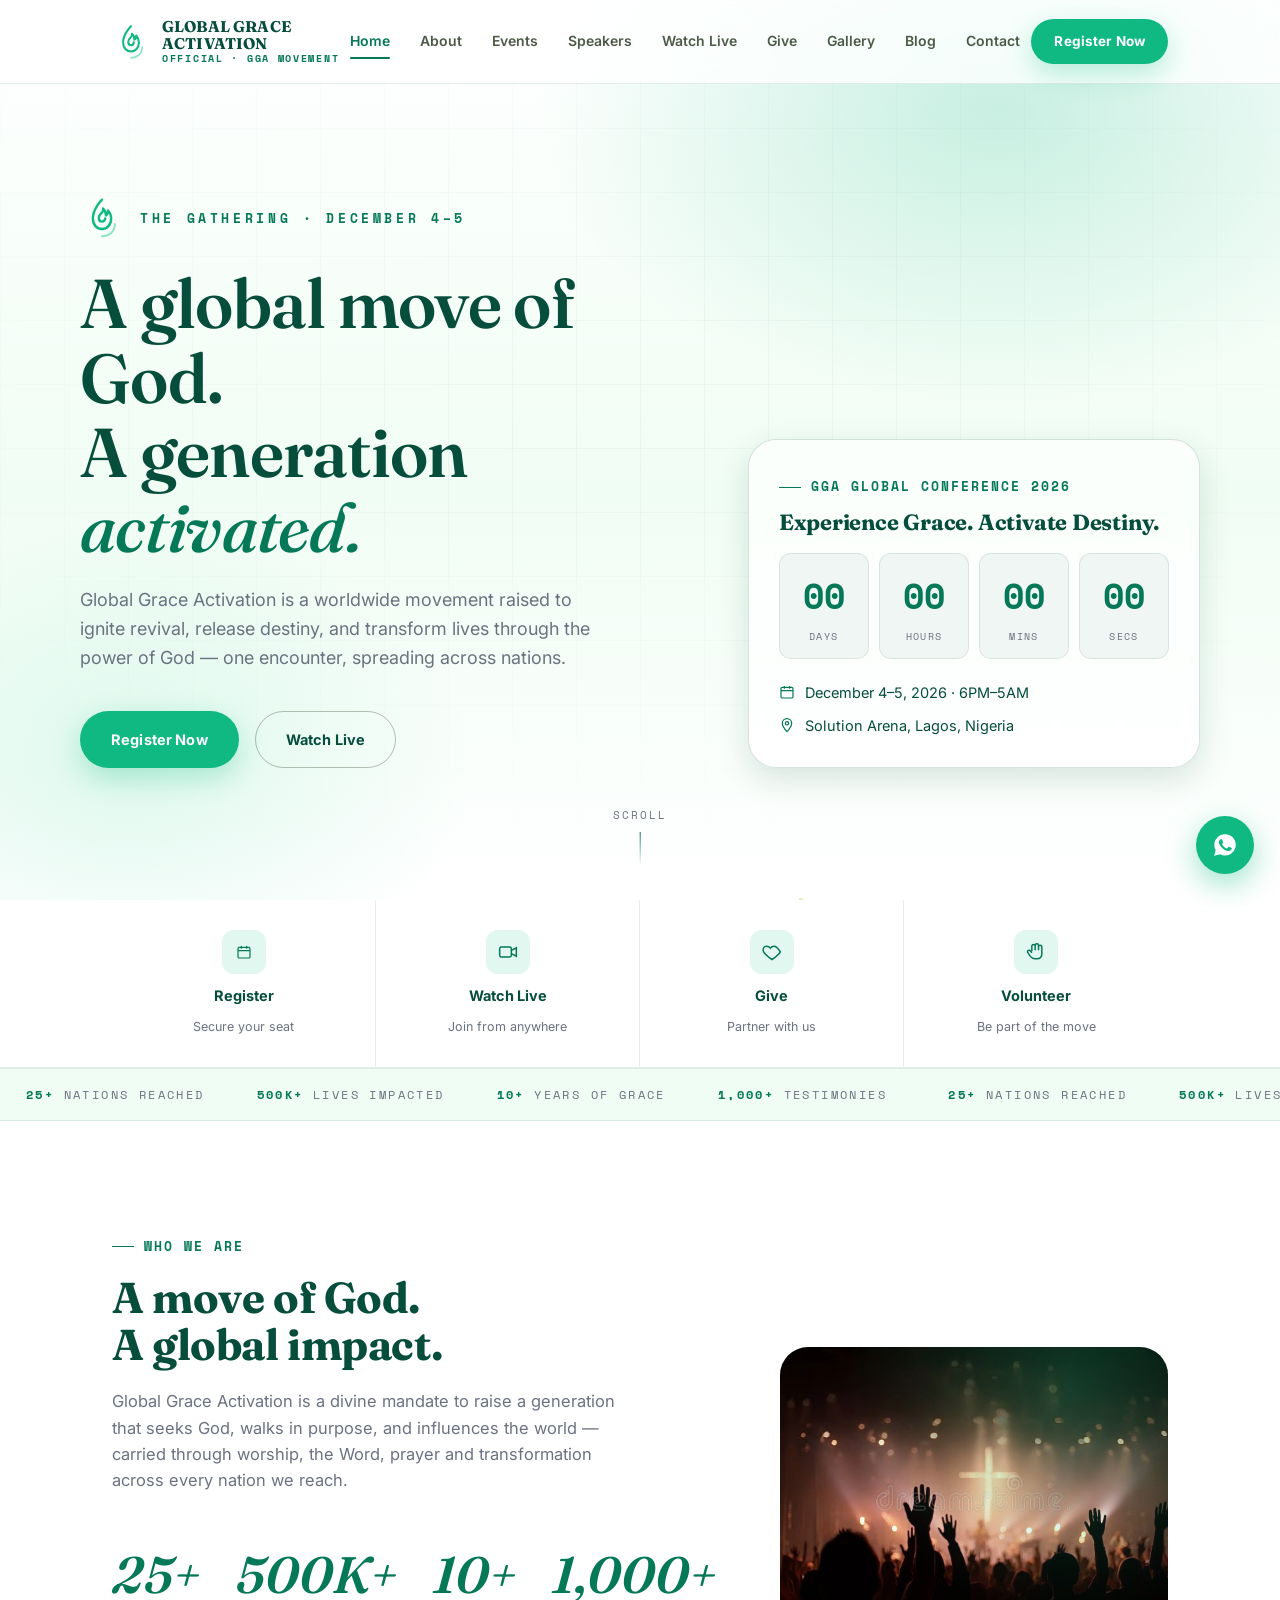
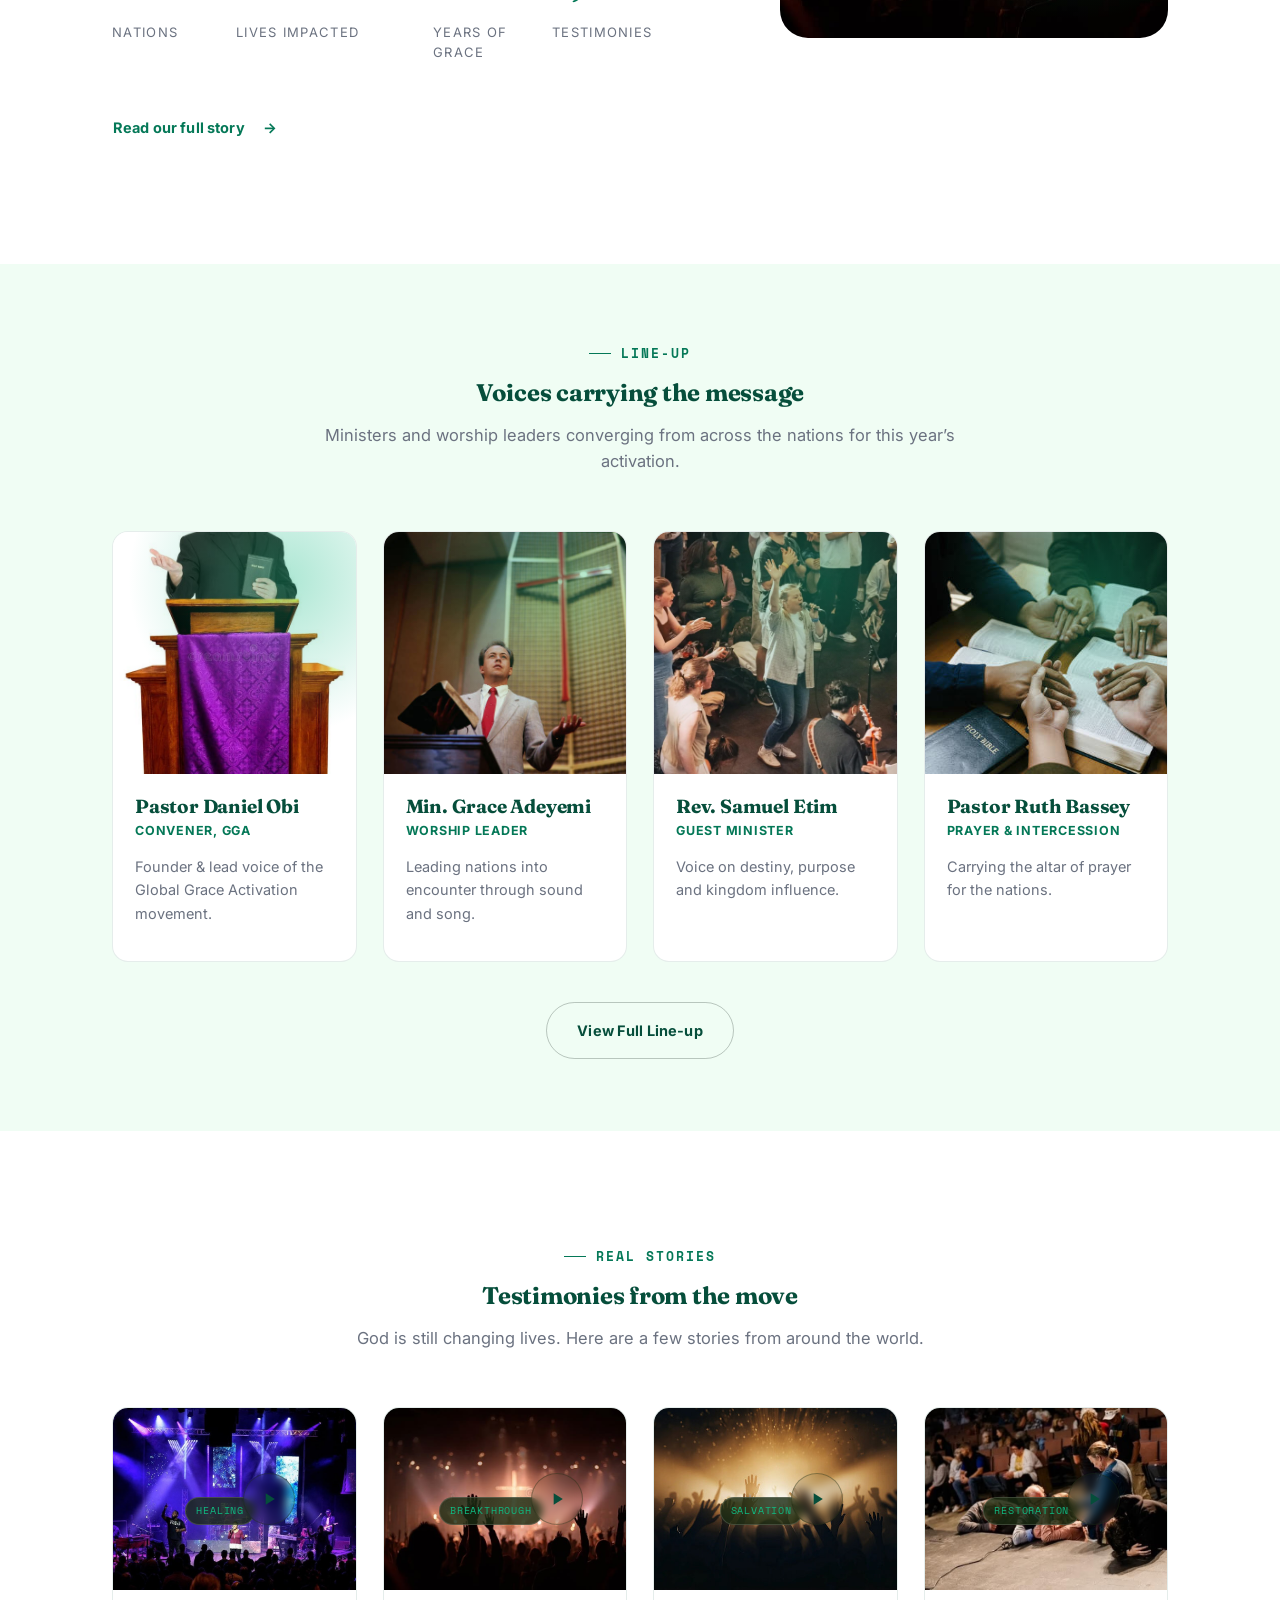
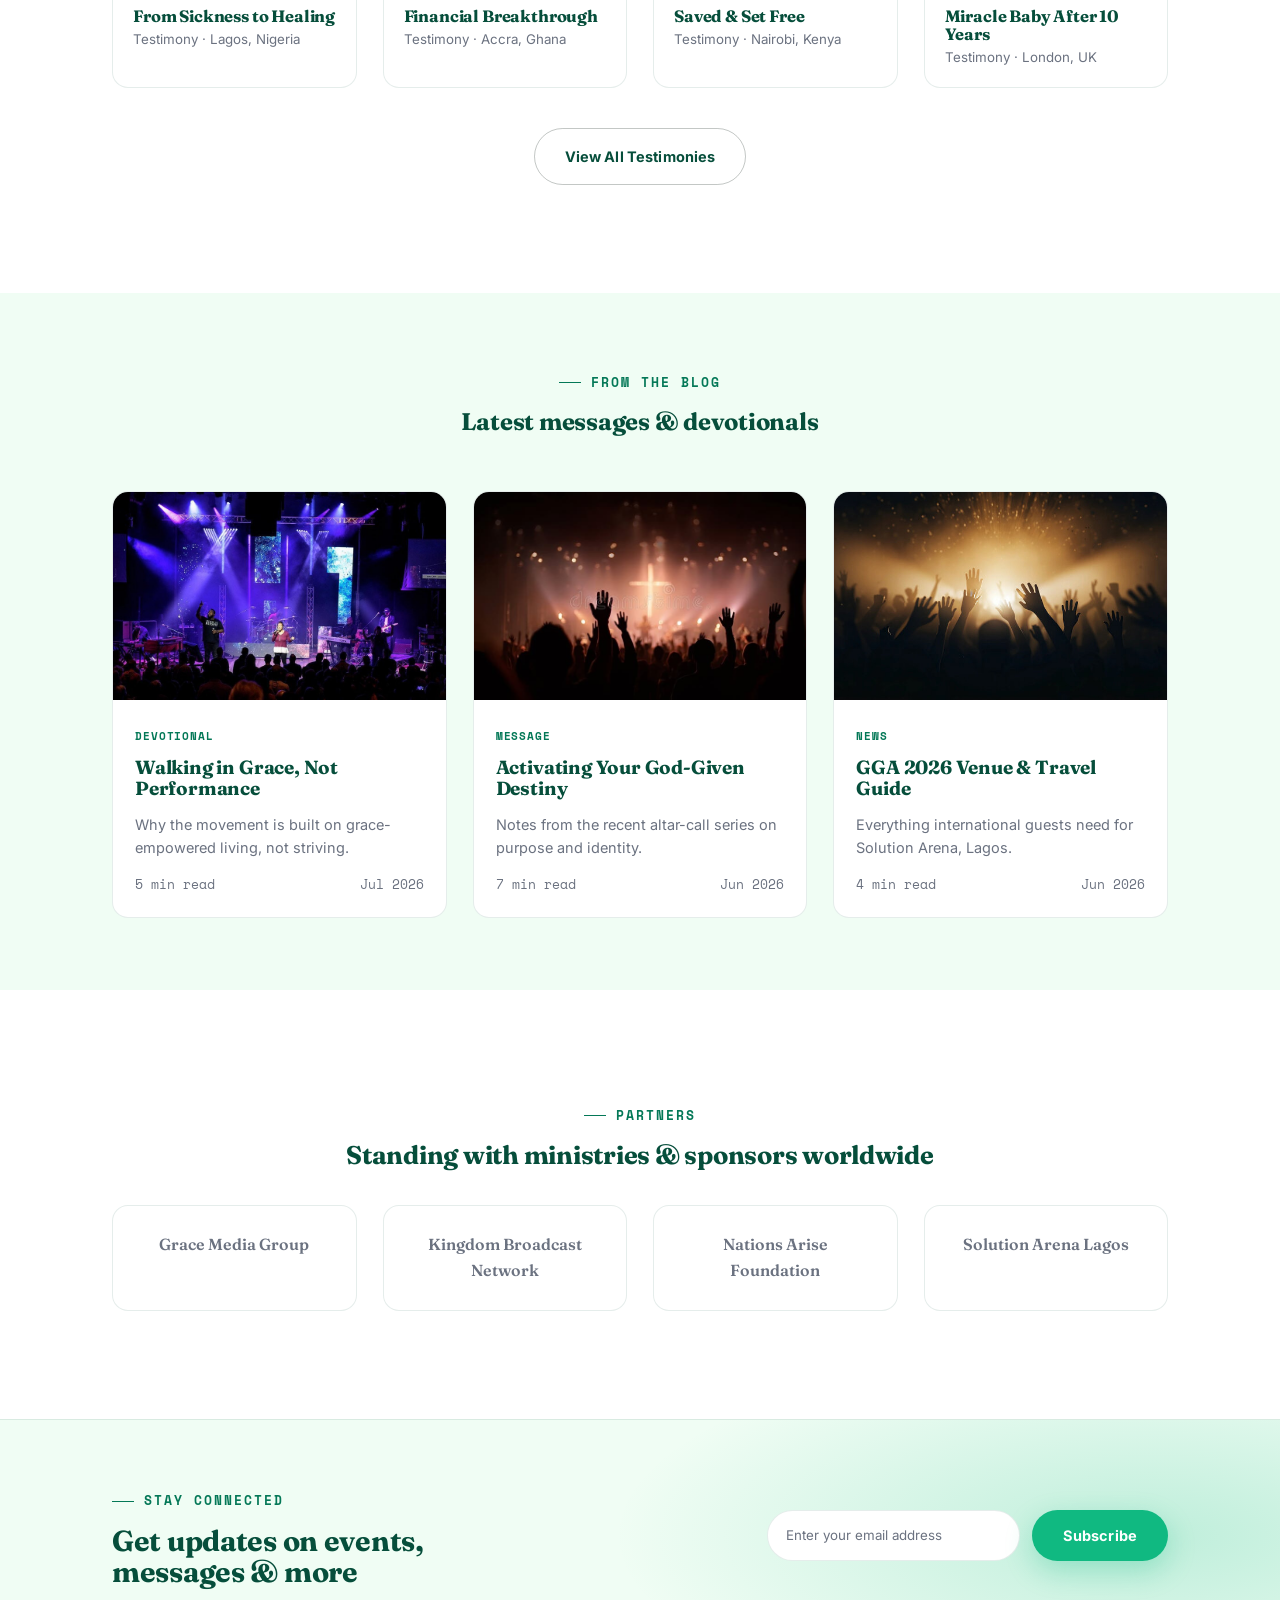
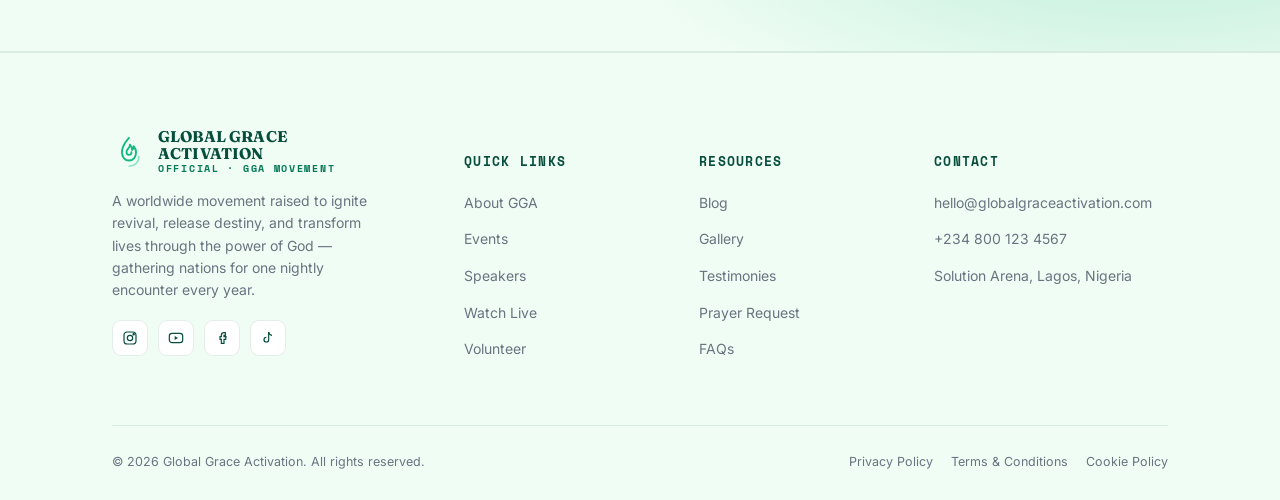
==== index.html @ de09618b "Add files via upload" ====
<!DOCTYPE html>
<html lang="en">
<head>
<meta charset="UTF-8">
<meta name="viewport" content="width=device-width, initial-scale=1.0">
<title>Home | Global Grace Activation</title>
<meta name="description" content="Global Grace Activation — a worldwide movement raised to ignite revival, release destiny, and transform lives through the power of God.">
<meta property="og:title" content="Home | Global Grace Activation">
<meta property="og:description" content="Global Grace Activation — a worldwide movement raised to ignite revival, release destiny, and transform lives through the power of God.">
<meta property="og:type" content="website">
<link rel="icon" href="data:image/svg+xml,<svg xmlns=%22http://www.w3.org/2000/svg%22 viewBox=%220 0 48 48%22><rect width=48 height=48 rx=10 fill=%22%23071812%22/><path d=%22M24 8C24 8 16 16 16 24.5C16 30 19.5 33.5 24 33.5C28.5 33.5 32 30 32 24.5C32 21.8 30.9 19.5 29.4 17.8C29.7 19.6 29 21 27.7 21.9C28 19.9 27.2 18.1 25.3 16C25.6 17.8 24.9 19 23.7 20C22.6 20.9 21.8 22.1 21.8 23.8C21.8 25.7 23 27 24 27C25.7 27 26.8 25.7 26.8 24.2%22 stroke=%22%23b5d334%22 stroke-width=2.6 stroke-linecap=round stroke-linejoin=round fill=none/></svg>">
<link rel="preconnect" href="https://fonts.googleapis.com">
<link rel="stylesheet" href="styles.css">
</head>
<body>
<nav class="nav">
  <div class="container">
    <a href="index.html" class="nav-brand">
      <span class="flame-mark"><svg viewBox="0 0 48 48" fill="none" xmlns="http://www.w3.org/2000/svg">
<path d="M24 4C24 4 14 14 14 24.5C14 31.4 18.5 36 24 36C29.5 36 34 31.4 34 24.5C34 21 32.5 18 30.5 15.8C30.9 18.2 30 20 28.3 21.2C28.7 18.6 27.6 16.3 25.2 13.6C25.6 16 24.6 17.6 23 19C21.6 20.2 20.5 21.8 20.5 24C20.5 26.4 22 28 24 28C26 28 27.5 26.4 27.5 24.4" stroke="#10b981" stroke-width="2.6" stroke-linecap="round" stroke-linejoin="round"/>
<path d="M24 44C31.5 44 38 39 38 30.5" stroke="#34d399" stroke-width="2.2" stroke-linecap="round" opacity="0.55"/>
</svg></span>
      <span class="brand-text">GLOBAL GRACE<br>ACTIVATION<small>OFFICIAL &middot; GGA MOVEMENT</small></span>
    </a>
    <div class="nav-links">
      <a href="index.html">Home</a>
      <a href="about.html">About</a>
      <a href="events.html">Events</a>
      <a href="speakers.html">Speakers</a>
      <a href="watch-live.html">Watch Live</a>
      <a href="give.html">Give</a>
      <a href="gallery.html">Gallery</a>
      <a href="blog.html">Blog</a>
      <a href="contact.html">Contact</a>
    </div>
    <div class="nav-actions">
      <a href="watch-live.html" class="btn btn-outline btn-sm">Watch Live</a>
      <a href="events.html" class="btn btn-primary btn-sm js-register-btn">Register Now</a>
    </div>
    <button class="nav-burger" aria-label="Menu"><span></span><span></span><span></span></button>
  </div>
</nav>

<section class="hero">
  <div class="hero-slider" id="hero-slider">
    <div class="hero-slide active" data-slide="1"></div>
    <div class="hero-slide" data-slide="2"></div>
    <div class="hero-slide" data-slide="3"></div>
    <div class="hero-slide" data-slide="4"></div>
  </div>
  <div class="hero-video-wrap">
    <video class="hero-video" id="hero-video" autoplay muted loop playsinline poster="hero-poster.jpg" style="display:block;">
      <source src="hero-bg.mp4" type="video/mp4">
    </video>
  </div>
  <div class="hero-video-overlay"></div>
    <div class="hero-bg-image"></div>
  <div class="hero-glow"></div>
  <canvas id="ember-canvas"></canvas>
  <div class="hero-grid-lines"></div>
  <div class="container hero-content">
    <div class="hero-inner">
      <div>
        <div class="hero-flame-word">
          <span class="flame-mark"><svg viewBox="0 0 48 48" fill="none" xmlns="http://www.w3.org/2000/svg">
<path d="M24 4C24 4 14 14 14 24.5C14 31.4 18.5 36 24 36C29.5 36 34 31.4 34 24.5C34 21 32.5 18 30.5 15.8C30.9 18.2 30 20 28.3 21.2C28.7 18.6 27.6 16.3 25.2 13.6C25.6 16 24.6 17.6 23 19C21.6 20.2 20.5 21.8 20.5 24C20.5 26.4 22 28 24 28C26 28 27.5 26.4 27.5 24.4" stroke="#10b981" stroke-width="2.6" stroke-linecap="round" stroke-linejoin="round"/>
<path d="M24 44C31.5 44 38 39 38 30.5" stroke="#34d399" stroke-width="2.2" stroke-linecap="round" opacity="0.55"/>
</svg></span>
          <span>The Gathering &middot; December 4&ndash;5</span>
        </div>
        <h1>
          <span class="split-line"><span>A global move of God.</span></span>
          <span class="split-line"><span>A generation <em>activated.</em></span></span>
        </h1>
        <p class="lede">Global Grace Activation is a worldwide movement raised to ignite revival, release destiny, and transform lives through the power of God &mdash; one encounter, spreading across nations.</p>
        <div class="hero-cta-row">
          <a href="events.html" class="btn btn-primary js-register-btn">Register Now</a>
          <a href="watch-live.html" class="btn btn-outline">Watch Live</a>
        </div>
      </div>
      <div class="hero-panel">
        <span class="eyebrow">GGA Global Conference 2026</span>
        <h3>Experience Grace. Activate Destiny.</h3>
        <div class="countdown">
          <div class="c-cell"><div class="c-num" id="cd-days">00</div><div class="c-label">Days</div></div>
          <div class="c-cell"><div class="c-num" id="cd-hours">00</div><div class="c-label">Hours</div></div>
          <div class="c-cell"><div class="c-num" id="cd-mins">00</div><div class="c-label">Mins</div></div>
          <div class="c-cell"><div class="c-num" id="cd-secs">00</div><div class="c-label">Secs</div></div>
        </div>
        <ul class="hero-meta">
          <li><svg width="16" height="16" viewBox="0 0 24 24" fill="none" stroke="currentColor" stroke-width="1.8"><rect x="3" y="5" width="18" height="16" rx="2"/><path d="M8 3v4M16 3v4M3 10h18"/></svg> December 4&ndash;5, 2026 &middot; 6PM&ndash;5AM</li>
          <li><svg width="16" height="16" viewBox="0 0 24 24" fill="none" stroke="currentColor" stroke-width="1.8"><path d="M12 22s7-7.4 7-12.5A7 7 0 0 0 5 9.5C5 14.6 12 22 12 22z"/><circle cx="12" cy="9.5" r="2.5"/></svg> Solution Arena, Lagos, Nigeria</li>
        </ul>
      </div>
    </div>
  </div>
  <div class="scroll-cue"><span>SCROLL</span><span class="line"></span></div>
</section>

<section class="quicklinks">
  <div class="container">
    <a href="events.html" class="ql-item js-register-btn">
      <span class="ql-icon"><svg width="16" height="16" viewBox="0 0 24 24" fill="none" stroke="currentColor" stroke-width="1.8"><rect x="3" y="5" width="18" height="16" rx="2"/><path d="M8 3v4M16 3v4M3 10h18"/></svg></span>
      <strong>Register</strong><small>Secure your seat</small>
    </a>
    <a href="watch-live.html" class="ql-item">
      <span class="ql-icon"><svg width="20" height="20" viewBox="0 0 24 24" fill="none" stroke="currentColor" stroke-width="1.8"><rect x="2" y="6" width="14" height="12" rx="2"/><path d="M16 10l6-3v10l-6-3"/></svg></span>
      <strong>Watch Live</strong><small>Join from anywhere</small>
    </a>
    <a href="give.html" class="ql-item">
      <span class="ql-icon"><svg width="20" height="20" viewBox="0 0 24 24" fill="none" stroke="currentColor" stroke-width="1.8"><path d="M12 21s-7.5-4.9-10-9.2C.4 8.6 2 5 5.6 5c2 0 3.4 1 4.4 2.4C11 6 12.4 5 14.4 5 18 5 19.6 8.6 22 11.8 19.5 16.1 12 21 12 21z"/></svg></span>
      <strong>Give</strong><small>Partner with us</small>
    </a>
    <a href="volunteer.html" class="ql-item">
      <span class="ql-icon"><svg width="20" height="20" viewBox="0 0 24 24" fill="none" stroke="currentColor" stroke-width="1.8"><path d="M7 11V5a2 2 0 1 1 4 0v5M11 10V4a2 2 0 1 1 4 0v6M15 10V6a2 2 0 1 1 4 0v8c0 4-2.5 6-6 6h-2c-3 0-4.5-1-6-3l-3-4.5c-.6-1 0-2.3 1.2-2.5 1-.2 1.8.3 2.3 1L7 13"/></svg></span>
      <strong>Volunteer</strong><small>Be part of the move</small>
    </a>
  </div>
</section>

<div class="divider-tape"><div class="track">
  <span><b>25+</b> Nations Reached</span><span><b>500K+</b> Lives Impacted</span><span><b>10+</b> Years of Grace</span><span><b>1,000+</b> Testimonies</span>
  <span><b>25+</b> Nations Reached</span><span><b>500K+</b> Lives Impacted</span><span><b>10+</b> Years of Grace</span><span><b>1,000+</b> Testimonies</span>
</div></div>

<section class="section-pad">
  <div class="container two-col">
    <div class="reveal">
      <span class="eyebrow">Who we are</span>
      <h2 style="font-size:clamp(1.9rem,3.4vw,2.7rem); margin-top:18px;">A move of God.<br>A global impact.</h2>
      <p style="color:var(--mist); font-size:16.5px; margin-top:20px; max-width:520px;">Global Grace Activation is a divine mandate to raise a generation that seeks God, walks in purpose, and influences the world &mdash; carried through worship, the Word, prayer and transformation across every nation we reach.</p>
      <div class="stats-row" style="margin-top:40px;">
        <div><div class="stat-num">25+</div><div class="stat-label">Nations</div></div>
        <div><div class="stat-num">500K+</div><div class="stat-label">Lives Impacted</div></div>
        <div><div class="stat-num">10+</div><div class="stat-label">Years of Grace</div></div>
        <div><div class="stat-num">1,000+</div><div class="stat-label">Testimonies</div></div>
      </div>
      <a href="about.html" class="btn btn-ghost" style="margin-top:36px; padding-left:0;">Read our full story</a>
    </div>
    <!-- SWAP IMAGE: Replace with your own photo -->
<div class="img-frame reveal"><img src="images/worship-crowd-2.jpg" alt="GGA gathering" loading="lazy"></div>
  </div>
</section>

<section class="section-pad-sm" style="background:var(--paper-2);">
  <div class="container">
    <div class="center-head reveal">
      <span class="eyebrow">Line-up</span>
      <h2>Voices carrying the message</h2>
      <p>Ministers and worship leaders converging from across the nations for this year&rsquo;s activation.</p>
    </div>
    <div class="grid-4 reveal-stagger">
      <div class="card speaker-card"><!-- SWAP IMAGE: Replace with personal headshot -->
<div class="avatar"><img src="images/speaker-avatar.jpg" alt="Portrait" loading="lazy"></div><div class="body"><h4>Pastor Daniel Obi</h4><div class="role">Convener, GGA</div><p>Founder &amp; lead voice of the Global Grace Activation movement.</p></div></div>
      <div class="card speaker-card"><!-- SWAP IMAGE: Replace with personal headshot -->
<div class="avatar"><img src="images/pastor-podium.jpg" alt="Portrait" loading="lazy"></div><div class="body"><h4>Min. Grace Adeyemi</h4><div class="role">Worship Leader</div><p>Leading nations into encounter through sound and song.</p></div></div>
      <div class="card speaker-card"><!-- SWAP IMAGE: Replace with personal headshot -->
<div class="avatar"><img src="images/worship-team.jpg" alt="Portrait" loading="lazy"></div><div class="body"><h4>Rev. Samuel Etim</h4><div class="role">Guest Minister</div><p>Voice on destiny, purpose and kingdom influence.</p></div></div>
      <div class="card speaker-card"><!-- SWAP IMAGE: Replace with personal headshot -->
<div class="avatar"><img src="images/prayer-hands.jpg" alt="Portrait" loading="lazy"></div><div class="body"><h4>Pastor Ruth Bassey</h4><div class="role">Prayer &amp; Intercession</div><p>Carrying the altar of prayer for the nations.</p></div></div>
    </div>
    <div style="text-align:center; margin-top:40px;"><a href="speakers.html" class="btn btn-outline-dark">View Full Line-up</a></div>
  </div>
</section>

<section class="section-pad">
  <div class="container">
    <div class="center-head reveal">
      <span class="eyebrow">Real stories</span>
      <h2>Testimonies from the move</h2>
      <p>God is still changing lives. Here are a few stories from around the world.</p>
    </div>
    <div class="grid-4 reveal-stagger">
      <div class="card testimony-card" data-caption="From Sickness to Healing"><!-- SWAP IMAGE: Replace with your own photo -->
<div class="thumb"><img src="images/worship-stage.jpg" alt="Photo" loading="lazy"><span class="cat">Healing</span><div class="play"><svg width="20" height="20" viewBox="0 0 24 24" fill="currentColor"><path d="M8 5v14l11-7z"/></svg></div></div><div class="body"><h4>From Sickness to Healing</h4><small>Testimony &middot; Lagos, Nigeria</small></div></div>
      <div class="card testimony-card" data-caption="Financial Breakthrough"><!-- SWAP IMAGE: Replace with your own photo -->
<div class="thumb"><img src="images/worship-crowd-2.jpg" alt="Photo" loading="lazy"><span class="cat">Breakthrough</span><div class="play"><svg width="20" height="20" viewBox="0 0 24 24" fill="currentColor"><path d="M8 5v14l11-7z"/></svg></div></div><div class="body"><h4>Financial Breakthrough</h4><small>Testimony &middot; Accra, Ghana</small></div></div>
      <div class="card testimony-card" data-caption="Saved and Set Free"><!-- SWAP IMAGE: Replace with your own photo -->
<div class="thumb"><img src="images/conference-arena.jpg" alt="Photo" loading="lazy"><span class="cat">Salvation</span><div class="play"><svg width="20" height="20" viewBox="0 0 24 24" fill="currentColor"><path d="M8 5v14l11-7z"/></svg></div></div><div class="body"><h4>Saved &amp; Set Free</h4><small>Testimony &middot; Nairobi, Kenya</small></div></div>
      <div class="card testimony-card" data-caption="Miracle Baby After 10 Years"><!-- SWAP IMAGE: Replace with your own photo -->
<div class="thumb"><img src="images/prayer-gathering.jpg" alt="Photo" loading="lazy"><span class="cat">Restoration</span><div class="play"><svg width="20" height="20" viewBox="0 0 24 24" fill="currentColor"><path d="M8 5v14l11-7z"/></svg></div></div><div class="body"><h4>Miracle Baby After 10 Years</h4><small>Testimony &middot; London, UK</small></div></div>
    </div>
    <div style="text-align:center; margin-top:40px;"><a href="testimonies.html" class="btn btn-outline-dark">View All Testimonies</a></div>
  </div>
</section>

<section class="section-pad-sm" style="background:var(--paper-2);">
  <div class="container">
    <div class="center-head reveal">
      <span class="eyebrow">From the blog</span>
      <h2>Latest messages &amp; devotionals</h2>
    </div>
    <div class="grid-3 reveal-stagger">
      <a href="blog.html" class="card blog-card"><!-- SWAP IMAGE: Replace with your own photo -->
<div class="thumb"><img src="images/worship-stage.jpg" alt="Photo" loading="lazy"></div><div class="body"><span class="tag">Devotional</span><h4>Walking in Grace, Not Performance</h4><p>Why the movement is built on grace-empowered living, not striving.</p><div class="meta"><span>5 min read</span><span>Jul 2026</span></div></div></a>
      <a href="blog.html" class="card blog-card"><!-- SWAP IMAGE: Replace with your own photo -->
<div class="thumb"><img src="images/worship-crowd-2.jpg" alt="Photo" loading="lazy"></div><div class="body"><span class="tag">Message</span><h4>Activating Your God-Given Destiny</h4><p>Notes from the recent altar-call series on purpose and identity.</p><div class="meta"><span>7 min read</span><span>Jun 2026</span></div></div></a>
      <a href="blog.html" class="card blog-card"><!-- SWAP IMAGE: Replace with your own photo -->
<div class="thumb"><img src="images/conference-arena.jpg" alt="Photo" loading="lazy"></div><div class="body"><span class="tag">News</span><h4>GGA 2026 Venue &amp; Travel Guide</h4><p>Everything international guests need for Solution Arena, Lagos.</p><div class="meta"><span>4 min read</span><span>Jun 2026</span></div></div></a>
    </div>
  </div>
</section>

<section class="section-pad">
  <div class="container">
    <div class="center-head reveal" style="margin-bottom:36px;">
      <span class="eyebrow">Partners</span>
      <h2 style="font-size:1.6rem;">Standing with ministries &amp; sponsors worldwide</h2>
    </div>
    <div class="grid-4 reveal-stagger" style="text-align:center;">
      <div class="card" style="padding:26px; font-family:'Fraunces',serif; font-weight:600; color:var(--mist);">Grace Media Group</div>
      <div class="card" style="padding:26px; font-family:'Fraunces',serif; font-weight:600; color:var(--mist);">Kingdom Broadcast Network</div>
      <div class="card" style="padding:26px; font-family:'Fraunces',serif; font-weight:600; color:var(--mist);">Nations Arise Foundation</div>
      <div class="card" style="padding:26px; font-family:'Fraunces',serif; font-weight:600; color:var(--mist);">Solution Arena Lagos</div>
    </div>
  </div>
</section>

<section class="newsletter-bar">
  <div class="container" style="display:flex; justify-content:space-between; align-items:center; gap:30px; flex-wrap:wrap; position:relative; z-index:1;">
    <div style="max-width:420px;">
      <span class="eyebrow">Stay connected</span>
      <h2 style="color:var(--ink); font-size:1.8rem; margin-top:14px;">Get updates on events, messages &amp; more</h2>
    </div>
    <form class="newsletter-form" data-fake-submit data-success="You're subscribed — welcome to the family!">
      <input type="email" required placeholder="Enter your email address">
      <button class="btn btn-primary" type="submit">Subscribe</button>
    </form>
  </div>
</section>
<footer>
  <div class="container">
    <div class="footer-grid">
      <div class="footer-brand">
        <a href="index.html" class="nav-brand" style="margin-bottom:6px;">
          <span class="flame-mark" style="width:34px;height:34px;"><svg viewBox="0 0 48 48" fill="none" xmlns="http://www.w3.org/2000/svg">
<path d="M24 4C24 4 14 14 14 24.5C14 31.4 18.5 36 24 36C29.5 36 34 31.4 34 24.5C34 21 32.5 18 30.5 15.8C30.9 18.2 30 20 28.3 21.2C28.7 18.6 27.6 16.3 25.2 13.6C25.6 16 24.6 17.6 23 19C21.6 20.2 20.5 21.8 20.5 24C20.5 26.4 22 28 24 28C26 28 27.5 26.4 27.5 24.4" stroke="#10b981" stroke-width="2.6" stroke-linecap="round" stroke-linejoin="round"/>
<path d="M24 44C31.5 44 38 39 38 30.5" stroke="#34d399" stroke-width="2.2" stroke-linecap="round" opacity="0.55"/>
</svg></span>
          <span class="brand-text">GLOBAL GRACE<br>ACTIVATION<small>OFFICIAL &middot; GGA MOVEMENT</small></span>
        </a>
        <p>A worldwide movement raised to ignite revival, release destiny, and transform lives through the power of God &mdash; gathering nations for one nightly encounter every year.</p>
        <div class="footer-social">
          <a href="#" aria-label="Instagram"><svg width="16" height="16" viewBox="0 0 24 24" fill="none" stroke="currentColor" stroke-width="1.8"><rect x="3" y="3" width="18" height="18" rx="5"/><circle cx="12" cy="12" r="4"/><circle cx="17.5" cy="6.5" r="1"/></svg></a>
          <a href="#" aria-label="YouTube"><svg width="16" height="16" viewBox="0 0 24 24" fill="none" stroke="currentColor" stroke-width="1.8"><rect x="2" y="5" width="20" height="14" rx="4"/><path d="M10 9l5 3-5 3V9z" fill="currentColor" stroke="none"/></svg></a>
          <a href="#" aria-label="Facebook"><svg width="16" height="16" viewBox="0 0 24 24" fill="none" stroke="currentColor" stroke-width="1.8"><path d="M15 8h2V4h-2a4 4 0 0 0-4 4v2H9v4h2v6h4v-6h2.5l.5-4H15V8z"/></svg></a>
          <a href="#" aria-label="TikTok"><svg width="16" height="16" viewBox="0 0 24 24" fill="none" stroke="currentColor" stroke-width="1.8"><path d="M13 3v11.5a3.5 3.5 0 1 1-3.5-3.5"/><path d="M13 3c.4 2.6 2.2 4.6 5 5"/></svg></a>
        </div>
      </div>
      <div>
        <h5>Quick Links</h5>
        <ul>
          <li><a href="about.html">About GGA</a></li>
          <li><a href="events.html">Events</a></li>
          <li><a href="speakers.html">Speakers</a></li>
          <li><a href="watch-live.html">Watch Live</a></li>
          <li><a href="volunteer.html">Volunteer</a></li>
        </ul>
      </div>
      <div>
        <h5>Resources</h5>
        <ul>
          <li><a href="blog.html">Blog</a></li>
          <li><a href="gallery.html">Gallery</a></li>
          <li><a href="testimonies.html">Testimonies</a></li>
          <li><a href="prayer.html">Prayer Request</a></li>
          <li><a href="faqs.html">FAQs</a></li>
        </ul>
      </div>
      <div>
        <h5>Contact</h5>
        <ul>
          <li><a href="mailto:hello@globalgraceactivation.com">hello@globalgraceactivation.com</a></li>
          <li><a href="tel:+2348001234567">+234 800 123 4567</a></li>
          <li><a href="contact.html">Solution Arena, Lagos, Nigeria</a></li>
        </ul>
      </div>
    </div>
    <div class="footer-bottom">
      <span>&copy; 2026 Global Grace Activation. All rights reserved.</span>
      <div>
        <a href="#">Privacy Policy</a><a href="#">Terms &amp; Conditions</a><a href="#">Cookie Policy</a>
      </div>
    </div>
  </div>
</footer>

<a href="https://wa.me/2348001234567" class="wa-float" aria-label="Chat on WhatsApp" target="_blank" rel="noopener">
  <svg width="26" height="26" viewBox="0 0 24 24" fill="currentColor"><path d="M12.04 2C6.58 2 2.13 6.45 2.13 11.91c0 1.7.44 3.35 1.29 4.8L2 22l5.44-1.38a9.9 9.9 0 0 0 4.6 1.13h.01c5.46 0 9.9-4.45 9.9-9.91 0-2.65-1.03-5.13-2.9-7C17.17 3.02 14.69 2 12.04 2zm5.8 14.16c-.24.68-1.4 1.3-1.93 1.38-.5.08-1.12.11-1.8-.11-.42-.13-.96-.31-1.65-.6-2.9-1.25-4.8-4.17-4.94-4.36-.14-.2-1.18-1.57-1.18-3 0-1.42.75-2.12 1.01-2.41.27-.29.58-.36.78-.36.2 0 .4 0 .57.01.18.01.43-.07.68.52.24.6.83 2.06.9 2.21.07.15.12.33.02.53-.1.2-.15.32-.3.5-.15.17-.31.39-.44.52-.15.15-.3.31-.13.6.17.3.76 1.25 1.63 2.03 1.12 1 2.07 1.31 2.36 1.46.3.15.47.13.64-.08.18-.2.75-.88.95-1.18.2-.3.4-.25.66-.15.27.1 1.71.81 2 .96.3.15.49.22.56.35.08.13.08.75-.16 1.44z"/></svg>
</a>


<div class="modal-overlay" id="register-modal" aria-hidden="true">
  <div class="modal-box" role="dialog" aria-modal="true" aria-labelledby="register-modal-title">
    <button class="modal-close" id="register-modal-close" type="button" aria-label="Close">&times;</button>
    <span class="eyebrow">Secure your seat</span>
    <h3 id="register-modal-title">Register for GGA Global Conference 2026</h3>
    <form data-fake-submit data-success="You&#8217;re registered &mdash; check your email for your ticket!">
      <div class="field-row">
        <div class="field"><label>Full Name</label><input type="text" required placeholder="Your name"></div>
        <div class="field"><label>Phone Number</label><input type="tel" required placeholder="+234&hellip;"></div>
      </div>
      <div class="field"><label>Email Address</label><input type="email" required placeholder="you@email.com"></div>
      <div class="field-row">
        <div class="field"><label>Country</label><input type="text" required placeholder="e.g. Nigeria"></div>
        <div class="field"><label>Guests Attending</label>
          <select><option>Just me</option><option>2 people</option><option>3 people</option><option>4+ people</option></select>
        </div>
      </div>
      <button class="btn btn-primary btn-block" type="submit">Complete Registration</button>
    </form>
  </div>
</div>

<script src="script.js"></script>
</body>
</html>
---- styles.css ----
/* ============================================================
   GLOBAL GRACE ACTIVATION — Design System
   Display: Fraunces (editorial serif, dramatic italics — gravitas of a faith movement)
   Body:    Inter
   Utility: Space Mono (countdown, eyebrows, labels — "signal" feel)
   ============================================================ */

@import url('https://fonts.googleapis.com/css2?family=Fraunces:ital,opsz,wght@0,9..144,300;0,9..144,500;0,9..144,600;0,9..144,700;0,9..144,900;1,9..144,500;1,9..144,600&family=Inter:wght@400;500;600;700;800&family=Space+Mono:wght@400;700&display=swap');

:root{
  /* --- colors: off-white + emerald green palette --- */
  --ink:        #064e3b;   /* deep emerald for headings/text */
  --ink-2:      #ecfdf5;   /* pale emerald panel tint */
  --forest:     #d1fae5;   /* light emerald border/accent tint */
  --flame:      #10b981;   /* signature emerald green */
  --flame-dim:  #047857;   /* deeper emerald for text/icons on white */
  --ember:      #34d399;   /* bright emerald highlight */
  --paper:      #ffffff;   /* white, primary background */
  --paper-2:    #f0fdf4;   /* pale emerald-tinted section background */
  --text:       #064e3b;   /* body ink on paper */
  --mist:       #6b7280;   /* muted secondary text (gray-green) */
  --line:       rgba(6,78,59,0.10);
  --line-dark:  rgba(6,78,59,0.16);
  --white:      #ffffff;

  --shadow-sm:  0 2px 10px rgba(6,78,59,0.06);
  --shadow-md:  0 12px 32px rgba(6,78,59,0.14);
  --shadow-lg:  0 24px 60px rgba(6,78,59,0.28);

  --radius-sm:  10px;
  --radius-md:  16px;
  --radius-lg:  28px;

  --nav-h: 84px;

  --ease: cubic-bezier(.16,.8,.24,1);
}

*,*::before,*::after{ box-sizing:border-box; }
html{ scroll-behavior:smooth; scroll-padding-top: calc(var(--nav-h) + 12px); }
body{
  margin:0;
  background: var(--paper);
  color: var(--text);
  font-family:'Inter',sans-serif;
  font-size:16px;
  line-height:1.6;
  -webkit-font-smoothing:antialiased;
  overflow-x:hidden;
}
img{ max-width:100%; display:block; }
a{ color:inherit; text-decoration:none; }
ul{ list-style:none; margin:0; padding:0; }
button{ font-family:inherit; cursor:pointer; }
input,textarea,select{ font-family:inherit; }

h1,h2,h3,h4{
  font-family:'Fraunces',serif;
  color: var(--ink);
  line-height:1.08;
  margin:0;
  letter-spacing:-0.01em;
}
.on-dark h1,.on-dark h2,.on-dark h3,.on-dark h4{ color:var(--ink); }

.eyebrow{
  font-family:'Space Mono',monospace;
  text-transform:uppercase;
  letter-spacing:.16em;
  font-size:12.5px;
  font-weight:700;
  color: var(--flame-dim);
  display:inline-flex;
  align-items:center;
  gap:10px;
}
.eyebrow::before{
  content:'';
  width:22px; height:1px;
  background: var(--flame-dim);
  display:inline-block;
}
.on-dark .eyebrow{ color: var(--flame-dim); }
.on-dark .eyebrow::before{ background:var(--flame-dim); }

:focus-visible{
  outline: 2.5px solid var(--ember);
  outline-offset: 3px;
}

.container{
  max-width:1240px;
  margin:0 auto;
  padding:0 32px;
}
section{ position:relative; }
.section-pad{ padding: 108px 0; }
.section-pad-sm{ padding:72px 0; }

@media(max-width:1400px){
  .container{ max-width:1120px; }
}
@media(max-width:1180px){
  .container{ padding:0 26px; }
}
@media(max-width:860px){
  .section-pad{ padding:72px 0; }
  .section-pad-sm{ padding:52px 0; }
  .container{ padding:0 22px; }
}
@media(max-width:480px){
  .section-pad{ padding:56px 0; }
  .section-pad-sm{ padding:42px 0; }
  .container{ padding:0 18px; }
}

/* ============ BUTTONS ============ */
.btn{
  display:inline-flex;
  align-items:center;
  justify-content:center;
  gap:10px;
  padding:16px 30px;
  border-radius:999px;
  font-weight:700;
  font-size:14.5px;
  letter-spacing:.01em;
  border:1.5px solid transparent;
  transition: transform .35s var(--ease), box-shadow .35s var(--ease), background .3s, color .3s, border-color .3s;
  white-space:nowrap;
}
.btn-primary{
  background: var(--flame);
  color: #ffffff;
  box-shadow: 0 10px 28px rgba(16,185,129,.28);
}
.btn-primary:hover{ transform:translateY(-2px); box-shadow:0 16px 36px rgba(16,185,129,.4); background:#059669; }
.btn-outline{
  background:transparent;
  border-color: rgba(27,43,19,.3);
  color:var(--ink);
}
.btn-outline:hover{ border-color:var(--ink); background:rgba(6,78,59,.06); transform:translateY(-2px); }
.btn-outline-dark{
  background:transparent;
  border-color: rgba(18,32,26,.25);
  color:var(--ink);
}
.btn-outline-dark:hover{ border-color:var(--ink); background:rgba(6,78,59,.05); }
.btn-ghost{
  background:transparent; color:var(--flame-dim); padding:16px 6px;
}
.btn-ghost::after{ content:'→'; margin-left:8px; transition:transform .3s var(--ease); display:inline-block;}
.btn-ghost:hover::after{ transform:translateX(6px); }
.btn-sm{ padding:11px 20px; font-size:13px; }
.btn-block{ width:100%; }

/* ============ NAVBAR (fixed overlap issue: proper flex, gap, spacing) ============ */
.nav{
  position:fixed; top:0; left:0; right:0;
  z-index:1000;
  height:var(--nav-h);
  display:flex;
  align-items:center;
  background: rgba(255,255,255,0.82);
  backdrop-filter: blur(14px) saturate(140%);
  -webkit-backdrop-filter: blur(14px) saturate(140%);
  border-bottom:1px solid var(--line);
  transition: background .4s ease, box-shadow .4s ease, height .3s ease;
}
.nav.is-scrolled{
  background: rgba(255,255,255,0.96);
  box-shadow: var(--shadow-md);
  height:72px;
}
.nav .container{
  display:flex;
  align-items:center;
  justify-content:space-between;
  gap:24px;
  width:100%;
}
.nav-brand{
  display:flex; align-items:center; gap:12px;
  flex:0 0 auto;
  min-width:0;
}
.nav-brand .flame-mark{
  width:38px;height:38px;flex:none;
}
.nav-brand .brand-text{
  font-family:'Fraunces',serif;
  color:var(--ink);
  line-height:1.05;
  font-size:15.5px;
  font-weight:700;
  letter-spacing:.01em;
  white-space:nowrap;
}
.nav-brand .brand-text small{
  display:block;
  font-family:'Space Mono',monospace;
  font-size:9.5px;
  letter-spacing:.18em;
  color: var(--flame-dim);
  font-weight:700;
  margin-top:2px;
}

.nav-links{
  display:flex;
  align-items:center;
  gap:2px;
  flex:1 1 auto;
  justify-content:center;
  min-width:0;
}
.nav-links a{
  position:relative;
  color: rgba(27,43,19,.78);
  font-size:14px;
  font-weight:600;
  padding:10px 14px;
  border-radius:8px;
  white-space:nowrap;
  transition: color .25s ease, background .25s ease;
}
.nav-links a:hover{ color:var(--ink); background:rgba(6,78,59,.06); }
.nav-links a.active{ color:var(--flame-dim); }
.nav-links a.active::after{
  content:'';
  position:absolute;
  left:14px; right:14px; bottom:4px;
  height:2px;
  background:var(--flame-dim);
  border-radius:2px;
}

.nav-actions{
  display:flex; align-items:center; gap:10px;
  flex:0 0 auto;
}
.nav-actions .btn{ padding:11px 22px; font-size:13.5px; }
.nav-actions .btn-outline{ display:none; }

.nav-burger{
  display:none;
  width:42px;height:42px;
  border:1px solid var(--line);
  border-radius:10px;
  background:rgba(6,78,59,.04);
  align-items:center;justify-content:center;
  flex-direction:column; gap:5px;
}
.nav-burger span{ width:18px;height:2px;background:var(--ink);border-radius:2px; transition:.3s; }
.nav-burger.is-open span:nth-child(1){ transform:translateY(7px) rotate(45deg); }
.nav-burger.is-open span:nth-child(2){ opacity:0; }
.nav-burger.is-open span:nth-child(3){ transform:translateY(-7px) rotate(-45deg); }

@media(max-width:1200px){
  .nav-links a{ font-size:13.5px; padding:10px 9px; }
}
@media(max-width:1080px){
  .nav-links{ gap:0; }
  .nav-links a{ padding:10px 8px; font-size:13px; }
  .nav-actions .btn-sm{ padding:10px 17px; font-size:13px; }
}
@media(max-width:940px){
  .nav-links{
    position:fixed; top:var(--nav-h); left:0; right:0;
    flex-direction:column; align-items:stretch;
    background: rgba(255,255,255,0.98);
    backdrop-filter: blur(16px);
    padding:10px 22px 26px;
    gap:2px;
    border-bottom:1px solid var(--line);
    box-shadow: var(--shadow-md);
    transform:translateY(-12px);
    opacity:0; visibility:hidden;
    transition: opacity .3s var(--ease), transform .3s var(--ease), visibility .3s;
    max-height:calc(100vh - var(--nav-h));
    overflow-y:auto;
  }
  .nav-links.is-open{ opacity:1; visibility:visible; transform:translateY(0); }
  .nav-links a{ padding:14px 8px; border-bottom:1px solid var(--line); border-radius:0; }
  .nav-burger{ display:flex; }
}
@media(max-width:560px){
  .nav-actions{ gap:6px; }
  .nav-actions .btn-sm{ padding:9px 13px; font-size:12px; }
  .nav-brand .brand-text{ font-size:13px; }
  .nav-brand .brand-text small{ font-size:8.5px; }
}

/* ============ FLAME MARK (svg logo) ============ */
.flame-mark svg{ width:100%; height:100%; }

/* ============ HERO / PAGE HEADER (inner pages) ============ */
.page-header{
  background: radial-gradient(120% 160% at 15% 0%, #ecfdf5 0%, #ffffff 62%);
  padding: calc(var(--nav-h) + 92px) 0 88px;
  position:relative;
  overflow:hidden;
  border-bottom:1px solid var(--line);
}
.page-header::before{
  content:'';
  position:absolute; inset:0;
  background-image:
    radial-gradient(circle at 85% 20%, rgba(16,185,129,.20), transparent 45%),
    radial-gradient(circle at 8% 90%, rgba(52,211,153,.14), transparent 40%);
  pointer-events:none;
}
.page-header .container{ position:relative; z-index:1; }
.page-header h1{ font-size:clamp(2.4rem,5vw,3.6rem); max-width:820px; }
.page-header p{ color:var(--mist); max-width:620px; margin-top:18px; font-size:17px; }
.crumb{
  font-family:'Space Mono',monospace; font-size:12px; letter-spacing:.1em;
  color:var(--mist); text-transform:uppercase; margin-bottom:18px; display:block;
}
.crumb span{ color:var(--flame-dim); }

/* ============ HOME HERO ============ */
.hero{
  position:relative;
  min-height:100vh;
  display:flex; align-items:center;
  background: #ffffff;
  overflow:hidden;
  padding-top: var(--nav-h);
}
.hero-glow{
  position:absolute; inset:0;
  background:
    radial-gradient(60% 55% at 78% 12%, rgba(16,185,129,.22), transparent 60%),
    radial-gradient(45% 45% at 10% 85%, rgba(52,211,153,.14), transparent 60%),
    linear-gradient(180deg, #ffffff 0%, #f0fdf4 55%, #ffffff 100%);
}

/* ---- hero background fade slider ---- */
.hero-slider{ position:absolute; inset:0; z-index:0; overflow:hidden; }
.hero-slide{
  position:absolute; inset:0;
  background-size:cover; background-position:center;
  opacity:0;
  transition: opacity 1.8s ease;
}
.hero-slide.active{ opacity:1; }
/* placeholder tints — replace with background-image:url('your-photo.jpg') on each slide when real photos are ready */
.hero-slide[data-slide="1"]{ background-image: linear-gradient(155deg,#ecfdf5,#f0fdf4); opacity:0.3; }
.hero-slide[data-slide="2"]{ background-image: linear-gradient(155deg,#d1fae5,#ecfdf5); opacity:0.3; }
.hero-slide[data-slide="3"]{ background-image: linear-gradient(155deg,#ecfdf5,#f0fdf4); opacity:0.3; }
.hero-slide[data-slide="4"]{ background-image: linear-gradient(155deg,#d1fae5,#f0fdf4); opacity:0.3; }

/* ---- hero background video ---- */
.hero-video-wrap{ position:absolute; inset:0; overflow:hidden; }
.hero-video{ width:100%; height:100%; object-fit:cover; display:block; }
.hero-video.hero-video--hidden{ display:none; }
.hero-video{ display:block; }
.hero-video-overlay{
  position:absolute; inset:0;
  background: linear-gradient(180deg, rgba(255,255,255,.35) 0%, rgba(255,255,255,.65) 50%, rgba(255,255,255,.88) 100%);
}
#ember-canvas{
  position:absolute; inset:0; width:100%; height:100%;
  opacity:.7;
}
.hero-grid-lines{
  position:absolute; inset:0;
  background-image: linear-gradient(rgba(6,78,59,.045) 1px, transparent 1px), linear-gradient(90deg, rgba(6,78,59,.045) 1px, transparent 1px);
  background-size: 64px 64px;
  mask-image: radial-gradient(80% 60% at 50% 40%, black, transparent 90%);
}
.hero-content{
  position:relative; z-index:2;
  width:100%;
  padding: 70px 0 90px;
}
.hero-inner{
  display:grid;
  grid-template-columns: 1.15fr .85fr;
  gap:56px;
  align-items:end;
}
.hero-flame-word{
  display:flex; align-items:center; gap:16px;
  margin-bottom:26px;
  opacity:0; transform:translateY(18px);
}
.hero-flame-word .flame-mark{ width:44px; height:44px; }
.hero-flame-word span{
  font-family:'Space Mono',monospace;
  letter-spacing:.28em;
  font-size:13px; font-weight:700;
  color: var(--flame-dim);
  text-transform:uppercase;
}
.hero h1{
  font-size: clamp(2.6rem, 5.4vw, 4.6rem);
  color:var(--ink);
  font-weight:600;
}
.hero h1 em{
  font-style:italic;
  font-weight:500;
  color: var(--flame-dim);
}
.hero .split-line{ overflow:hidden; }
.hero .split-line span{
  display:block;
  transform: translateY(105%);
  opacity:0;
}
.hero p.lede{
  color:var(--mist);
  font-size:18px;
  max-width:520px;
  margin-top:22px;
  opacity:0; transform:translateY(14px);
}
.hero-cta-row{
  display:flex; gap:16px; margin-top:38px; flex-wrap:wrap;
  opacity:0; transform:translateY(14px);
}

.hero-panel{
  background: rgba(255,255,255,.72);
  border:1px solid var(--line-dark);
  border-radius: var(--radius-lg);
  padding:30px;
  backdrop-filter: blur(10px);
  box-shadow: var(--shadow-md);
  opacity:0; transform:translateY(20px);
}
.hero-panel .eyebrow{ margin-bottom:14px; }
.hero-panel h3{ color:var(--ink); font-size:22px; margin-bottom:18px; }
.countdown{
  display:grid; grid-template-columns:repeat(4,1fr); gap:10px;
  margin-bottom:22px;
}
.countdown .c-cell{
  background: rgba(6,78,59,.05);
  border:1px solid var(--line);
  border-radius:12px;
  padding:14px 4px;
  text-align:center;
}
.countdown .c-num{
  font-family:'Space Mono',monospace;
  font-size: clamp(1.5rem,3vw,2.2rem);
  font-weight:700;
  color: var(--flame-dim);
  font-variant-numeric: tabular-nums;
}
.countdown .c-label{
  font-family:'Space Mono',monospace;
  font-size:9.5px; letter-spacing:.14em; text-transform:uppercase;
  color:var(--mist); margin-top:4px;
}
.hero-meta{ display:flex; flex-direction:column; gap:10px; color:var(--text); font-size:14.5px; }
.hero-meta li{ display:flex; gap:10px; align-items:center; }
.hero-meta svg{ width:16px;height:16px; flex:none; color:var(--flame-dim); }

.scroll-cue{
  position:absolute; bottom:34px; left:50%; transform:translateX(-50%);
  display:flex; flex-direction:column; align-items:center; gap:8px;
  color:var(--mist); font-family:'Space Mono',monospace; font-size:10.5px; letter-spacing:.2em;
  z-index:2;
}
.scroll-cue .line{ width:1px; height:34px; background:linear-gradient(var(--flame-dim),transparent); animation: scrollcue 2s infinite; }
@keyframes scrollcue{ 0%{opacity:0;transform:scaleY(0);transform-origin:top;} 40%{opacity:1;transform:scaleY(1);transform-origin:top;} 60%{opacity:1;transform-origin:bottom;} 100%{opacity:0;transform:scaleY(0);transform-origin:bottom;} }

@media(max-width:980px){
  .hero-inner{ grid-template-columns:1fr; }
}
@media(max-width:1240px) and (min-width:981px){
  .hero-inner{ gap:38px; }
  .hero h1{ font-size: clamp(2.3rem, 4.6vw, 3.6rem); }
}

/* quick-links bar under hero */
.quicklinks{
  background:var(--white);
  border-bottom:1px solid var(--line);
}
.quicklinks .container{
  display:grid; grid-template-columns:repeat(4,1fr);
}
.ql-item{
  display:flex; flex-direction:column; align-items:center; text-align:center;
  gap:10px; padding:30px 14px;
  border-right:1px solid var(--line);
  transition: background .3s ease;
}
.ql-item:last-child{ border-right:none; }
.ql-item:hover{ background: var(--paper); }
.ql-item .ql-icon{
  width:44px;height:44px; border-radius:12px;
  display:flex;align-items:center;justify-content:center;
  background: rgba(16,185,129,.12); color:var(--flame-dim);
}
.ql-item strong{ font-size:14.5px; color:var(--ink); }
.ql-item small{ color:var(--mist); font-size:12.5px; }
@media(max-width:700px){
  .quicklinks .container{ grid-template-columns:repeat(2,1fr); }
  .ql-item:nth-child(2){ border-right:none; }
}

/* ============ IMPACT STATS ============ */
.stats-row{
  display:grid; grid-template-columns:repeat(4,1fr);
  gap:36px; margin-top:56px;
}
.stat-num{
  font-family:'Fraunces',serif; font-weight:600; font-style:italic;
  font-size:clamp(2.4rem,4vw,3.2rem); color:var(--flame-dim);
}
.stat-label{ font-size:13px; color:var(--mist); text-transform:uppercase; letter-spacing:.1em; margin-top:6px;}
@media(max-width:760px){ .stats-row{ grid-template-columns:repeat(2,1fr); gap:28px 20px;} }

.center-head{ text-align:center; max-width:680px; margin:0 auto 56px; }
.center-head .eyebrow{ justify-content:center; margin-bottom:16px; }
.center-head p{ color:var(--mist); font-size:16.5px; margin-top:16px; }

/* ============ CARDS ============ */
.card{
  background:var(--white);
  border-radius: var(--radius-md);
  border:1px solid var(--line);
  overflow:hidden;
  transition: transform .4s var(--ease), box-shadow .4s var(--ease);
}
.card:hover{ transform:translateY(-6px); box-shadow: var(--shadow-md); }

.grid-4{ display:grid; grid-template-columns:repeat(4,1fr); gap:26px; }
.grid-3{ display:grid; grid-template-columns:repeat(3,1fr); gap:26px; }
.grid-2{ display:grid; grid-template-columns:repeat(2,1fr); gap:26px; }
@media(max-width:1180px){ .grid-4{ grid-template-columns:repeat(3,1fr);} }
@media(max-width:980px){ .grid-4{ grid-template-columns:repeat(2,1fr);} .grid-3{ grid-template-columns:repeat(2,1fr);} }
@media(max-width:640px){ .grid-4,.grid-3,.grid-2{ grid-template-columns:1fr; } }

/* speaker card */
.speaker-card .avatar{
  aspect-ratio:1/1; width:100%;
  background: linear-gradient(155deg,#ecfdf5,#f0fdf4);
  display:flex;align-items:center;justify-content:center;
  position:relative; overflow:hidden;
}
.speaker-card .avatar svg{ width:44%; opacity:.9; }
.speaker-card .avatar::after{
  content:''; position:absolute; inset:0;
  background: radial-gradient(circle at 70% 20%, rgba(16,185,129,.35), transparent 60%);
}
.speaker-card .body{ padding:22px; }
.speaker-card h4{ font-size:19px; }
.speaker-card .role{ color:var(--flame-dim); font-size:12.5px; font-weight:700; text-transform:uppercase; letter-spacing:.06em; margin:4px 0 12px; }
.speaker-card p{ color:var(--mist); font-size:14.5px; }
.speaker-social{ display:flex; gap:10px; margin-top:16px; }
.speaker-social a{ width:32px;height:32px;border-radius:8px;background:var(--paper);display:flex;align-items:center;justify-content:center; color:var(--ink); transition:.25s; }
.speaker-social a:hover{ background:var(--flame); color:#ffffff; }

/* testimony card */
.testimony-card{ position:relative; }
.testimony-card .thumb{
  aspect-ratio:4/3; background:linear-gradient(155deg,#ecfdf5,#f0fdf4);
  display:flex; align-items:center; justify-content:center; position:relative;
}
.testimony-card .thumb .play{
  width:52px;height:52px;border-radius:50%;background:rgba(27,43,19,.08); border:1.5px solid rgba(27,43,19,.35);
  display:flex; align-items:center; justify-content:center; color:var(--ink); backdrop-filter:blur(4px);
  transition: transform .3s var(--ease), background .3s;
}
.testimony-card:hover .thumb .play{ transform:scale(1.1); background:var(--flame); border-color:var(--flame); color:#ffffff; }
.testimony-card .cat{
  position:absolute; top:12px; left:12px; background:rgba(27,43,19,.82); color:var(--flame);
  font-family:'Space Mono',monospace; font-size:10px; letter-spacing:.08em; text-transform:uppercase;
  padding:5px 10px; border-radius:999px; border:1px solid rgba(255,255,255,.15);
}
.testimony-card .body{ padding:18px 20px; }
.testimony-card h4{ font-size:16.5px; }
.testimony-card small{ color:var(--mist); }

/* blog card */
.blog-card .tag{ font-family:'Space Mono',monospace; font-size:11px; letter-spacing:.08em; text-transform:uppercase; color:var(--flame-dim); font-weight:700; }
.blog-card .thumb{ aspect-ratio:16/10; background:linear-gradient(155deg,#ecfdf5,#f0fdf4); }
.blog-card .body{ padding:22px; }
.blog-card h4{ font-size:19px; margin:10px 0 8px; }
.blog-card p{ color:var(--mist); font-size:14.5px; }
.blog-card .meta{ display:flex; justify-content:space-between; margin-top:16px; font-size:12.5px; color:var(--mist); font-family:'Space Mono',monospace; }

/* event card */
.event-card{ display:flex; gap:0; align-items:stretch; }
.event-card .date-badge{
  flex:0 0 96px; background:var(--ink); color:#fff; display:flex; flex-direction:column;
  align-items:center; justify-content:center; padding:20px 10px;
}
.event-card .date-badge .d{ font-family:'Fraunces',serif; font-size:32px; font-weight:600; color:var(--flame); }
.event-card .date-badge .m{ font-family:'Space Mono',monospace; font-size:11px; letter-spacing:.12em; text-transform:uppercase; margin-top:2px;}
.event-card .info{ padding:22px 24px; flex:1; }
.event-card h4{ font-size:19px; }
.event-card .meta-row{ display:flex; gap:18px; flex-wrap:wrap; margin:10px 0 14px; font-size:13px; color:var(--mist); }
.event-card .meta-row span{ display:flex; align-items:center; gap:6px; }
.event-card .meta-row svg{ width:14px;height:14px; color:var(--flame-dim); }
@media(max-width:480px){
  .event-card{ flex-direction:column; }
  .event-card .date-badge{ flex-direction:row; gap:10px; padding:14px; }
  .event-card .date-badge .d{ font-size:22px; }
  .event-card .date-badge .m{ margin-top:0; }
}

/* gallery */
.gallery-grid{ display:grid; grid-template-columns:repeat(4,1fr); gap:14px; }
.gallery-item{
  aspect-ratio:1/1; border-radius:14px; overflow:hidden; position:relative;
  background:linear-gradient(155deg,#ecfdf5,#f0fdf4);
  display:flex; align-items:center; justify-content:center;
}
.gallery-item.wide{ grid-column:span 2; aspect-ratio:2/1; }
.gallery-item .overlay{ position:absolute; inset:0; background:linear-gradient(0deg,rgba(0,0,0,.55),transparent 55%); opacity:0; transition:.3s; display:flex; align-items:flex-end; padding:14px; }
.gallery-item:hover .overlay{ opacity:1; }
.gallery-item .overlay span{ color:#fff; font-size:13px; font-weight:600; }
.gallery-item svg{ width:30%; color:rgba(6,78,59,.22); }
@media(max-width:860px){ .gallery-grid{ grid-template-columns:repeat(2,1fr);} .gallery-item.wide{ grid-column:span 2; } }

/* ============ GIVE / DONATE PANEL ============ */
.panel-dark{
  background: radial-gradient(120% 140% at 85% 0%, #ecfdf5, #ffffff 60%);
  border-radius: var(--radius-lg);
  padding:52px;
  color:var(--text);
  border:1px solid var(--line);
  box-shadow: var(--shadow-md);
}
.give-amounts{ display:grid; grid-template-columns:repeat(3,1fr); gap:12px; margin:22px 0; }
.amt-btn{
  background:var(--paper-2); border:1.5px solid var(--line); color:var(--text);
  border-radius:12px; padding:16px 8px; font-weight:700; font-family:'Space Mono',monospace; font-size:14px;
  transition:.25s;
}
.amt-btn:hover, .amt-btn.active{ background:var(--flame); color:#ffffff; border-color:var(--flame); }
.give-toggle{ display:inline-flex; background:var(--paper-2); border-radius:999px; padding:5px; border:1px solid var(--line); margin-bottom:20px;}
.give-toggle button{ border:none; background:transparent; color:var(--mist); padding:9px 20px; border-radius:999px; font-weight:700; font-size:13px; }
.give-toggle button.active{ background:var(--flame); color:#ffffff; }
.gateways{ display:flex; gap:14px; margin-top:18px; align-items:center; flex-wrap:wrap; }
.gateway-badge{ display:flex; align-items:center; gap:8px; background:var(--paper-2); border:1px solid var(--line); padding:9px 16px; border-radius:10px; font-size:13px; color:var(--text); font-weight:600;}

/* ============ FORMS ============ */
.field{ margin-bottom:18px; }
.field label{ display:block; font-size:13px; font-weight:700; margin-bottom:8px; color:var(--ink); }
.on-dark .field label{ color:var(--ink); }
.field input, .field textarea, .field select{
  width:100%; padding:14px 16px; border-radius:10px; border:1.5px solid var(--line);
  background:var(--white); color:var(--text); font-size:14.5px; transition:border-color .25s, box-shadow .25s;
}
.on-dark .field input, .on-dark .field textarea, .on-dark .field select{
  background: var(--white); border-color:var(--line); color:var(--text);
}
.field input:focus, .field textarea:focus, .field select:focus{
  outline:none; border-color:var(--flame); box-shadow:0 0 0 4px rgba(16,185,129,.14);
}
.field-row{ display:grid; grid-template-columns:1fr 1fr; gap:16px; }
@media(max-width:640px){ .field-row{ grid-template-columns:1fr; } }

/* newsletter */
.newsletter-bar{
  background: var(--paper-2); color:var(--text); padding:64px 0;
  position:relative; overflow:hidden; border-top:1px solid var(--line); border-bottom:1px solid var(--line);
}
.newsletter-bar::before{ content:''; position:absolute; inset:0; background:radial-gradient(60% 120% at 90% 50%, rgba(16,185,129,.22), transparent 70%); }
.newsletter-form{ display:flex; gap:12px; max-width:460px; }
.newsletter-form input{ flex:1; padding:15px 18px; border-radius:999px; border:1.5px solid var(--line); background:var(--white); color:var(--text); }
.newsletter-form input::placeholder{ color:var(--mist); }
.newsletter-form input:focus{ outline:none; border-color:var(--flame); }

/* ============ FOOTER ============ */
footer{ background:var(--paper-2); color:var(--mist); padding:76px 0 28px; border-top:1px solid var(--line); }
.footer-grid{ display:grid; grid-template-columns:1.6fr 1fr 1fr 1.2fr; gap:40px; padding-bottom:52px; border-bottom:1px solid var(--line); }
.footer-brand p{ color:var(--mist); font-size:14px; margin-top:16px; max-width:280px; }
footer h5{ color:var(--ink); font-size:13px; text-transform:uppercase; letter-spacing:.1em; margin-bottom:18px; font-family:'Space Mono',monospace; }
footer ul li{ margin-bottom:11px; }
footer ul a{ font-size:14px; color:var(--mist); transition:color .2s; }
footer ul a:hover{ color:var(--flame-dim); }
.footer-social{ display:flex; gap:10px; margin-top:18px; }
.footer-social a{ width:36px;height:36px;border-radius:9px;background:var(--white); border:1px solid var(--line); display:flex;align-items:center;justify-content:center; color:var(--ink); transition:.25s; }
.footer-social a:hover{ background:var(--flame); color:#ffffff; border-color:var(--flame); }
.footer-bottom{ display:flex; justify-content:space-between; padding-top:26px; font-size:12.5px; color:var(--mist); flex-wrap:wrap; gap:12px; }
.footer-bottom a{ color:var(--mist); margin-left:18px; }
.footer-bottom a:hover{ color:var(--flame-dim); }
@media(max-width:860px){ .footer-grid{ grid-template-columns:repeat(2,1fr); } }
@media(max-width:560px){ .footer-grid{ grid-template-columns:1fr; gap:32px; } .footer-bottom{ flex-direction:column; align-items:flex-start; } .footer-bottom div{ margin-left:-18px; } }

/* whatsapp float */
.wa-float{
  position:fixed; bottom:26px; right:26px; z-index:900;
  width:58px;height:58px;border-radius:50%;
  background:var(--flame); color:#ffffff;
  display:flex;align-items:center;justify-content:center;
  box-shadow:0 10px 30px rgba(16,185,129,.4);
  animation: floatpulse 3s infinite ease-in-out;
}
@keyframes floatpulse{ 0%,100%{ transform:translateY(0);} 50%{ transform:translateY(-6px);} }

/* ============ REVEAL ANIMATIONS ============ */
.reveal{ opacity:0; transform:translateY(28px); transition: opacity .8s var(--ease), transform .8s var(--ease); }
.reveal.in{ opacity:1; transform:translateY(0); }
.reveal-stagger > *{ opacity:0; transform:translateY(24px); transition: opacity .7s var(--ease), transform .7s var(--ease); }
.reveal-stagger.in > *{ opacity:1; transform:translateY(0); }
.reveal-stagger.in > *:nth-child(1){ transition-delay:.05s; }
.reveal-stagger.in > *:nth-child(2){ transition-delay:.12s; }
.reveal-stagger.in > *:nth-child(3){ transition-delay:.19s; }
.reveal-stagger.in > *:nth-child(4){ transition-delay:.26s; }
.reveal-stagger.in > *:nth-child(5){ transition-delay:.33s; }
.reveal-stagger.in > *:nth-child(6){ transition-delay:.40s; }

@media (prefers-reduced-motion: reduce){
  *{ animation-duration:.001ms !important; animation-iteration-count:1 !important; transition-duration:.001ms !important; scroll-behavior:auto !important; }
}

/* section divider flame accent */
.flame-rule{ display:flex; align-items:center; gap:14px; margin:0 0 20px; }
.flame-rule .flame-mark{ width:26px;height:26px; }
.flame-rule span{ height:1px; flex:1; background:var(--line); }

/* misc */
.pill{ display:inline-flex; align-items:center; gap:8px; background:rgba(16,185,129,.1); color:var(--flame-dim); border:1px solid rgba(16,185,129,.25); padding:7px 14px; border-radius:999px; font-size:12.5px; font-weight:700; }
.two-col{ display:grid; grid-template-columns:1fr 1fr; gap:64px; align-items:center; }
@media(max-width:900px){ .two-col{ grid-template-columns:1fr; gap:40px; } }
.img-frame{
  aspect-ratio:4/3; border-radius:var(--radius-lg); background:linear-gradient(155deg,#ecfdf5,#f0fdf4);
  position:relative; overflow:hidden; display:flex; align-items:center; justify-content:center;
}
.img-frame svg{ width:34%; opacity:.85; }
.img-frame::after{ content:''; position:absolute; inset:0; background:radial-gradient(circle at 75% 15%, rgba(16,185,129,.3), transparent 60%); }

.divider-tape{
  font-family:'Space Mono',monospace; letter-spacing:.2em; text-transform:uppercase; font-size:12px;
  color:var(--mist); overflow:hidden; white-space:nowrap; border-top:1px solid var(--line); border-bottom:1px solid var(--line);
  padding:16px 0; background:var(--paper-2);
}
.divider-tape .track{ display:inline-block; animation: marquee 26s linear infinite; }
.divider-tape span{ margin:0 26px; color:var(--mist); }
.divider-tape span b{ color:var(--flame-dim); }
@keyframes marquee{ from{ transform:translateX(0);} to{ transform:translateX(-50%);} }

.accordion-item{ border-bottom:1px solid var(--line); padding:22px 0; }
.accordion-item button{ width:100%; display:flex; justify-content:space-between; align-items:center; background:none; border:none; font-family:'Fraunces',serif; font-size:18px; color:var(--ink); text-align:left; }
.accordion-item .plus{ font-family:'Space Mono',monospace; font-size:20px; color:var(--flame-dim); transition:.3s; flex:none; margin-left:20px; }
.accordion-item.open .plus{ transform:rotate(45deg); }
.accordion-item .a-body{ max-height:0; overflow:hidden; transition:max-height .35s var(--ease); }
.accordion-item .a-body p{ color:var(--mist); padding-top:14px; font-size:15px; }

.tab-bar{ display:flex; gap:8px; flex-wrap:wrap; margin-bottom:36px; }
.tab-btn{ padding:10px 20px; border-radius:999px; border:1.5px solid var(--line); background:var(--white); font-weight:700; font-size:13px; color:var(--mist); transition:.25s; }
.tab-btn.active, .tab-btn:hover{ background:var(--ink); color:#fff; border-color:var(--ink); }

.leader-card{ text-align:center; }
.leader-card .avatar{ width:120px;height:120px; border-radius:50%; margin:0 auto 16px; background:linear-gradient(155deg,#ecfdf5,#f0fdf4); display:flex;align-items:center;justify-content:center; position:relative; overflow:hidden; }
.leader-card .avatar svg{ width:44%; }
.leader-card .avatar::after{ content:''; position:absolute; inset:0; background:radial-gradient(circle at 70% 20%, rgba(16,185,129,.35), transparent 60%); }
.leader-card h4{ font-size:17px; }
.leader-card .role{ color:var(--flame-dim); font-size:12px; font-weight:700; text-transform:uppercase; margin-top:4px; }

.impact-list{ display:flex; flex-direction:column; gap:0; }
.impact-list li{ display:flex; gap:20px; padding:26px 0; border-bottom:1px solid var(--line); }
.impact-list .yr{ font-family:'Space Mono',monospace; color:var(--flame-dim); font-weight:700; flex:0 0 84px; }

.map-frame{ border-radius:var(--radius-lg); overflow:hidden; border:1px solid var(--line); height:340px; }

/* live badge */
.live-badge{ display:inline-flex; align-items:center; gap:8px; background:#059669; color:#fff; font-family:'Space Mono',monospace; font-size:11.5px; font-weight:700; letter-spacing:.08em; padding:6px 12px; border-radius:999px; }
.live-badge .dot{ width:7px;height:7px;border-radius:50%; background:#fff; animation:blink 1.4s infinite; }
@keyframes blink{ 50%{ opacity:.2; } }

.chat-window{ background:var(--paper-2); border:1px solid var(--line); border-radius:16px; padding:20px; height:340px; display:flex; flex-direction:column; }
.chat-messages{ flex:1; overflow-y:auto; display:flex; flex-direction:column; gap:12px; padding-right:6px;}
.chat-msg{ font-size:13.5px; color:var(--text); }
.chat-msg b{ color:var(--flame-dim); }
.chat-input-row{ display:flex; gap:8px; margin-top:14px; }
.chat-input-row input{ flex:1; background:var(--white); border:1px solid var(--line); border-radius:10px; padding:11px 14px; color:var(--text); font-size:13.5px; }
.chat-input-row input:focus{ outline:none; border-color:var(--flame); }
.chat-input-row button{ background:var(--flame); border:none; border-radius:10px; padding:0 16px; color:#ffffff; font-weight:700; }

.toast{
  position:fixed; bottom:26px; left:50%; transform:translateX(-50%) translateY(20px);
  background:var(--ink); color:#fff; padding:14px 24px; border-radius:999px; font-size:13.5px; font-weight:600;
  box-shadow:var(--shadow-lg); opacity:0; pointer-events:none; transition:.4s var(--ease); z-index:3500;
  display:flex; align-items:center; gap:10px; border:1px solid var(--line-dark);
}
.toast.show{ opacity:1; transform:translateX(-50%) translateY(0); }
.toast .dot-ok{ width:8px;height:8px;border-radius:50%; background:var(--flame); }

/* ============ REGISTER MODAL ============ */
.modal-overlay{
  position:fixed; inset:0; z-index:3000;
  background:rgba(20,30,15,.45);
  backdrop-filter: blur(4px);
  display:flex; align-items:center; justify-content:center;
  padding:24px;
  opacity:0; visibility:hidden;
  transition: opacity .28s var(--ease), visibility .28s;
}
.modal-overlay.open{ opacity:1; visibility:visible; }
.modal-box{
  background:var(--paper); border-radius:var(--radius-lg); border:1px solid var(--line);
  box-shadow:var(--shadow-lg);
  width:100%; max-width:480px;
  max-height:88vh; overflow-y:auto;
  padding:38px 34px 34px;
  position:relative;
  transform:translateY(24px) scale(.98);
  transition: transform .32s var(--ease);
}
.modal-overlay.open .modal-box{ transform:translateY(0) scale(1); }
.modal-close{
  position:absolute; top:16px; right:16px;
  width:34px;height:34px; border-radius:50%; border:1px solid var(--line);
  background:var(--paper-2); color:var(--ink); font-size:20px; line-height:1;
  display:flex; align-items:center; justify-content:center; cursor:pointer;
}
.modal-close:hover{ background:var(--flame); border-color:var(--flame); color:#ffffff; }
.modal-box h3{ font-size:22px; margin:12px 0 22px; padding-right:30px; }
@media(max-width:560px){
  .modal-box{ padding:30px 22px 26px; max-height:92vh; }
  .modal-box h3{ font-size:19px; }
}


/* ============================================================
   IMAGE SWAP HELPERS — add images that fill their containers
   ============================================================ */

/* Every image below is easily swappable:
   Just replace the src="images/..." path with your own file.   */

.img-frame img,
.avatar img,
.thumb img,
.gallery-item img{
  width:100%;
  height:100%;
  object-fit:cover;
  display:block;
}

/* Avatars are usually circular — keep the radius */
.avatar img{ border-radius:inherit; }

/* Gallery images sit behind the caption overlay */
.gallery-item img{
  position:absolute;
  inset:0;
  z-index:0;
}
.gallery-item .overlay{ z-index:1; position:relative; }

/* Testimony / blog thumbs: image sits behind cat + play button */
.thumb{ position:relative; overflow:hidden; }
.thumb img{
  position:absolute;
  inset:0;
  z-index:0;
}
.thumb .cat,
.thumb .play{ position:relative; z-index:1; }

/* ============ HERO FADED BACKGROUND IMAGE ============ */
.hero-bg-image{
  position:absolute;
  inset:0;
  z-index:0;
  background: url('images/hero-bg.jpg') center/cover no-repeat;
  opacity:0.12;
  filter: saturate(0.6) contrast(1.1);
  pointer-events:none;
}
/* Off-white-to-emerald gradient wash so text stays readable */
.hero-bg-image::after{
  content:'';
  position:absolute;
  inset:0;
  background: linear-gradient(
    180deg,
    rgba(255,255,255,.90) 0%,
    rgba(255,255,255,.82) 40%,
    rgba(240,253,244,.94) 100%
  );
}
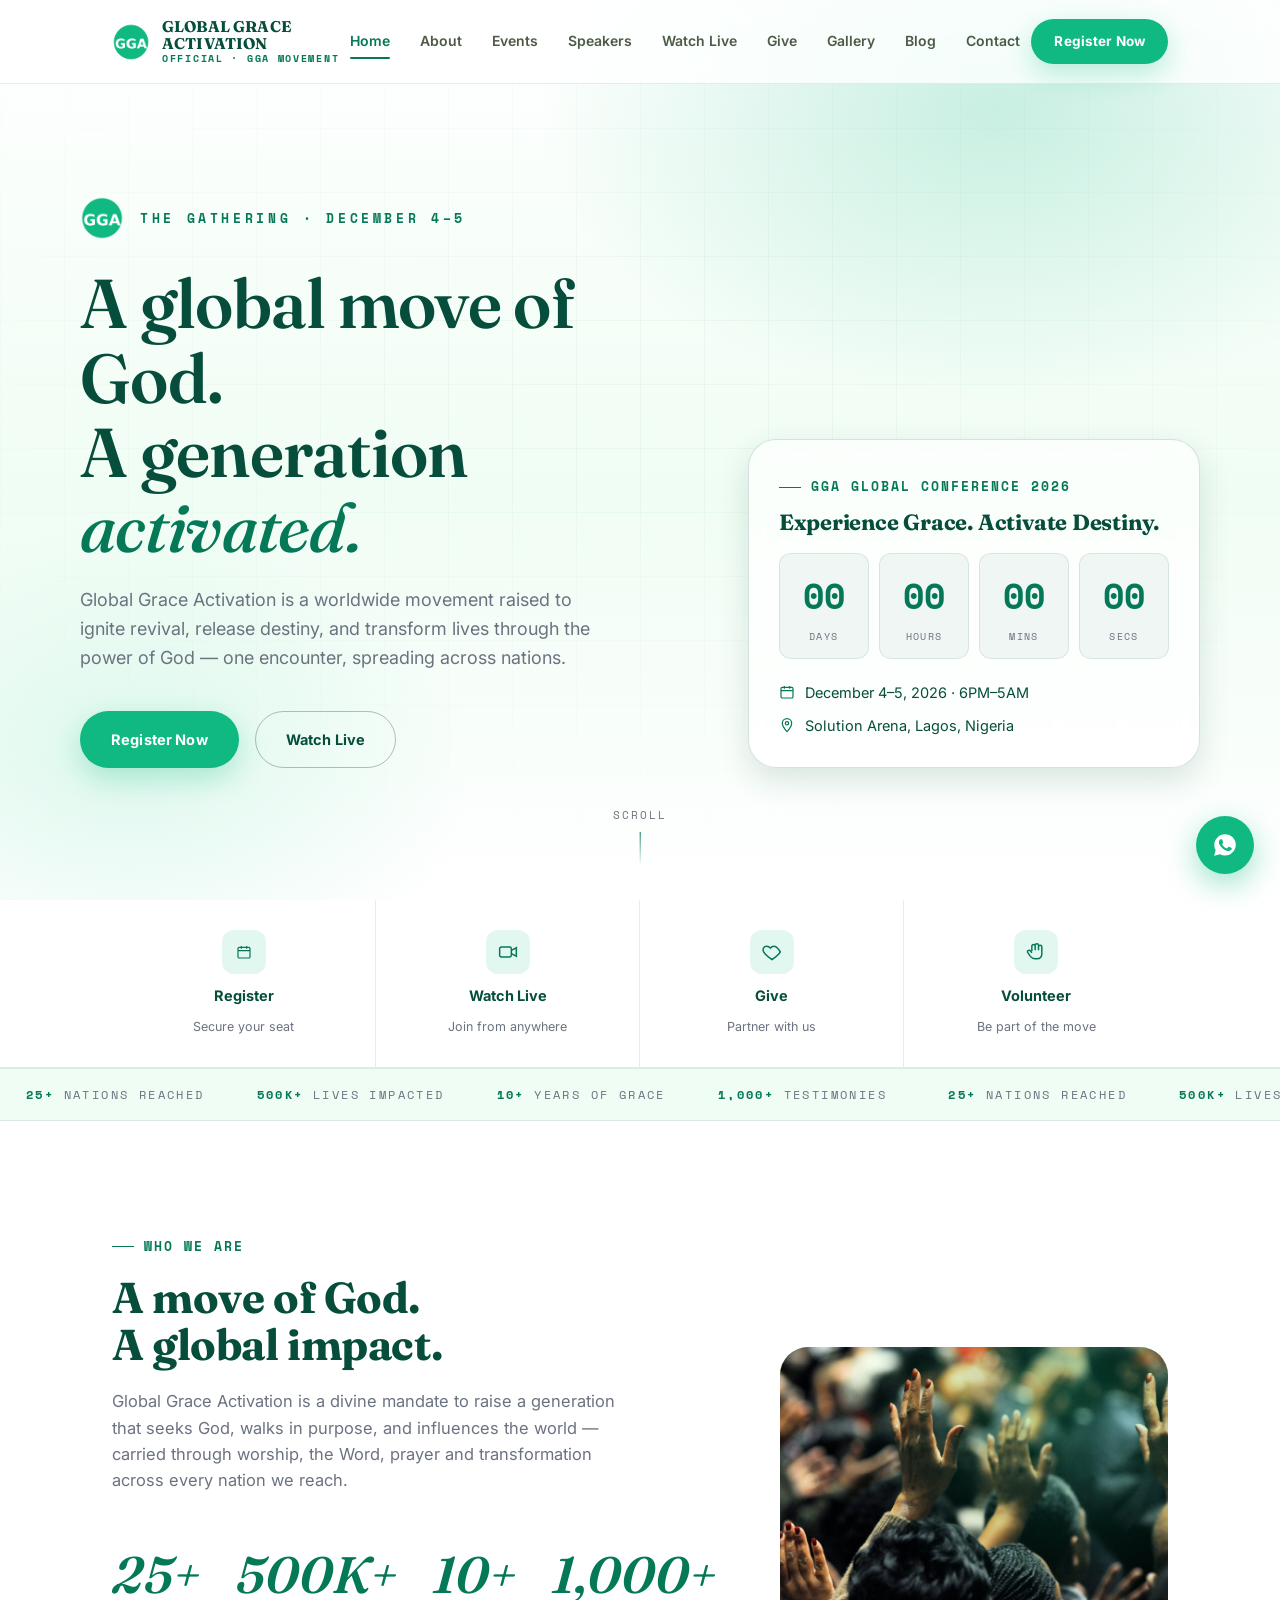
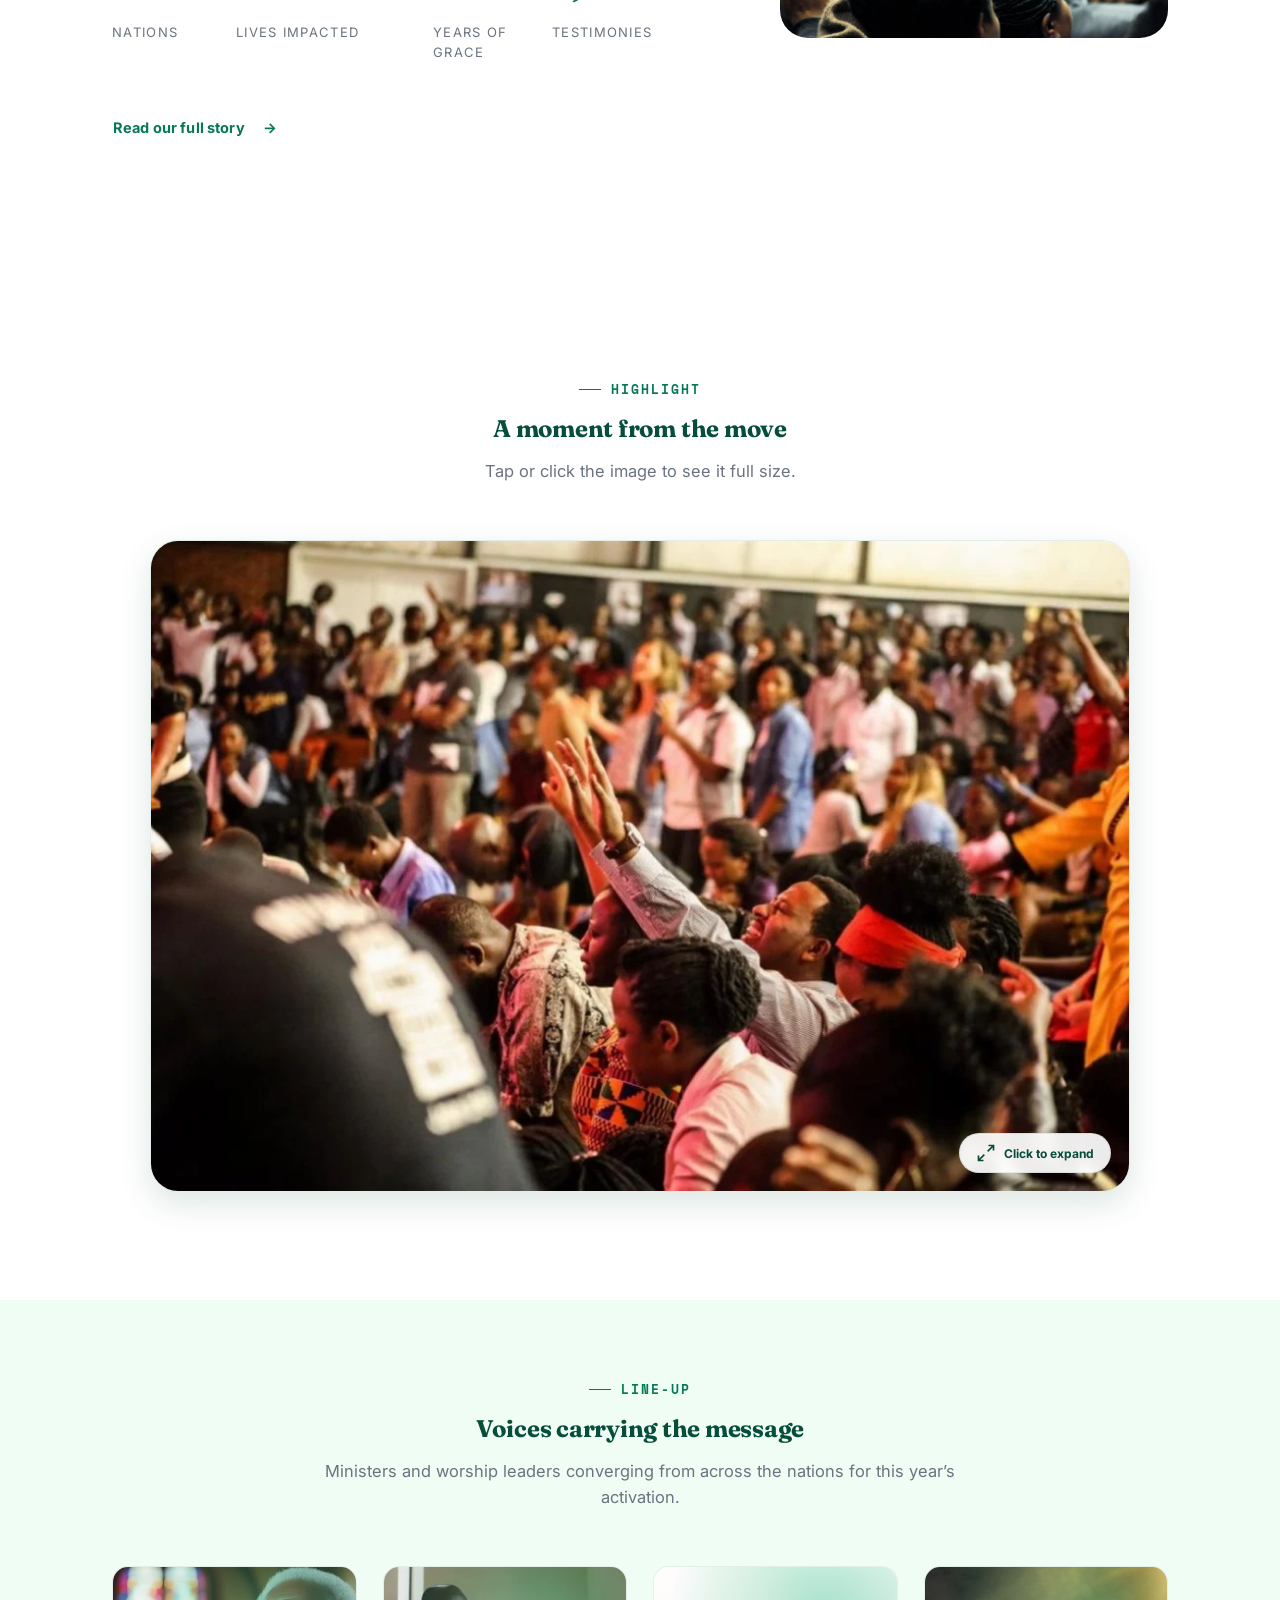
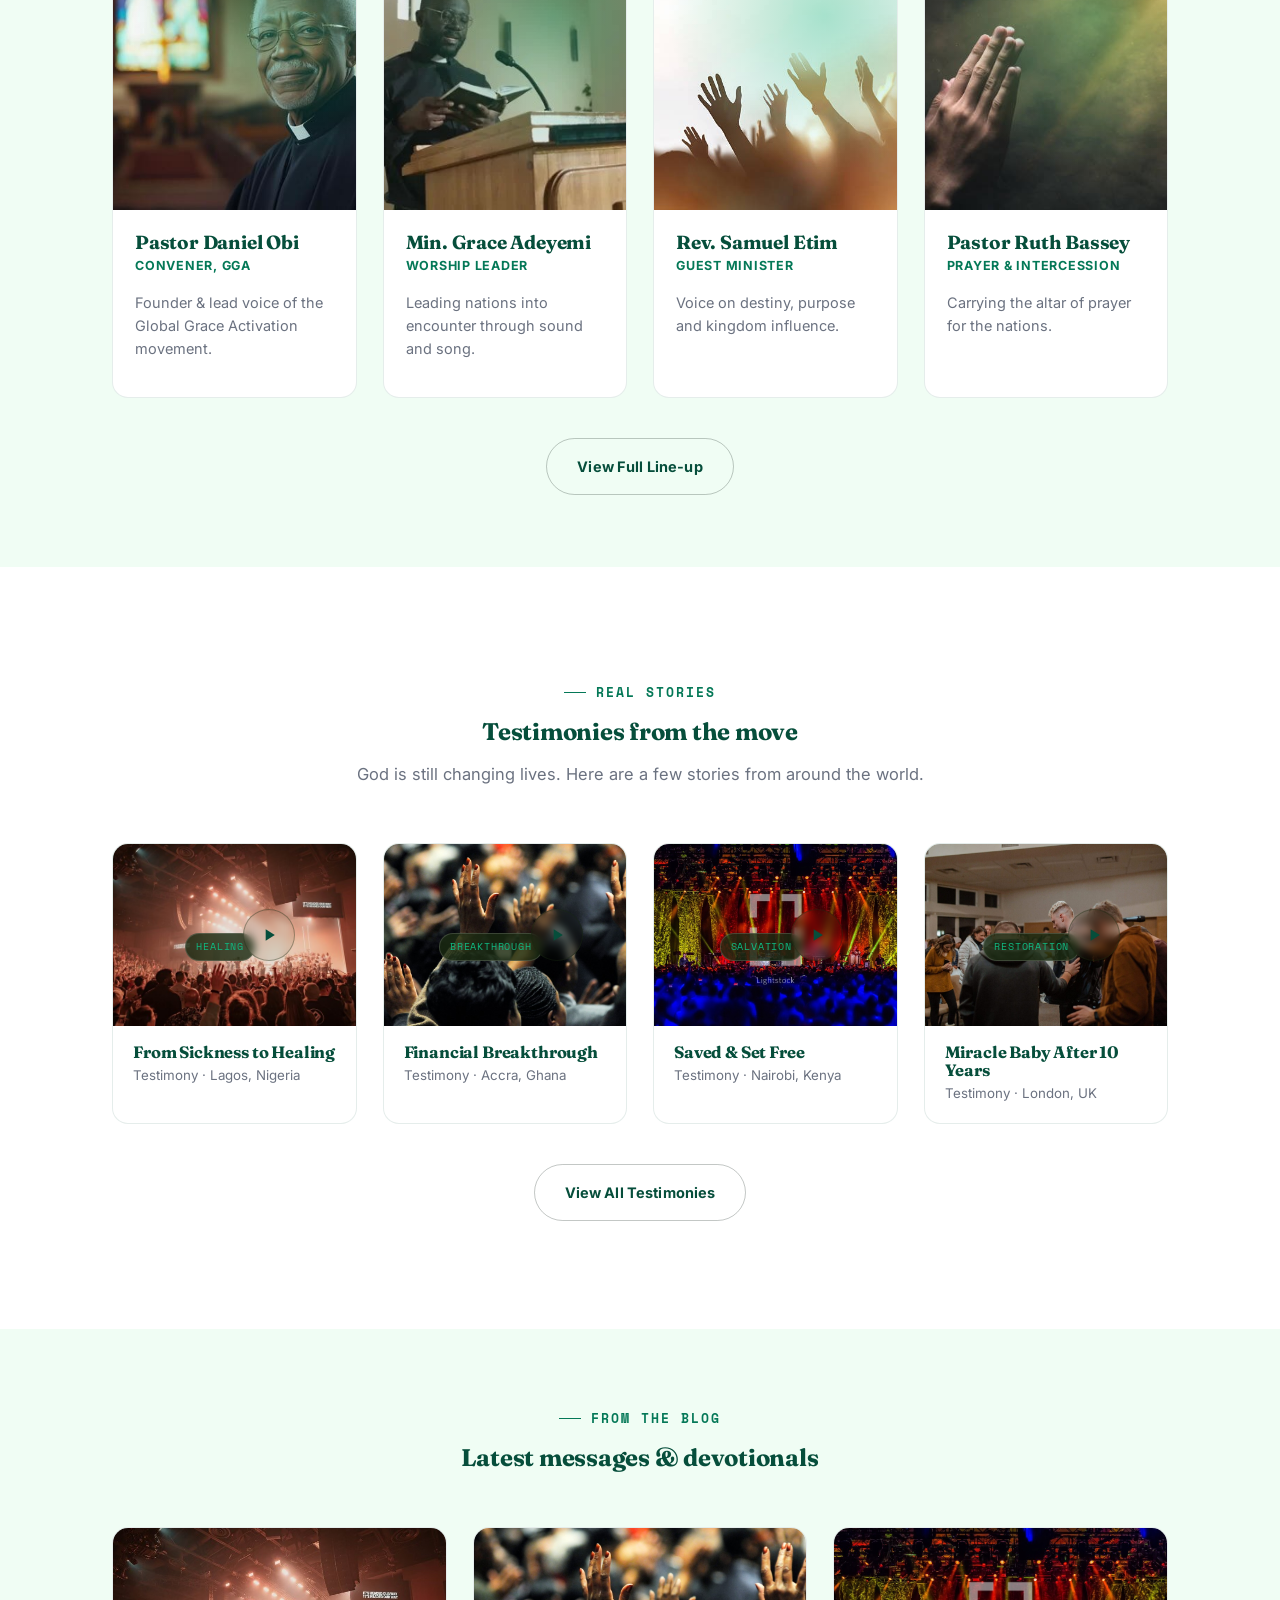
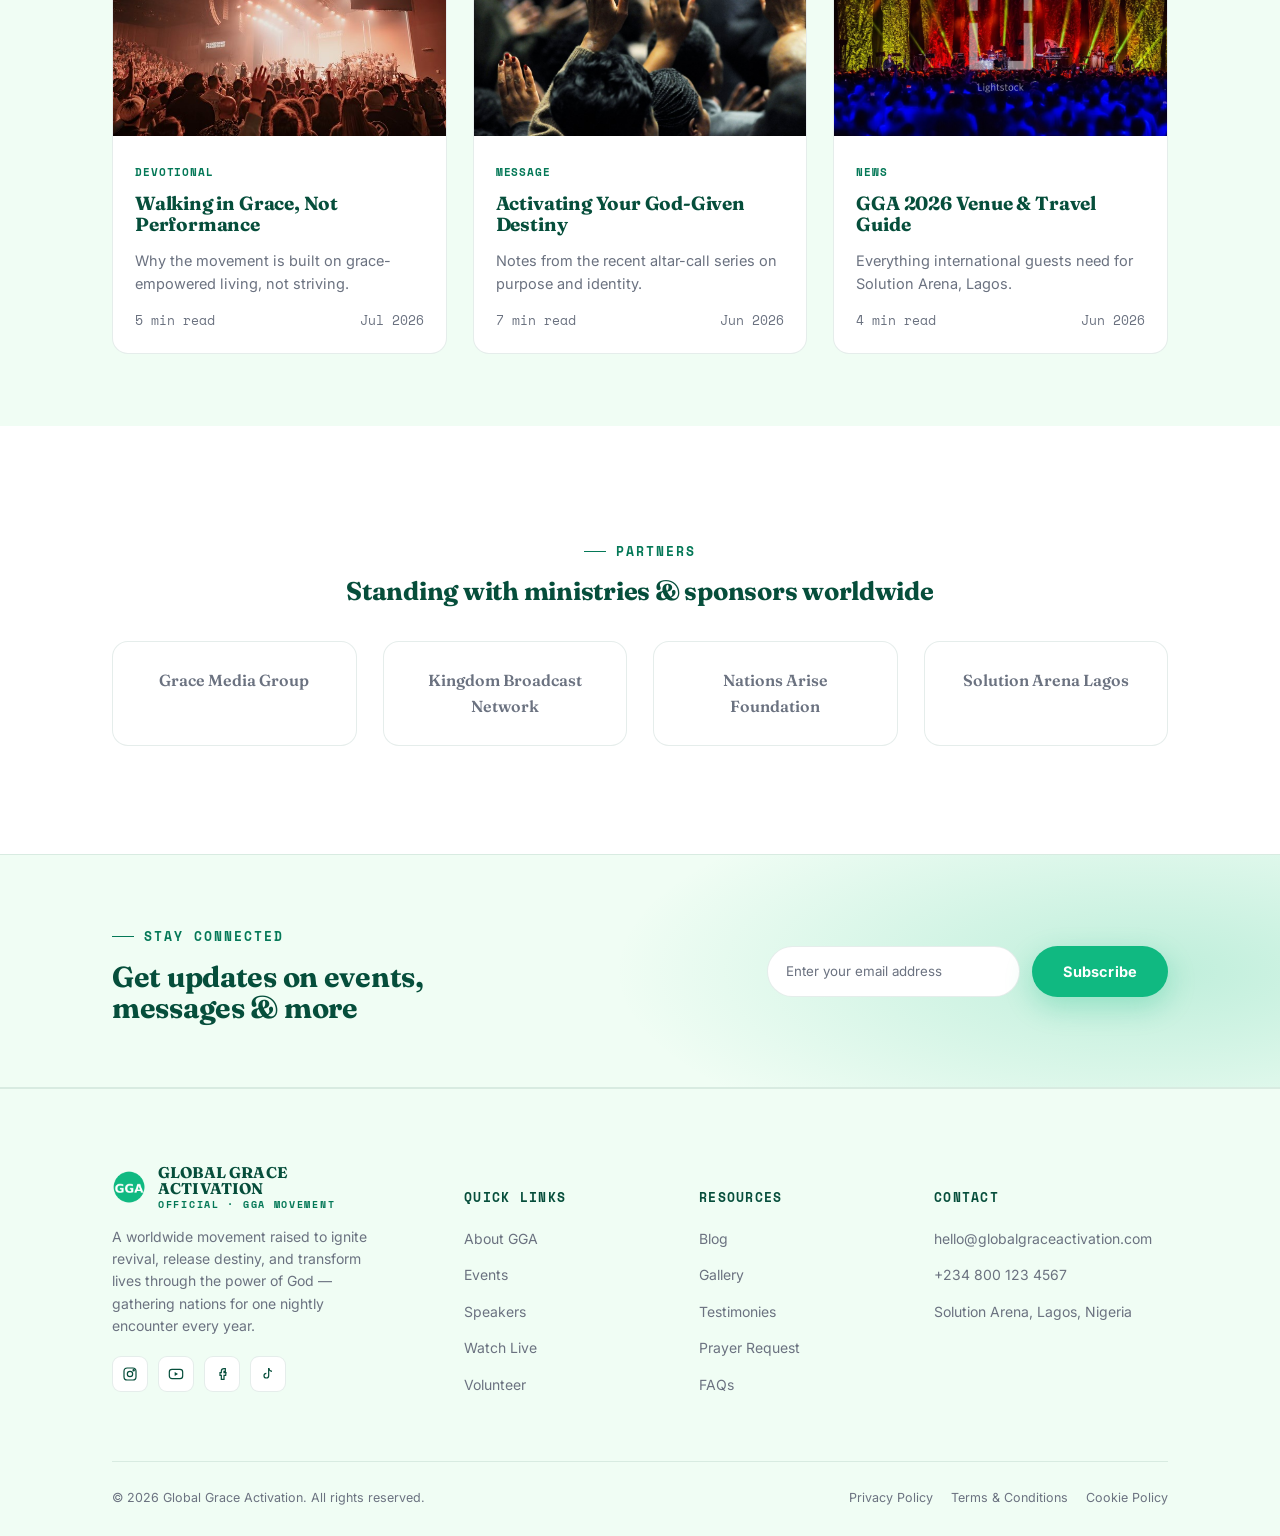
==== commit 13366d63: "Add files via upload" ====
--- a/index.html
+++ b/index.html
@@ -16,10 +16,8 @@
 <nav class="nav">
   <div class="container">
     <a href="index.html" class="nav-brand">
-      <span class="flame-mark"><svg viewBox="0 0 48 48" fill="none" xmlns="http://www.w3.org/2000/svg">
-<path d="M24 4C24 4 14 14 14 24.5C14 31.4 18.5 36 24 36C29.5 36 34 31.4 34 24.5C34 21 32.5 18 30.5 15.8C30.9 18.2 30 20 28.3 21.2C28.7 18.6 27.6 16.3 25.2 13.6C25.6 16 24.6 17.6 23 19C21.6 20.2 20.5 21.8 20.5 24C20.5 26.4 22 28 24 28C26 28 27.5 26.4 27.5 24.4" stroke="#10b981" stroke-width="2.6" stroke-linecap="round" stroke-linejoin="round"/>
-<path d="M24 44C31.5 44 38 39 38 30.5" stroke="#34d399" stroke-width="2.2" stroke-linecap="round" opacity="0.55"/>
-</svg></span>
+      <!-- SWAP LOGO: Replace images/logo.png with your own logo file -->
+<span class="flame-mark"><img src="images/logo.png" alt="Your Logo" style="width:100%;height:100%;object-fit:contain;display:block;"></span>
       <span class="brand-text">GLOBAL GRACE<br>ACTIVATION<small>OFFICIAL &middot; GGA MOVEMENT</small></span>
     </a>
     <div class="nav-links">
@@ -62,10 +60,8 @@
     <div class="hero-inner">
       <div>
         <div class="hero-flame-word">
-          <span class="flame-mark"><svg viewBox="0 0 48 48" fill="none" xmlns="http://www.w3.org/2000/svg">
-<path d="M24 4C24 4 14 14 14 24.5C14 31.4 18.5 36 24 36C29.5 36 34 31.4 34 24.5C34 21 32.5 18 30.5 15.8C30.9 18.2 30 20 28.3 21.2C28.7 18.6 27.6 16.3 25.2 13.6C25.6 16 24.6 17.6 23 19C21.6 20.2 20.5 21.8 20.5 24C20.5 26.4 22 28 24 28C26 28 27.5 26.4 27.5 24.4" stroke="#10b981" stroke-width="2.6" stroke-linecap="round" stroke-linejoin="round"/>
-<path d="M24 44C31.5 44 38 39 38 30.5" stroke="#34d399" stroke-width="2.2" stroke-linecap="round" opacity="0.55"/>
-</svg></span>
+          <!-- SWAP LOGO: Replace images/logo.png with your own logo file -->
+<span class="flame-mark"><img src="images/logo.png" alt="Your Logo" style="width:100%;height:100%;object-fit:contain;display:block;"></span>
           <span>The Gathering &middot; December 4&ndash;5</span>
         </div>
         <h1>
@@ -142,6 +138,32 @@
   </div>
 </section>
 
+
+<!-- ========== FEATURED POP-UP IMAGE ========== -->
+<!-- SWAP IMAGE: Replace images/featured-moment.jpg with your own photo -->
+<section class="section-pad pop-feature-section">
+  <div class="container">
+    <div class="center-head reveal">
+      <span class="eyebrow">Highlight</span>
+      <h2>A moment from the move</h2>
+      <p style="color:var(--mist);">Tap or click the image to see it full size.</p>
+    </div>
+    <div class="pop-image-wrap reveal" id="pop-trigger">
+      <img src="images/featured-moment.jpg" alt="Featured moment" class="pop-image" id="pop-feature-img" loading="lazy">
+      <div class="pop-hint">
+        <svg width="20" height="20" viewBox="0 0 24 24" fill="none" stroke="currentColor" stroke-width="2"><path d="M15 3h6v6M9 21H3v-6M21 3l-7 7M3 21l7-7"/></svg>
+        <span>Click to expand</span>
+      </div>
+    </div>
+  </div>
+</section>
+
+<!-- Pop-up Modal -->
+<div class="pop-modal" id="pop-modal" aria-hidden="true">
+  <button class="pop-modal-close" id="pop-modal-close" aria-label="Close">&times;</button>
+  <img src="" alt="Full view" id="pop-modal-img">
+</div>
+
 <section class="section-pad-sm" style="background:var(--paper-2);">
   <div class="container">
     <div class="center-head reveal">
@@ -233,10 +255,8 @@
     <div class="footer-grid">
       <div class="footer-brand">
         <a href="index.html" class="nav-brand" style="margin-bottom:6px;">
-          <span class="flame-mark" style="width:34px;height:34px;"><svg viewBox="0 0 48 48" fill="none" xmlns="http://www.w3.org/2000/svg">
-<path d="M24 4C24 4 14 14 14 24.5C14 31.4 18.5 36 24 36C29.5 36 34 31.4 34 24.5C34 21 32.5 18 30.5 15.8C30.9 18.2 30 20 28.3 21.2C28.7 18.6 27.6 16.3 25.2 13.6C25.6 16 24.6 17.6 23 19C21.6 20.2 20.5 21.8 20.5 24C20.5 26.4 22 28 24 28C26 28 27.5 26.4 27.5 24.4" stroke="#10b981" stroke-width="2.6" stroke-linecap="round" stroke-linejoin="round"/>
-<path d="M24 44C31.5 44 38 39 38 30.5" stroke="#34d399" stroke-width="2.2" stroke-linecap="round" opacity="0.55"/>
-</svg></span>
+          <!-- SWAP LOGO: Replace images/logo.png with your own logo file -->
+<span class="flame-mark" style="width:34px;height:34px;"><img src="images/logo.png" alt="Your Logo" style="width:100%;height:100%;object-fit:contain;display:block;"></span>
           <span class="brand-text">GLOBAL GRACE<br>ACTIVATION<small>OFFICIAL &middot; GGA MOVEMENT</small></span>
         </a>
         <p>A worldwide movement raised to ignite revival, release destiny, and transform lives through the power of God &mdash; gathering nations for one nightly encounter every year.</p>
--- a/styles.css
+++ b/styles.css
@@ -885,3 +885,165 @@
     rgba(240,253,244,.94) 100%
   );
 }
+
+
+/* ============================================================
+   NEW: POP-UP IMAGE FEATURE
+   ============================================================ */
+.pop-feature-section{ background: var(--paper); }
+.pop-image-wrap{
+  position:relative;
+  border-radius: var(--radius-lg);
+  overflow:hidden;
+  cursor:pointer;
+  max-width: 980px;
+  margin: 0 auto;
+  border: 1px solid var(--line);
+  box-shadow: var(--shadow-md);
+}
+.pop-image{
+  width:100%;
+  height:auto;
+  display:block;
+  transition: transform .7s var(--ease);
+}
+.pop-image-wrap:hover .pop-image{ transform: scale(1.04); }
+.pop-hint{
+  position:absolute;
+  bottom: 18px;
+  right: 18px;
+  background: rgba(255,255,255,.92);
+  backdrop-filter: blur(6px);
+  padding: 9px 16px;
+  border-radius: 999px;
+  font-size: 12px;
+  font-weight: 700;
+  color: var(--ink);
+  display: flex;
+  align-items: center;
+  gap: 8px;
+  border: 1px solid var(--line);
+  pointer-events: none;
+  box-shadow: var(--shadow-sm);
+}
+
+/* Modal */
+.pop-modal{
+  position: fixed;
+  inset: 0;
+  z-index: 4000;
+  background: rgba(6,78,59,.9);
+  backdrop-filter: blur(10px);
+  display: flex;
+  align-items: center;
+  justify-content: center;
+  padding: 20px;
+  opacity: 0;
+  visibility: hidden;
+  transition: opacity .4s var(--ease), visibility .4s;
+}
+.pop-modal.open{
+  opacity: 1;
+  visibility: visible;
+}
+.pop-modal img{
+  max-width: 92vw;
+  max-height: 86vh;
+  border-radius: 16px;
+  box-shadow: 0 30px 80px rgba(0,0,0,.35);
+  transform: scale(0.72) translateY(50px);
+  transition: transform .55s var(--ease);
+  object-fit: contain;
+}
+.pop-modal.open img{
+  transform: scale(1) translateY(0);
+}
+.pop-modal-close{
+  position: absolute;
+  top: 22px;
+  right: 22px;
+  width: 48px;
+  height: 48px;
+  border-radius: 50%;
+  background: rgba(255,255,255,.15);
+  border: 1.5px solid rgba(255,255,255,.35);
+  color: #ffffff;
+  font-size: 26px;
+  line-height: 1;
+  display: flex;
+  align-items: center;
+  justify-content: center;
+  cursor: pointer;
+  transition: .25s ease;
+  z-index: 10;
+}
+.pop-modal-close:hover{
+  background: rgba(255,255,255,.3);
+  transform: rotate(90deg);
+}
+
+/* ============================================================
+   MOBILE IMPROVEMENTS
+   ============================================================ */
+@media(max-width: 640px){
+  .hero h1{ font-size: clamp(2rem, 8vw, 2.8rem); }
+  .hero-panel{ padding: 22px; }
+  .countdown .c-num{ font-size: 1.4rem; }
+  .pop-hint{ font-size: 11px; padding: 7px 12px; bottom: 12px; right: 12px; }
+  .pop-modal-close{ top: 14px; right: 14px; width: 40px; height: 40px; font-size: 22px; }
+  .quicklinks .container{ grid-template-columns: repeat(2, 1fr); }
+  .ql-item{ padding: 22px 10px; }
+  .stats-row{ grid-template-columns: repeat(2, 1fr); gap: 24px 16px; }
+  .section-pad{ padding: 64px 0; }
+  .section-pad-sm{ padding: 48px 0; }
+  .two-col{ gap: 36px; }
+  .nav-actions .btn-outline{ display: none; }
+}
+
+@media(max-width: 400px){
+  .container{ padding: 0 16px; }
+  .btn{ padding: 14px 22px; font-size: 13.5px; }
+  .hero-cta-row{ gap: 12px; }
+  .grid-4, .grid-3, .grid-2{ gap: 18px; }
+  .speaker-card .body{ padding: 18px; }
+  .blog-card .body{ padding: 18px; }
+}
+
+/* ============================================================
+   IMAGE SWAP HELPERS
+   ============================================================
+   Every image container below is ready for your own photos.
+   Simply drop your image into the images/ folder and update
+   the src path in the HTML file.
+   ----------------------------------------------------------- */
+
+/* Hero background image (CSS background) */
+.hero-bg-image{
+  background: url('images/hero-bg.jpg') center/cover no-repeat;
+}
+
+/* All framed images */
+.img-frame img,
+.avatar img,
+.thumb img,
+.gallery-item img,
+.pop-image{
+  width: 100%;
+  height: 100%;
+  object-fit: cover;
+  display: block;
+}
+
+/* Avatars keep their shape */
+.avatar img{ border-radius: inherit; }
+
+/* Gallery & thumb overlays sit above the image */
+.gallery-item img,
+.thumb img{
+  position: absolute;
+  inset: 0;
+  z-index: 0;
+}
+.gallery-item .overlay,
+.thumb .cat,
+.thumb .play{ position: relative; z-index: 1; }
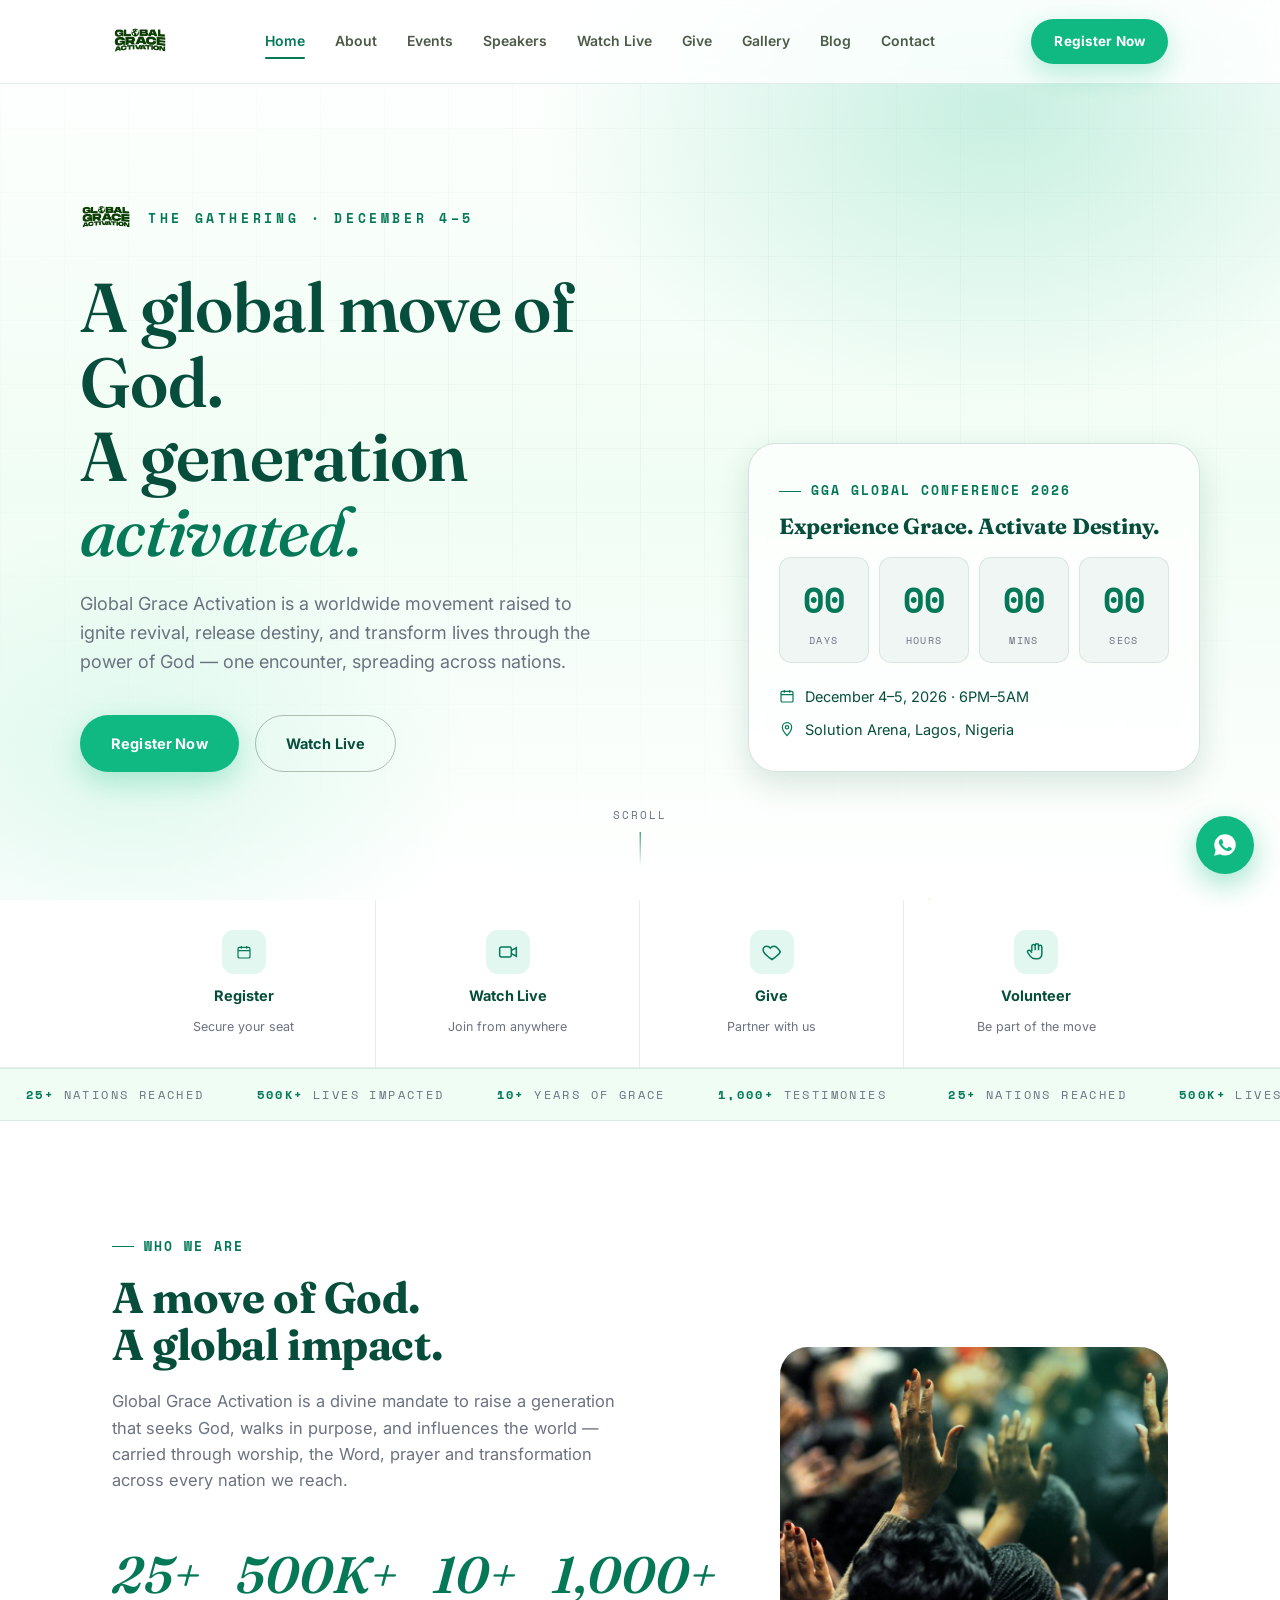
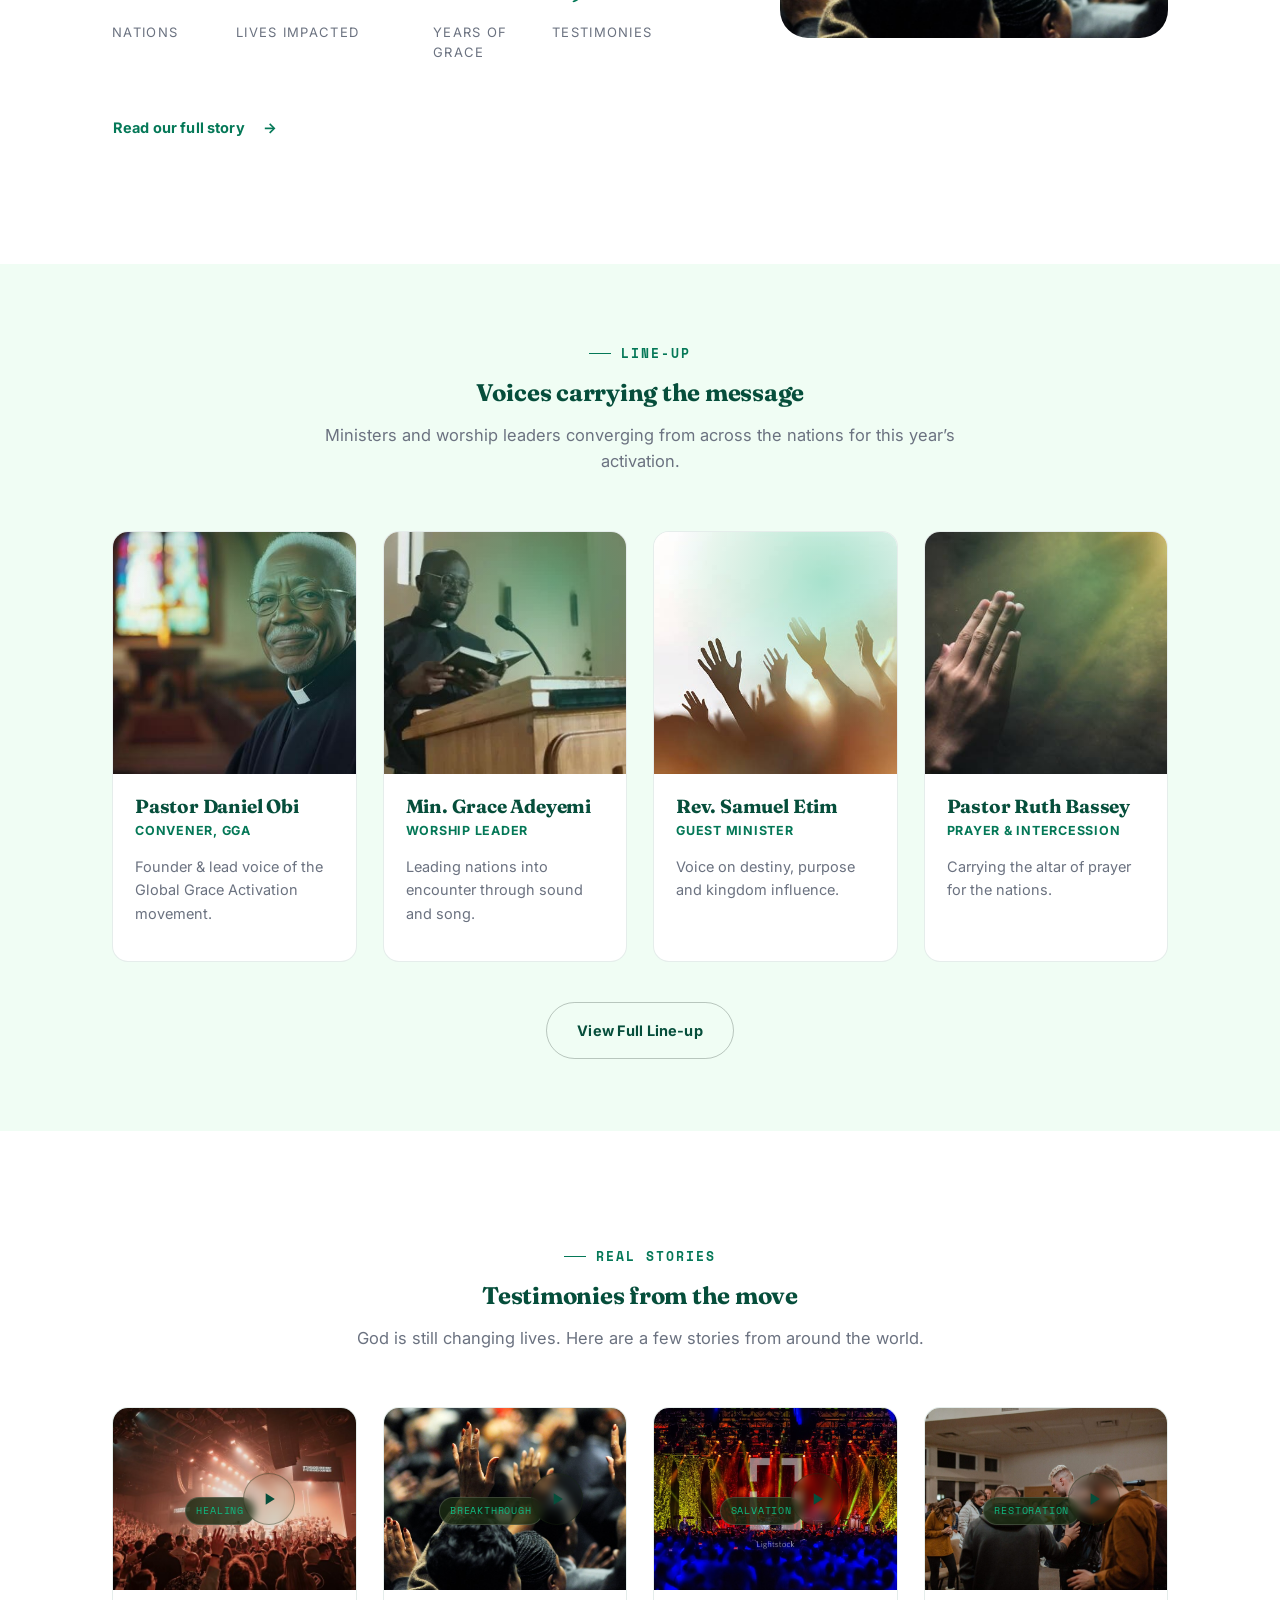
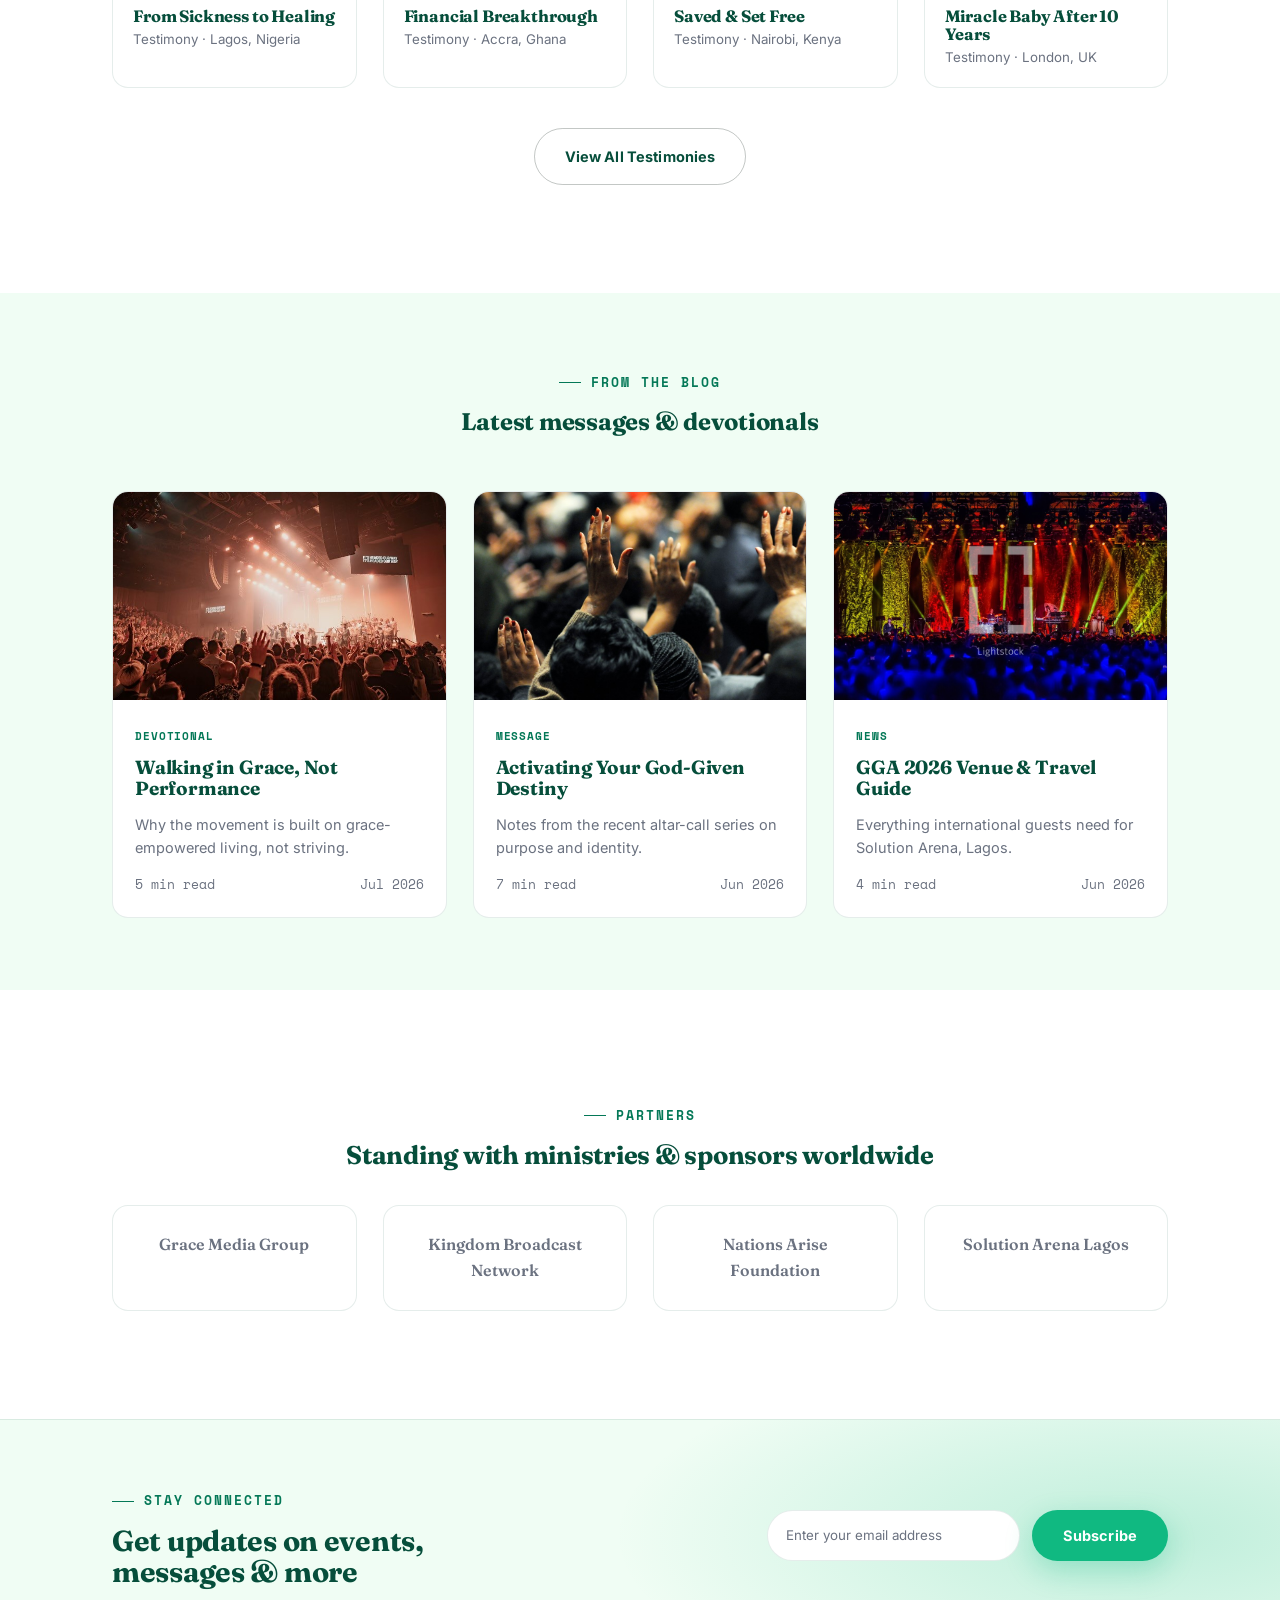
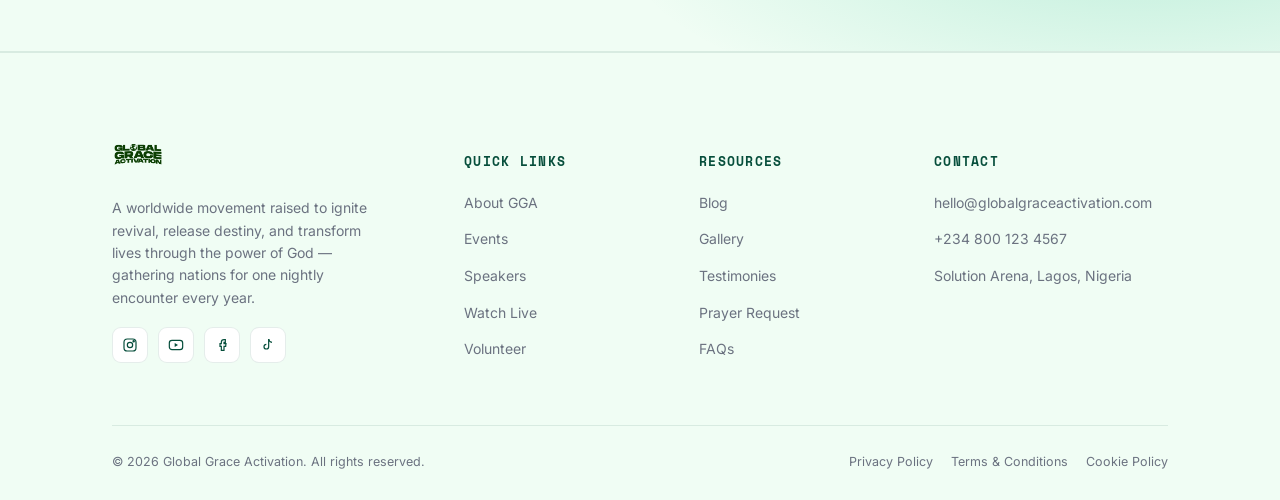
==== commit 98acf4e4: "Add files via upload" ====
--- a/index.html
+++ b/index.html
@@ -18,7 +18,7 @@
     <a href="index.html" class="nav-brand">
       <!-- SWAP LOGO: Replace images/logo.png with your own logo file -->
 <span class="flame-mark"><img src="images/logo.png" alt="Your Logo" style="width:100%;height:100%;object-fit:contain;display:block;"></span>
-      <span class="brand-text">GLOBAL GRACE<br>ACTIVATION<small>OFFICIAL &middot; GGA MOVEMENT</small></span>
+      
     </a>
     <div class="nav-links">
       <a href="index.html">Home</a>
@@ -139,31 +139,6 @@
 </section>
 
 
-<!-- ========== FEATURED POP-UP IMAGE ========== -->
-<!-- SWAP IMAGE: Replace images/featured-moment.jpg with your own photo -->
-<section class="section-pad pop-feature-section">
-  <div class="container">
-    <div class="center-head reveal">
-      <span class="eyebrow">Highlight</span>
-      <h2>A moment from the move</h2>
-      <p style="color:var(--mist);">Tap or click the image to see it full size.</p>
-    </div>
-    <div class="pop-image-wrap reveal" id="pop-trigger">
-      <img src="images/featured-moment.jpg" alt="Featured moment" class="pop-image" id="pop-feature-img" loading="lazy">
-      <div class="pop-hint">
-        <svg width="20" height="20" viewBox="0 0 24 24" fill="none" stroke="currentColor" stroke-width="2"><path d="M15 3h6v6M9 21H3v-6M21 3l-7 7M3 21l7-7"/></svg>
-        <span>Click to expand</span>
-      </div>
-    </div>
-  </div>
-</section>
-
-<!-- Pop-up Modal -->
-<div class="pop-modal" id="pop-modal" aria-hidden="true">
-  <button class="pop-modal-close" id="pop-modal-close" aria-label="Close">&times;</button>
-  <img src="" alt="Full view" id="pop-modal-img">
-</div>
-
 <section class="section-pad-sm" style="background:var(--paper-2);">
   <div class="container">
     <div class="center-head reveal">
@@ -257,7 +232,7 @@
         <a href="index.html" class="nav-brand" style="margin-bottom:6px;">
           <!-- SWAP LOGO: Replace images/logo.png with your own logo file -->
 <span class="flame-mark" style="width:34px;height:34px;"><img src="images/logo.png" alt="Your Logo" style="width:100%;height:100%;object-fit:contain;display:block;"></span>
-          <span class="brand-text">GLOBAL GRACE<br>ACTIVATION<small>OFFICIAL &middot; GGA MOVEMENT</small></span>
+          
         </a>
         <p>A worldwide movement raised to ignite revival, release destiny, and transform lives through the power of God &mdash; gathering nations for one nightly encounter every year.</p>
         <div class="footer-social">
--- a/styles.css
+++ b/styles.css
@@ -186,7 +186,7 @@
   min-width:0;
 }
 .nav-brand .flame-mark{
-  width:38px;height:38px;flex:none;
+  width:56px;height:56px;flex:none;
 }
 .nav-brand .brand-text{
   font-family:'Fraunces',serif;
@@ -387,7 +387,7 @@
   margin-bottom:26px;
   opacity:0; transform:translateY(18px);
 }
-.hero-flame-word .flame-mark{ width:44px; height:44px; }
+.hero-flame-word .flame-mark{ width:52px; height:52px; }
 .hero-flame-word span{
   font-family:'Space Mono',monospace;
   letter-spacing:.28em;
@@ -1047,3 +1047,15 @@
 .gallery-item .overlay,
 .thumb .cat,
 .thumb .play{ position: relative; z-index: 1; }
+
+
+/* ============================================================
+   FOOTER LOGO SIZE (no text next to it)
+   ============================================================ */
+.footer-brand .flame-mark{
+  width: 52px !important;
+  height: 52px !important;
+}
+.footer-brand .nav-brand{
+  gap: 0;
+}
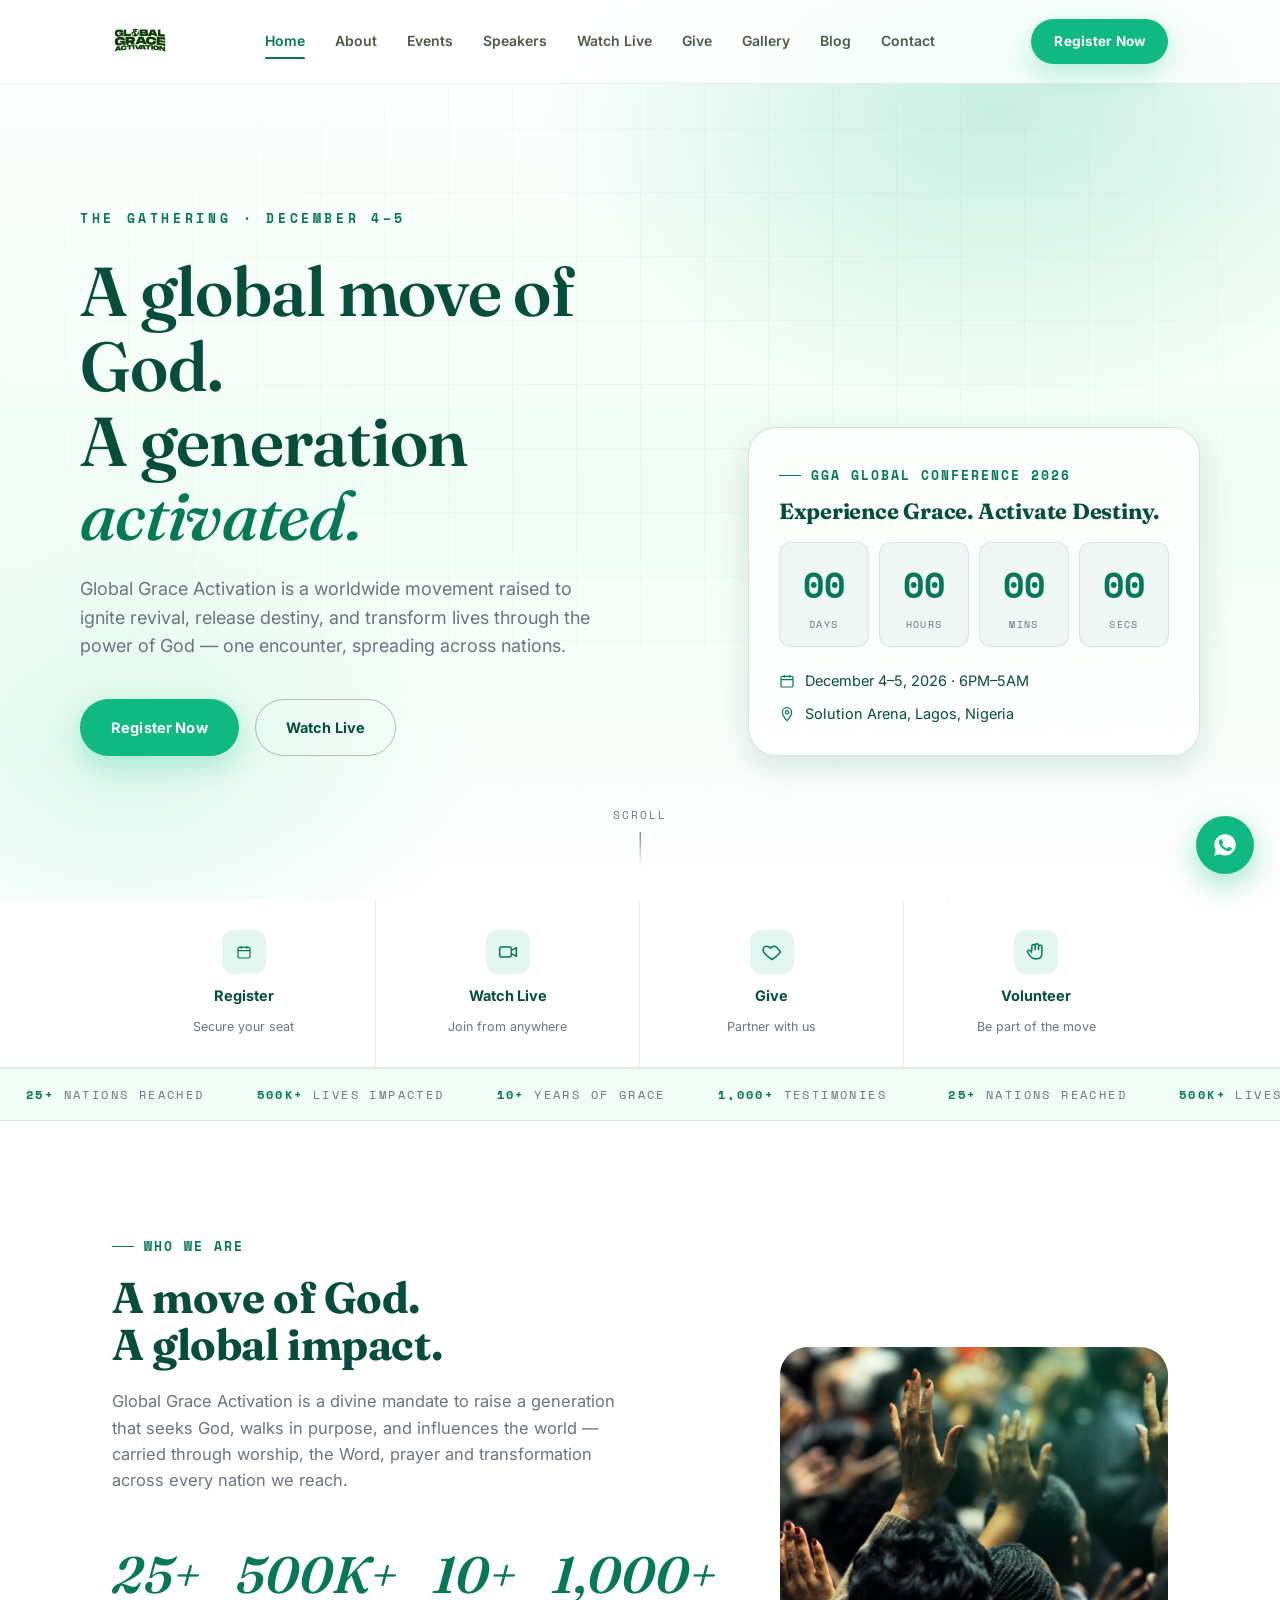
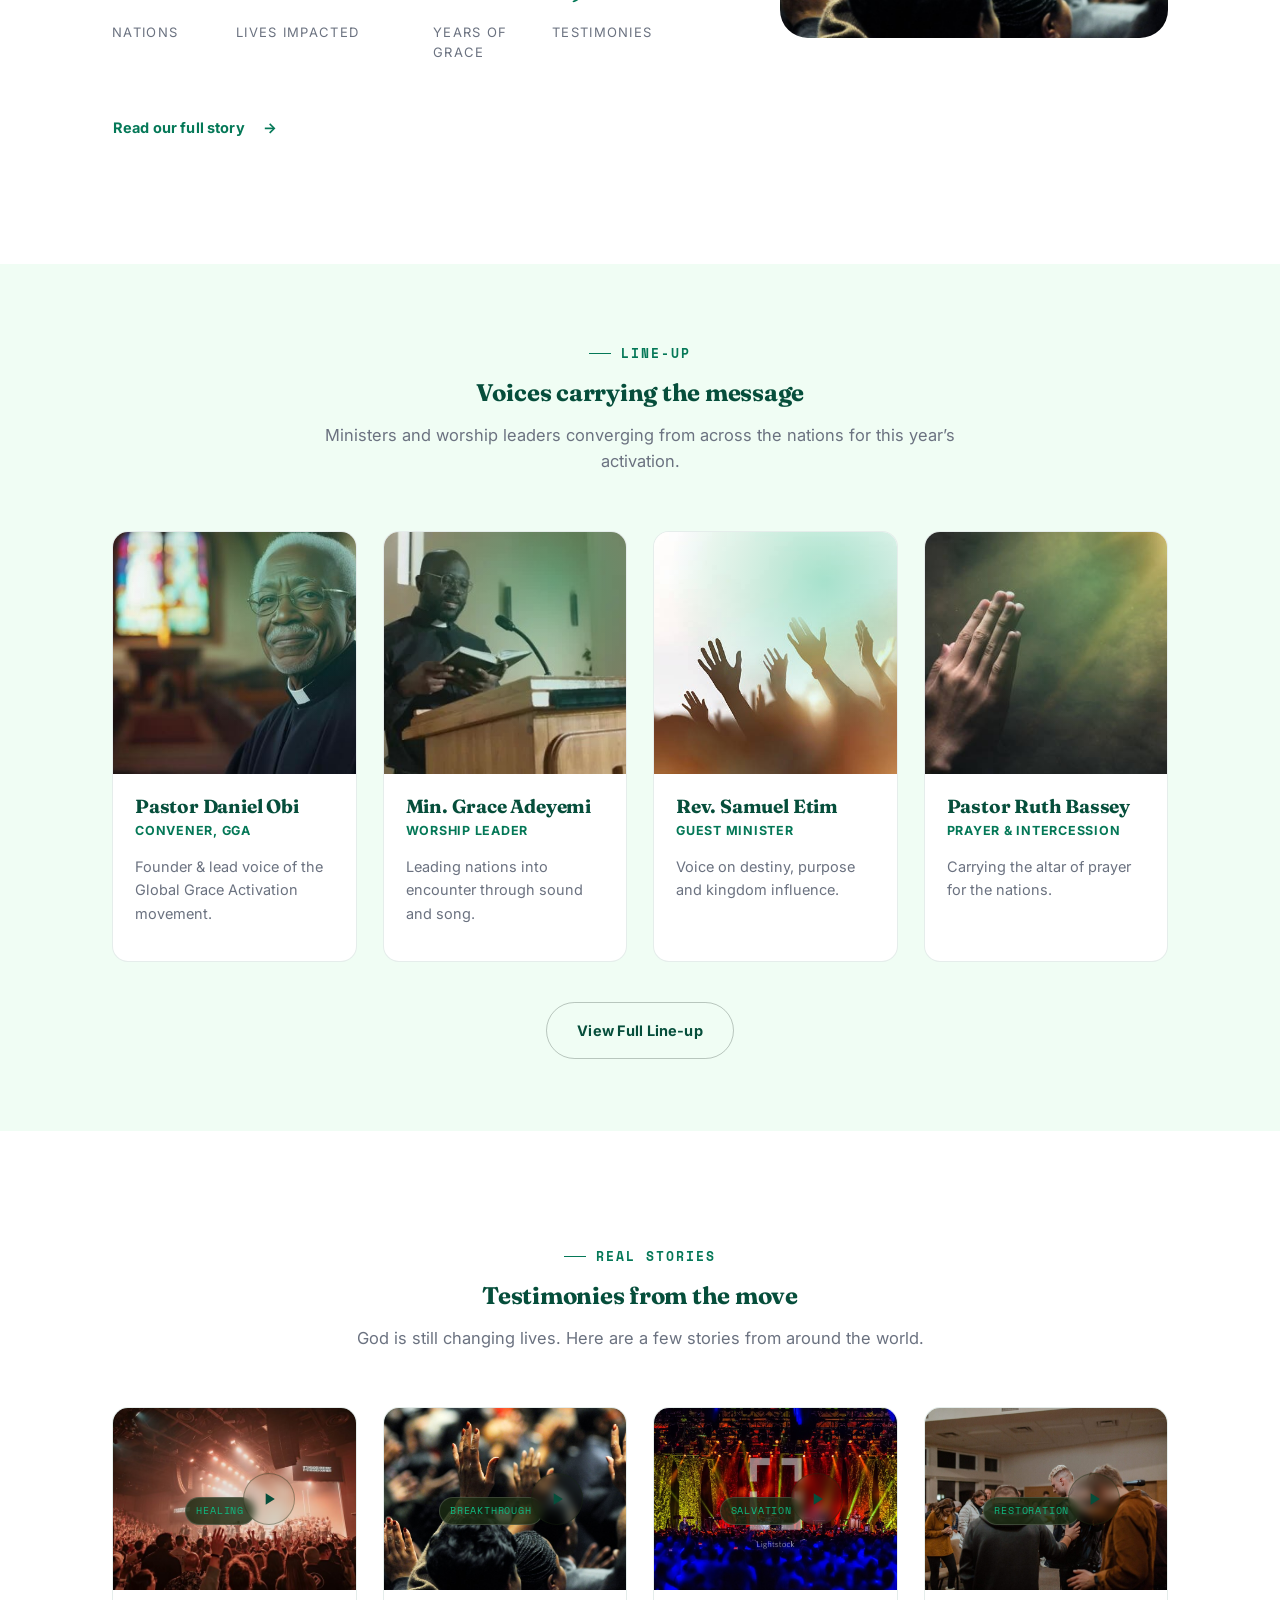
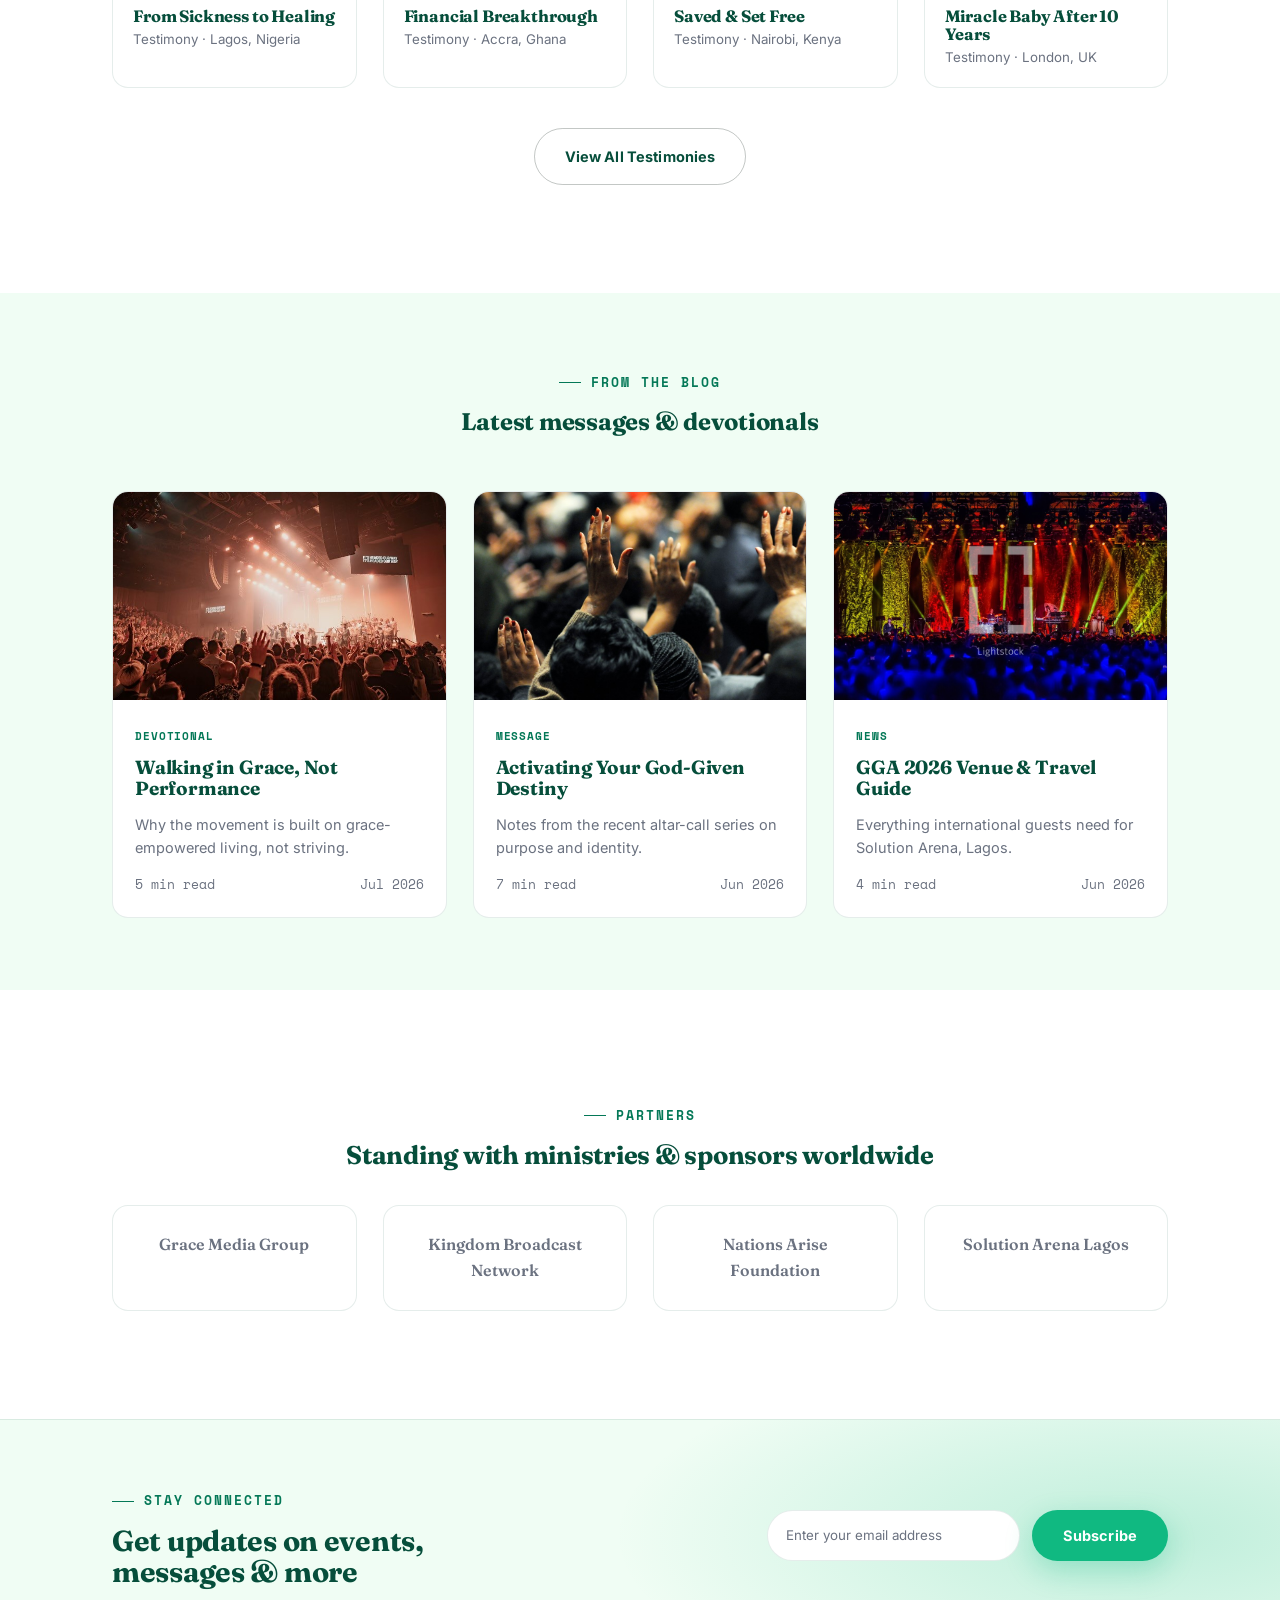
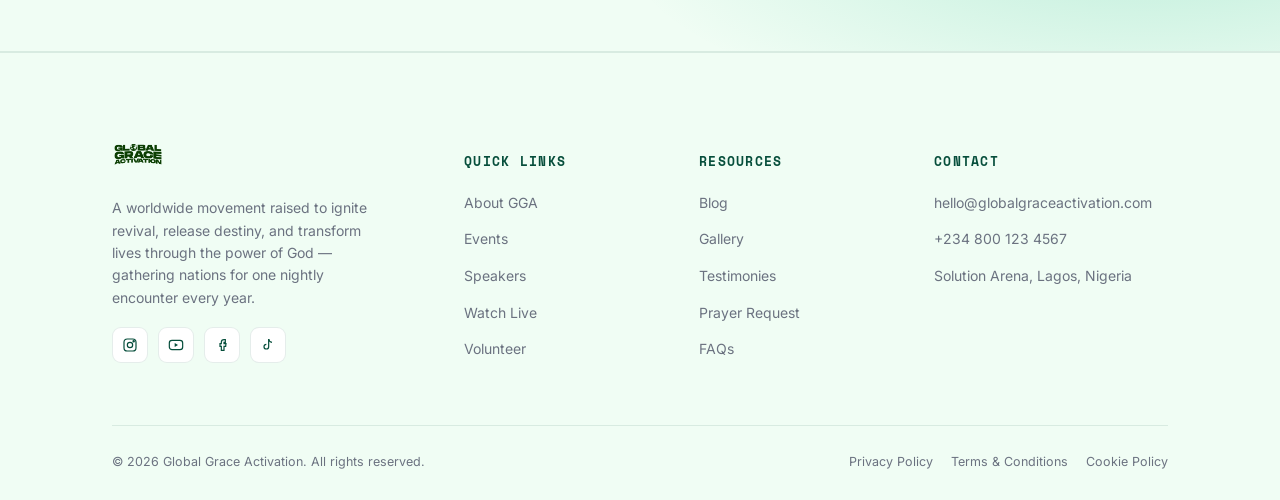
==== commit f5a50a80: "save" ====
--- a/index.html
+++ b/index.html
@@ -61,7 +61,6 @@
       <div>
         <div class="hero-flame-word">
           <!-- SWAP LOGO: Replace images/logo.png with your own logo file -->
-<span class="flame-mark"><img src="images/logo.png" alt="Your Logo" style="width:100%;height:100%;object-fit:contain;display:block;"></span>
           <span>The Gathering &middot; December 4&ndash;5</span>
         </div>
         <h1>
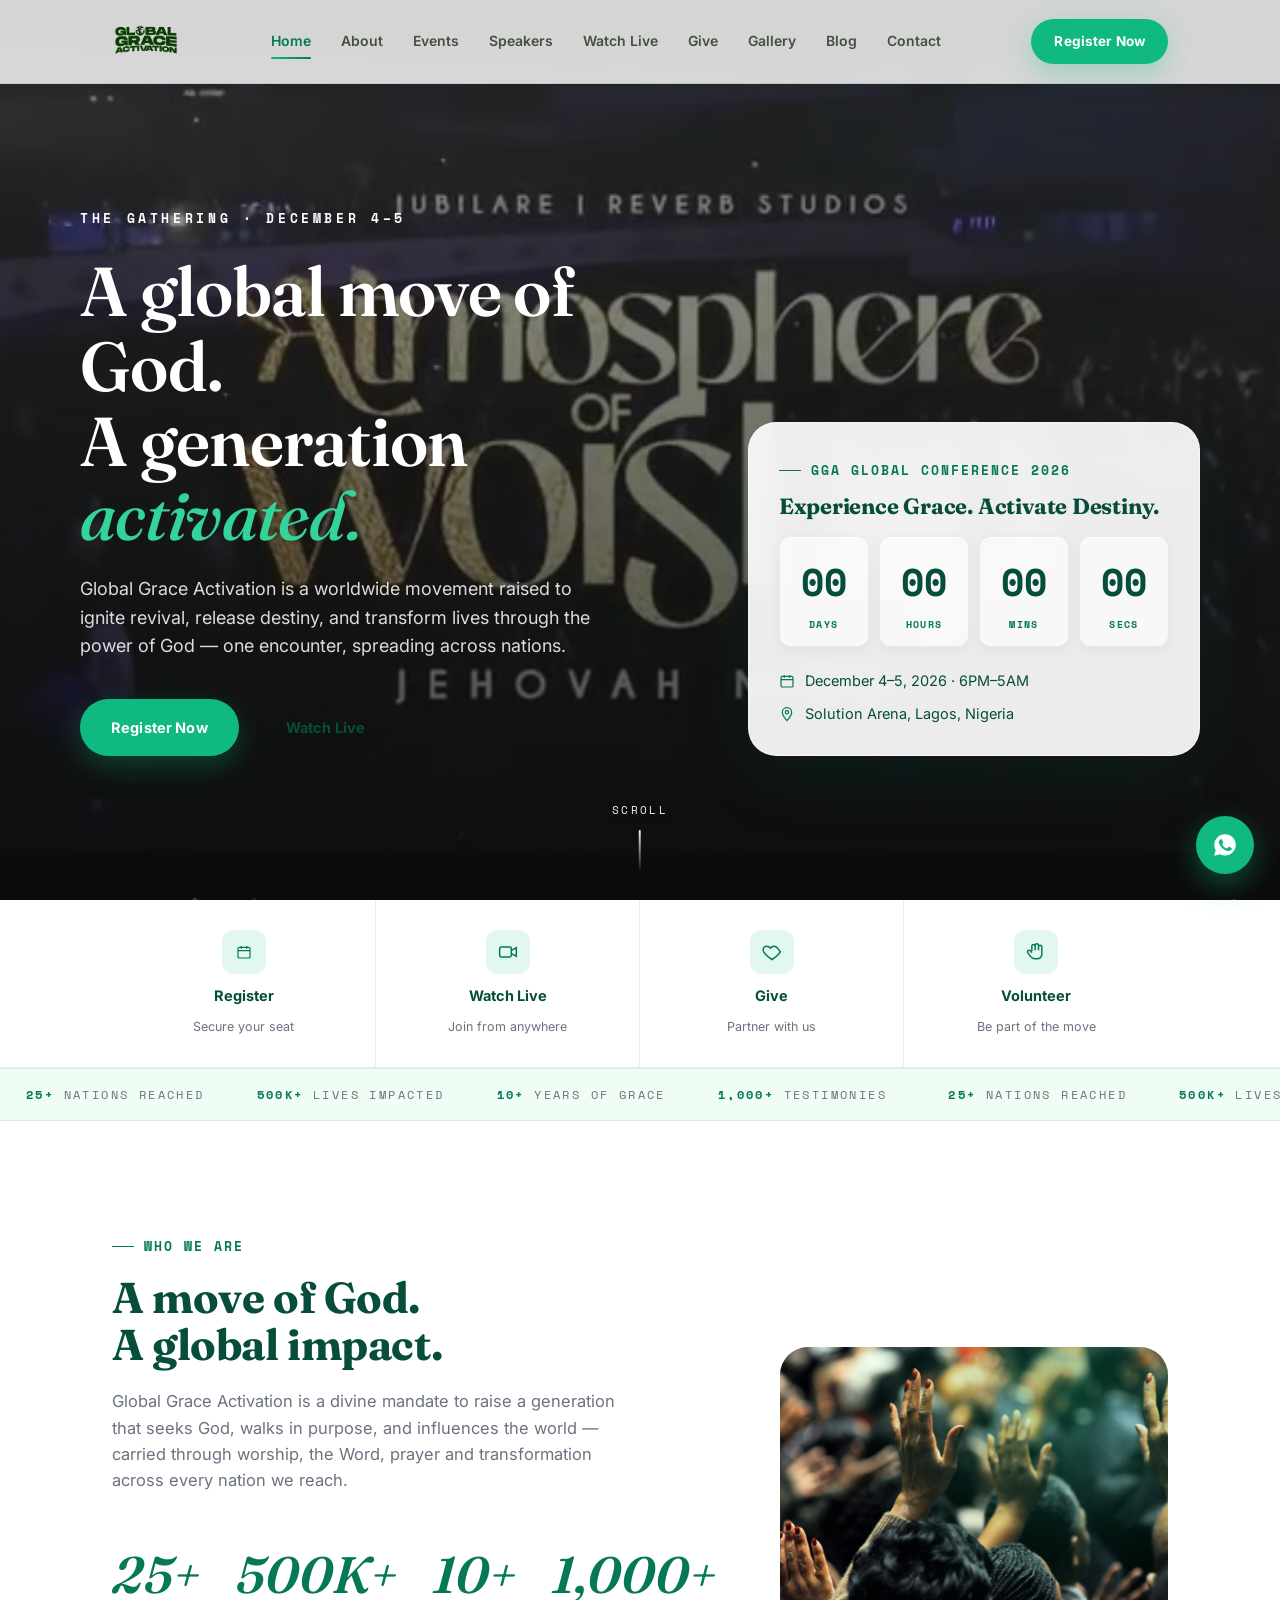
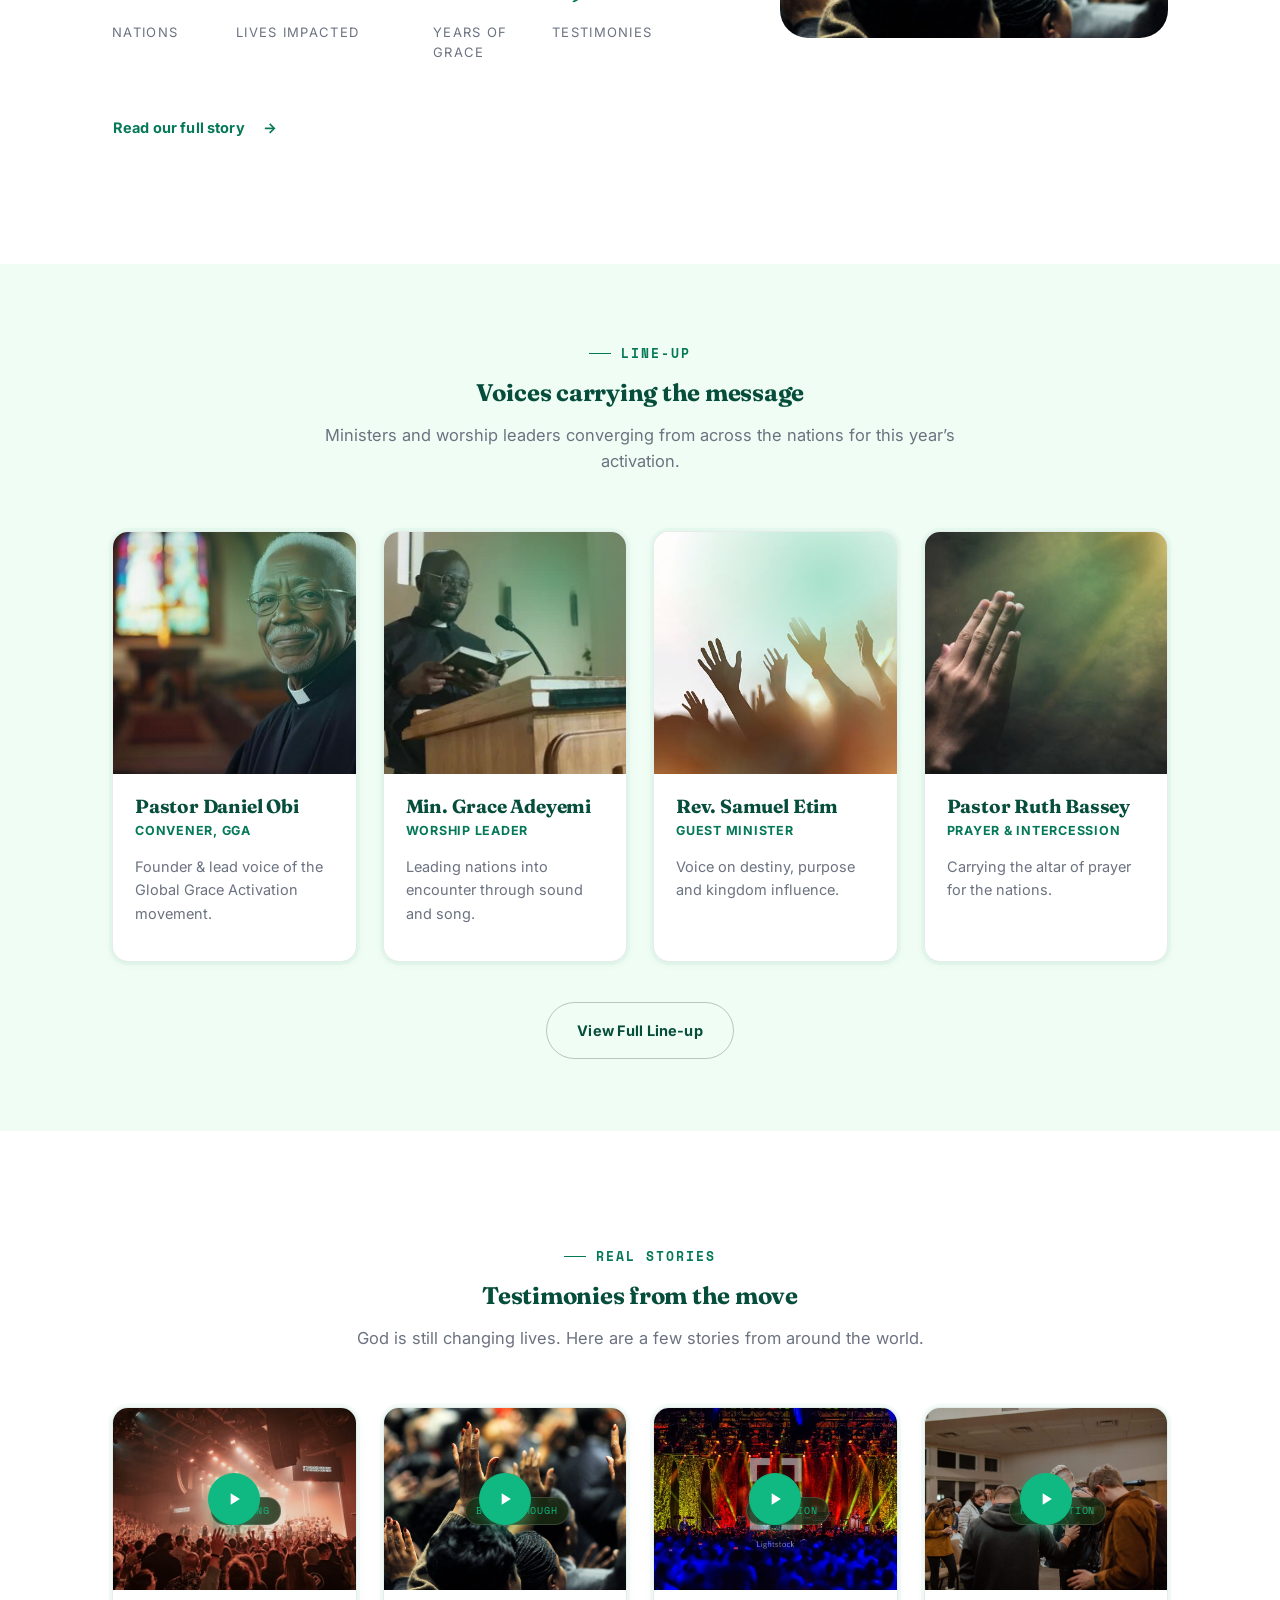
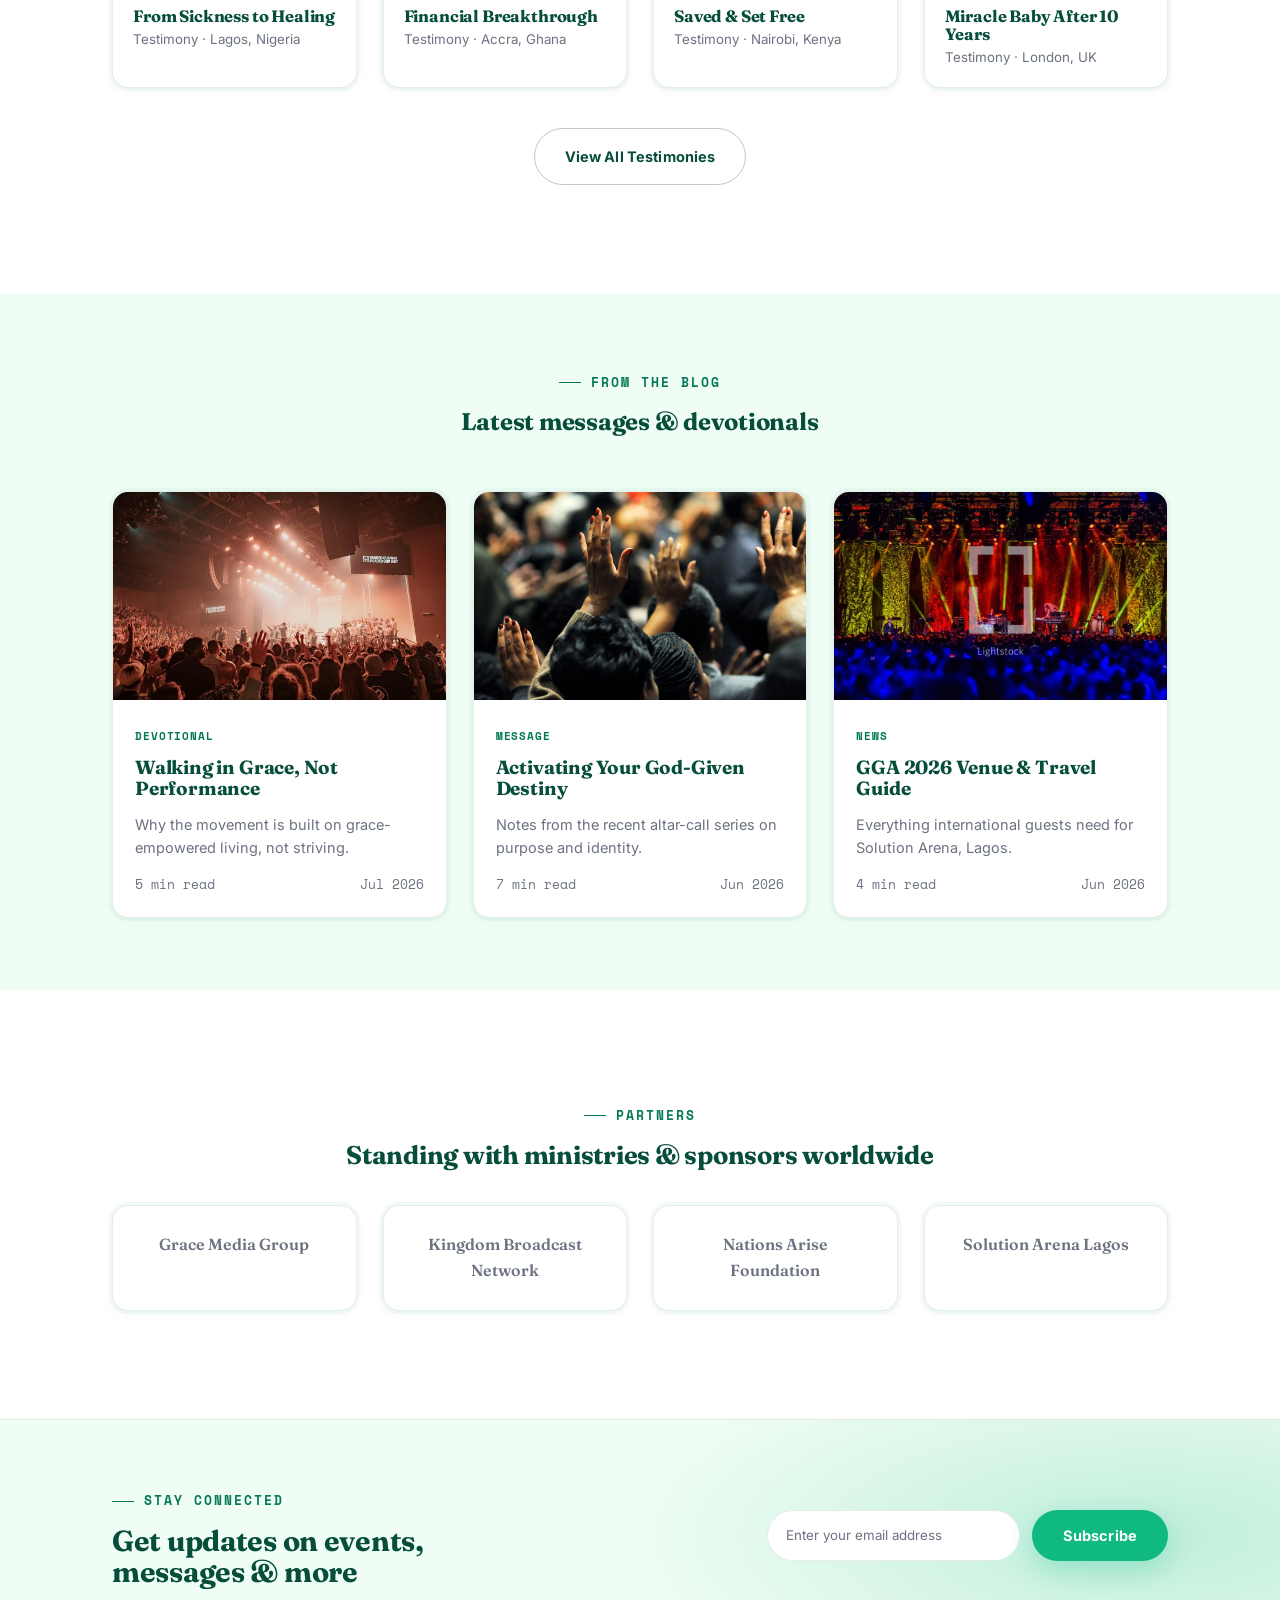
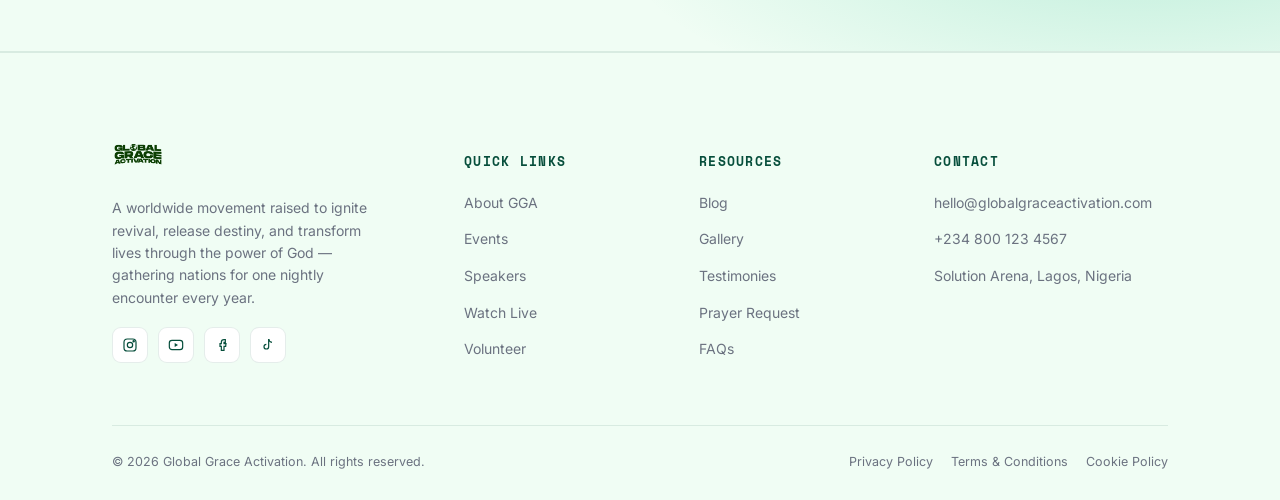
==== commit 63aa765b: "Add files via upload" ====
--- a/index.html
+++ b/index.html
@@ -21,7 +21,7 @@
       
     </a>
     <div class="nav-links">
-      <a href="index.html">Home</a>
+      <a href="index.html" class="active">Home</a>
       <a href="about.html">About</a>
       <a href="events.html">Events</a>
       <a href="speakers.html">Speakers</a>
@@ -60,7 +60,6 @@
     <div class="hero-inner">
       <div>
         <div class="hero-flame-word">
-          <!-- SWAP LOGO: Replace images/logo.png with your own logo file -->
           <span>The Gathering &middot; December 4&ndash;5</span>
         </div>
         <h1>
--- a/styles.css
+++ b/styles.css
@@ -186,7 +186,7 @@
   min-width:0;
 }
 .nav-brand .flame-mark{
-  width:56px;height:56px;flex:none;
+  width:68px;height:68px;flex:none;
 }
 .nav-brand .brand-text{
   font-family:'Fraunces',serif;
@@ -223,18 +223,21 @@
   padding:10px 14px;
   border-radius:8px;
   white-space:nowrap;
-  transition: color .25s ease, background .25s ease;
-}
-.nav-links a:hover{ color:var(--ink); background:rgba(6,78,59,.06); }
-.nav-links a.active{ color:var(--flame-dim); }
-.nav-links a.active::after{
+  transition: color .35s ease;
+}
+.nav-links a::after{
   content:'';
   position:absolute;
-  left:14px; right:14px; bottom:4px;
+  left:50%; right:50%; bottom:4px;
   height:2px;
-  background:var(--flame-dim);
+  background:linear-gradient(90deg,var(--flame),var(--flame-dim));
   border-radius:2px;
-}
+  transition: left .35s var(--ease), right .35s var(--ease);
+}
+.nav-links a:hover{ color:var(--flame-dim); }
+.nav-links a:hover::after{ left:14px; right:14px; }
+.nav-links a.active{ color:var(--flame-dim); }
+.nav-links a.active::after{ left:14px; right:14px; }
 
 .nav-actions{
   display:flex; align-items:center; gap:10px;
@@ -335,10 +338,11 @@
     radial-gradient(60% 55% at 78% 12%, rgba(16,185,129,.22), transparent 60%),
     radial-gradient(45% 45% at 10% 85%, rgba(52,211,153,.14), transparent 60%),
     linear-gradient(180deg, #ffffff 0%, #f0fdf4 55%, #ffffff 100%);
+  pointer-events:none;
 }
 
 /* ---- hero background fade slider ---- */
-.hero-slider{ position:absolute; inset:0; z-index:0; overflow:hidden; }
+.hero-slider{ position:absolute; inset:0; z-index:0; overflow:hidden; pointer-events:none; }
 .hero-slide{
   position:absolute; inset:0;
   background-size:cover; background-position:center;
@@ -353,26 +357,29 @@
 .hero-slide[data-slide="4"]{ background-image: linear-gradient(155deg,#d1fae5,#f0fdf4); opacity:0.3; }
 
 /* ---- hero background video ---- */
-.hero-video-wrap{ position:absolute; inset:0; overflow:hidden; }
-.hero-video{ width:100%; height:100%; object-fit:cover; display:block; }
+.hero-video-wrap{ position:absolute; inset:0; overflow:hidden; z-index:1; pointer-events:none; }
+.hero-video{ width:100%; height:100%; object-fit:cover; display:block; opacity:.85; }
 .hero-video.hero-video--hidden{ display:none; }
 .hero-video{ display:block; }
 .hero-video-overlay{
-  position:absolute; inset:0;
-  background: linear-gradient(180deg, rgba(255,255,255,.35) 0%, rgba(255,255,255,.65) 50%, rgba(255,255,255,.88) 100%);
+  position:absolute; inset:0; z-index:2;
+  background: linear-gradient(180deg, rgba(0,0,0,.35) 0%, rgba(0,0,0,.55) 50%, rgba(0,0,0,.72) 100%);
+  pointer-events:none;
 }
 #ember-canvas{
   position:absolute; inset:0; width:100%; height:100%;
-  opacity:.7;
+  opacity:.7; z-index:3;
+  pointer-events:none;
 }
 .hero-grid-lines{
-  position:absolute; inset:0;
+  position:absolute; inset:0; z-index:3;
   background-image: linear-gradient(rgba(6,78,59,.045) 1px, transparent 1px), linear-gradient(90deg, rgba(6,78,59,.045) 1px, transparent 1px);
   background-size: 64px 64px;
   mask-image: radial-gradient(80% 60% at 50% 40%, black, transparent 90%);
+  pointer-events:none;
 }
 .hero-content{
-  position:relative; z-index:2;
+  position:relative; z-index:4;
   width:100%;
   padding: 70px 0 90px;
 }
@@ -392,18 +399,18 @@
   font-family:'Space Mono',monospace;
   letter-spacing:.28em;
   font-size:13px; font-weight:700;
-  color: var(--flame-dim);
+  color: #ffffff;
   text-transform:uppercase;
 }
 .hero h1{
   font-size: clamp(2.6rem, 5.4vw, 4.6rem);
-  color:var(--ink);
+  color:#ffffff;
   font-weight:600;
 }
 .hero h1 em{
   font-style:italic;
   font-weight:500;
-  color: var(--flame-dim);
+  color: var(--ember);
 }
 .hero .split-line{ overflow:hidden; }
 .hero .split-line span{
@@ -412,7 +419,7 @@
   opacity:0;
 }
 .hero p.lede{
-  color:var(--mist);
+  color:rgba(255,255,255,.85);
   font-size:18px;
   max-width:520px;
   margin-top:22px;
@@ -424,12 +431,13 @@
 }
 
 .hero-panel{
-  background: rgba(255,255,255,.72);
-  border:1px solid var(--line-dark);
+  background: rgba(255,255,255,.92);
+  border:1px solid rgba(255,255,255,.55);
   border-radius: var(--radius-lg);
   padding:30px;
-  backdrop-filter: blur(10px);
-  box-shadow: var(--shadow-md);
+  backdrop-filter: blur(16px) saturate(140%);
+  -webkit-backdrop-filter: blur(16px) saturate(140%);
+  box-shadow: 0 24px 60px rgba(6,78,59,.18);
   opacity:0; transform:translateY(20px);
 }
 .hero-panel .eyebrow{ margin-bottom:14px; }
@@ -439,39 +447,44 @@
   margin-bottom:22px;
 }
 .countdown .c-cell{
-  background: rgba(6,78,59,.05);
-  border:1px solid var(--line);
+  background: rgba(255,255,255,.65);
+  border:1px solid rgba(6,78,59,.08);
   border-radius:12px;
   padding:14px 4px;
   text-align:center;
+  box-shadow: inset 0 1px 0 rgba(255,255,255,.8), 0 4px 12px rgba(6,78,59,.06);
 }
 .countdown .c-num{
   font-family:'Space Mono',monospace;
-  font-size: clamp(1.5rem,3vw,2.2rem);
+  font-size: clamp(1.6rem,3.2vw,2.4rem);
   font-weight:700;
-  color: var(--flame-dim);
+  color: var(--ink);
   font-variant-numeric: tabular-nums;
+  text-shadow: 0 1px 0 rgba(255,255,255,.8);
 }
 .countdown .c-label{
   font-family:'Space Mono',monospace;
   font-size:9.5px; letter-spacing:.14em; text-transform:uppercase;
-  color:var(--mist); margin-top:4px;
+  color:var(--flame-dim); margin-top:4px; font-weight:700;
 }
 .hero-meta{ display:flex; flex-direction:column; gap:10px; color:var(--text); font-size:14.5px; }
 .hero-meta li{ display:flex; gap:10px; align-items:center; }
 .hero-meta svg{ width:16px;height:16px; flex:none; color:var(--flame-dim); }
 
 .scroll-cue{
-  position:absolute; bottom:34px; left:50%; transform:translateX(-50%);
-  display:flex; flex-direction:column; align-items:center; gap:8px;
-  color:var(--mist); font-family:'Space Mono',monospace; font-size:10.5px; letter-spacing:.2em;
-  z-index:2;
-}
-.scroll-cue .line{ width:1px; height:34px; background:linear-gradient(var(--flame-dim),transparent); animation: scrollcue 2s infinite; }
+  position:absolute; bottom:28px; left:50%; transform:translateX(-50%);
+  display:flex; flex-direction:column; align-items:center; gap:10px;
+  color:rgba(255,255,255,.95); font-family:'Space Mono',monospace; font-size:11px; letter-spacing:.22em;
+  z-index:5;
+  text-shadow: 0 2px 10px rgba(0,0,0,.35);
+  pointer-events:none;
+}
+.scroll-cue .line{ width:2px; height:42px; border-radius:2px; background:linear-gradient(rgba(255,255,255,.95),transparent); animation: scrollcue 2.2s infinite ease-in-out; }
 @keyframes scrollcue{ 0%{opacity:0;transform:scaleY(0);transform-origin:top;} 40%{opacity:1;transform:scaleY(1);transform-origin:top;} 60%{opacity:1;transform-origin:bottom;} 100%{opacity:0;transform:scaleY(0);transform-origin:bottom;} }
 
 @media(max-width:980px){
-  .hero-inner{ grid-template-columns:1fr; }
+  .hero-inner{ grid-template-columns:1fr; gap: 44px; }
+  .hero-content{ padding: 50px 0 80px; }
 }
 @media(max-width:1240px) and (min-width:981px){
   .hero-inner{ gap:38px; }
@@ -526,11 +539,20 @@
 .card{
   background:var(--white);
   border-radius: var(--radius-md);
-  border:1px solid var(--line);
+  border: 1.5px solid rgba(6,78,59,0.10);
   overflow:hidden;
-  transition: transform .4s var(--ease), box-shadow .4s var(--ease);
-}
-.card:hover{ transform:translateY(-6px); box-shadow: var(--shadow-md); }
+  transition: transform .4s var(--ease), box-shadow .4s var(--ease), border-color .4s ease;
+  box-shadow:
+    0 0 0 3px rgba(16,185,129,0.04),
+    0 2px 10px rgba(6,78,59,0.06);
+}
+.card:hover{
+  transform:translateY(-6px);
+  border-color: rgba(16,185,129,0.32);
+  box-shadow:
+    0 0 0 5px rgba(16,185,129,0.08),
+    0 16px 40px rgba(6,78,59,0.12);
+}
 
 .grid-4{ display:grid; grid-template-columns:repeat(4,1fr); gap:26px; }
 .grid-3{ display:grid; grid-template-columns:repeat(3,1fr); gap:26px; }
@@ -566,11 +588,13 @@
   display:flex; align-items:center; justify-content:center; position:relative;
 }
 .testimony-card .thumb .play{
-  width:52px;height:52px;border-radius:50%;background:rgba(27,43,19,.08); border:1.5px solid rgba(27,43,19,.35);
-  display:flex; align-items:center; justify-content:center; color:var(--ink); backdrop-filter:blur(4px);
-  transition: transform .3s var(--ease), background .3s;
-}
-.testimony-card:hover .thumb .play{ transform:scale(1.1); background:var(--flame); border-color:var(--flame); color:#ffffff; }
+  position:absolute; top:50%; left:50%; transform:translate(-50%,-50%);
+  width:52px;height:52px;border-radius:50%;background:var(--flame); border:1.5px solid var(--flame);
+  display:flex; align-items:center; justify-content:center; color:#ffffff; backdrop-filter:blur(4px);
+  box-shadow:0 6px 16px rgba(16,185,129,.35);
+  transition: transform .3s var(--ease), background .3s, box-shadow .3s;
+}
+.testimony-card:hover .thumb .play{ transform:translate(-50%,-50%) scale(1.1); background:var(--flame-dim); border-color:var(--flame-dim); box-shadow:0 8px 20px rgba(4,120,87,.45); }
 .testimony-card .cat{
   position:absolute; top:12px; left:12px; background:rgba(27,43,19,.82); color:var(--flame);
   font-family:'Space Mono',monospace; font-size:10px; letter-spacing:.08em; text-transform:uppercase;
@@ -986,9 +1010,20 @@
    MOBILE IMPROVEMENTS
    ============================================================ */
 @media(max-width: 640px){
-  .hero h1{ font-size: clamp(2rem, 8vw, 2.8rem); }
-  .hero-panel{ padding: 22px; }
-  .countdown .c-num{ font-size: 1.4rem; }
+  .hero-content{ padding: 36px 0 80px; }
+  .hero h1{ font-size: clamp(1.85rem, 7.2vw, 2.6rem); line-height: 1.08; }
+  .hero p.lede{ font-size: 15.5px; margin-top: 16px; max-width: 100%; }
+  .hero-cta-row{ margin-top: 28px; gap: 12px; }
+  .hero-cta-row .btn{ flex: 1 1 42%; min-width: 130px; padding: 14px 18px; font-size: 13.5px; }
+  .hero-panel{ padding: 22px 18px; margin-top: 8px; }
+  .hero-panel h3{ font-size: 17px; margin-bottom: 14px; }
+  .countdown{ gap: 8px; margin-bottom: 16px; }
+  .countdown .c-cell{ padding: 10px 2px; border-radius: 10px; }
+  .countdown .c-num{ font-size: 1.45rem; }
+  .countdown .c-label{ font-size: 8.5px; letter-spacing: .1em; }
+  .hero-meta{ font-size: 13px; gap: 8px; }
+  .scroll-cue{ bottom: 14px; }
+  .scroll-cue .line{ height: 32px; }
   .pop-hint{ font-size: 11px; padding: 7px 12px; bottom: 12px; right: 12px; }
   .pop-modal-close{ top: 14px; right: 14px; width: 40px; height: 40px; font-size: 22px; }
   .quicklinks .container{ grid-template-columns: repeat(2, 1fr); }
@@ -998,15 +1033,22 @@
   .section-pad-sm{ padding: 48px 0; }
   .two-col{ gap: 36px; }
   .nav-actions .btn-outline{ display: none; }
+  .nav-brand .flame-mark{ width: 52px; height: 52px; }
+  .page-header{ padding: calc(var(--nav-h) + 64px) 0 64px; }
+  .page-header h1{ font-size: clamp(1.9rem, 5.5vw, 2.8rem); }
 }
 
 @media(max-width: 400px){
   .container{ padding: 0 16px; }
   .btn{ padding: 14px 22px; font-size: 13.5px; }
-  .hero-cta-row{ gap: 12px; }
+  .hero-cta-row{ gap: 10px; }
+  .hero-cta-row .btn{ flex: 1 1 100%; width: 100%; }
   .grid-4, .grid-3, .grid-2{ gap: 18px; }
   .speaker-card .body{ padding: 18px; }
   .blog-card .body{ padding: 18px; }
+  .countdown .c-num{ font-size: 1.25rem; }
+  .countdown .c-cell{ padding: 8px 2px; }
+  .hero-panel{ padding: 18px 14px; }
 }
 
 /* ============================================================
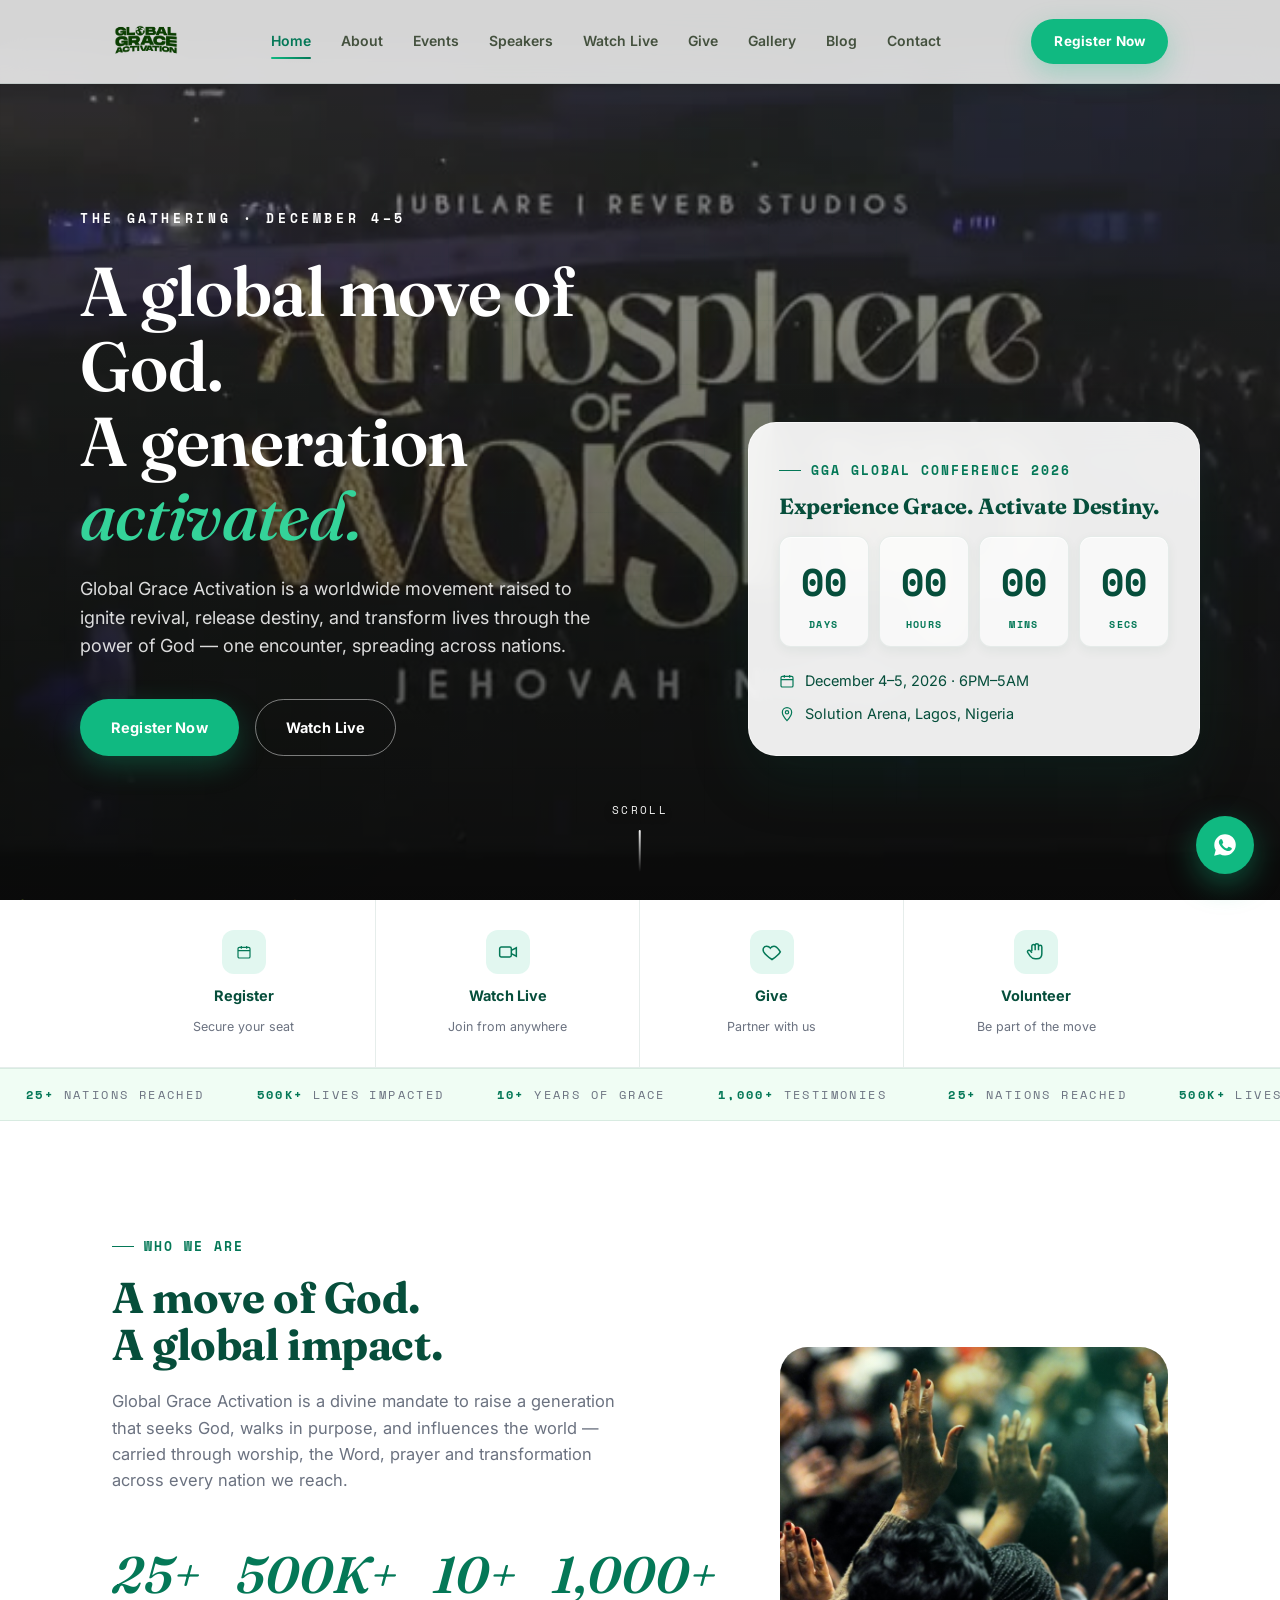
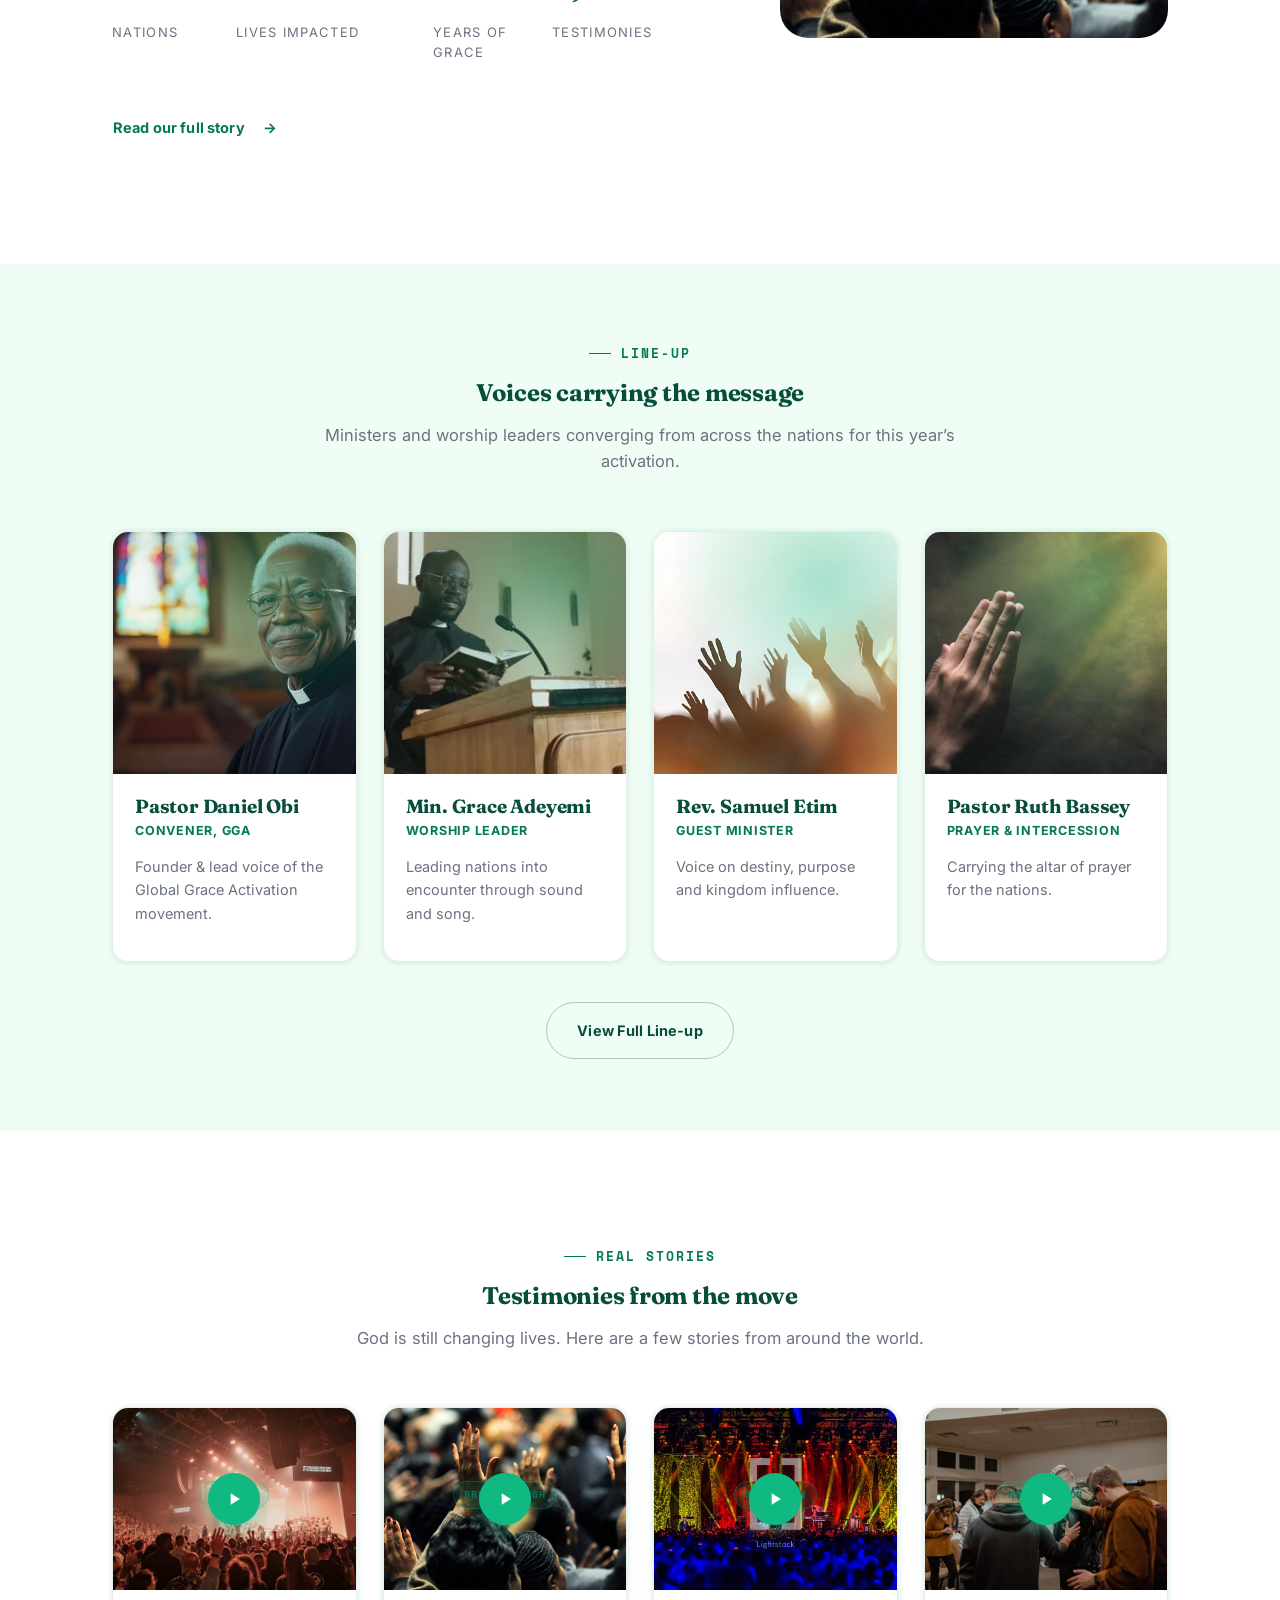
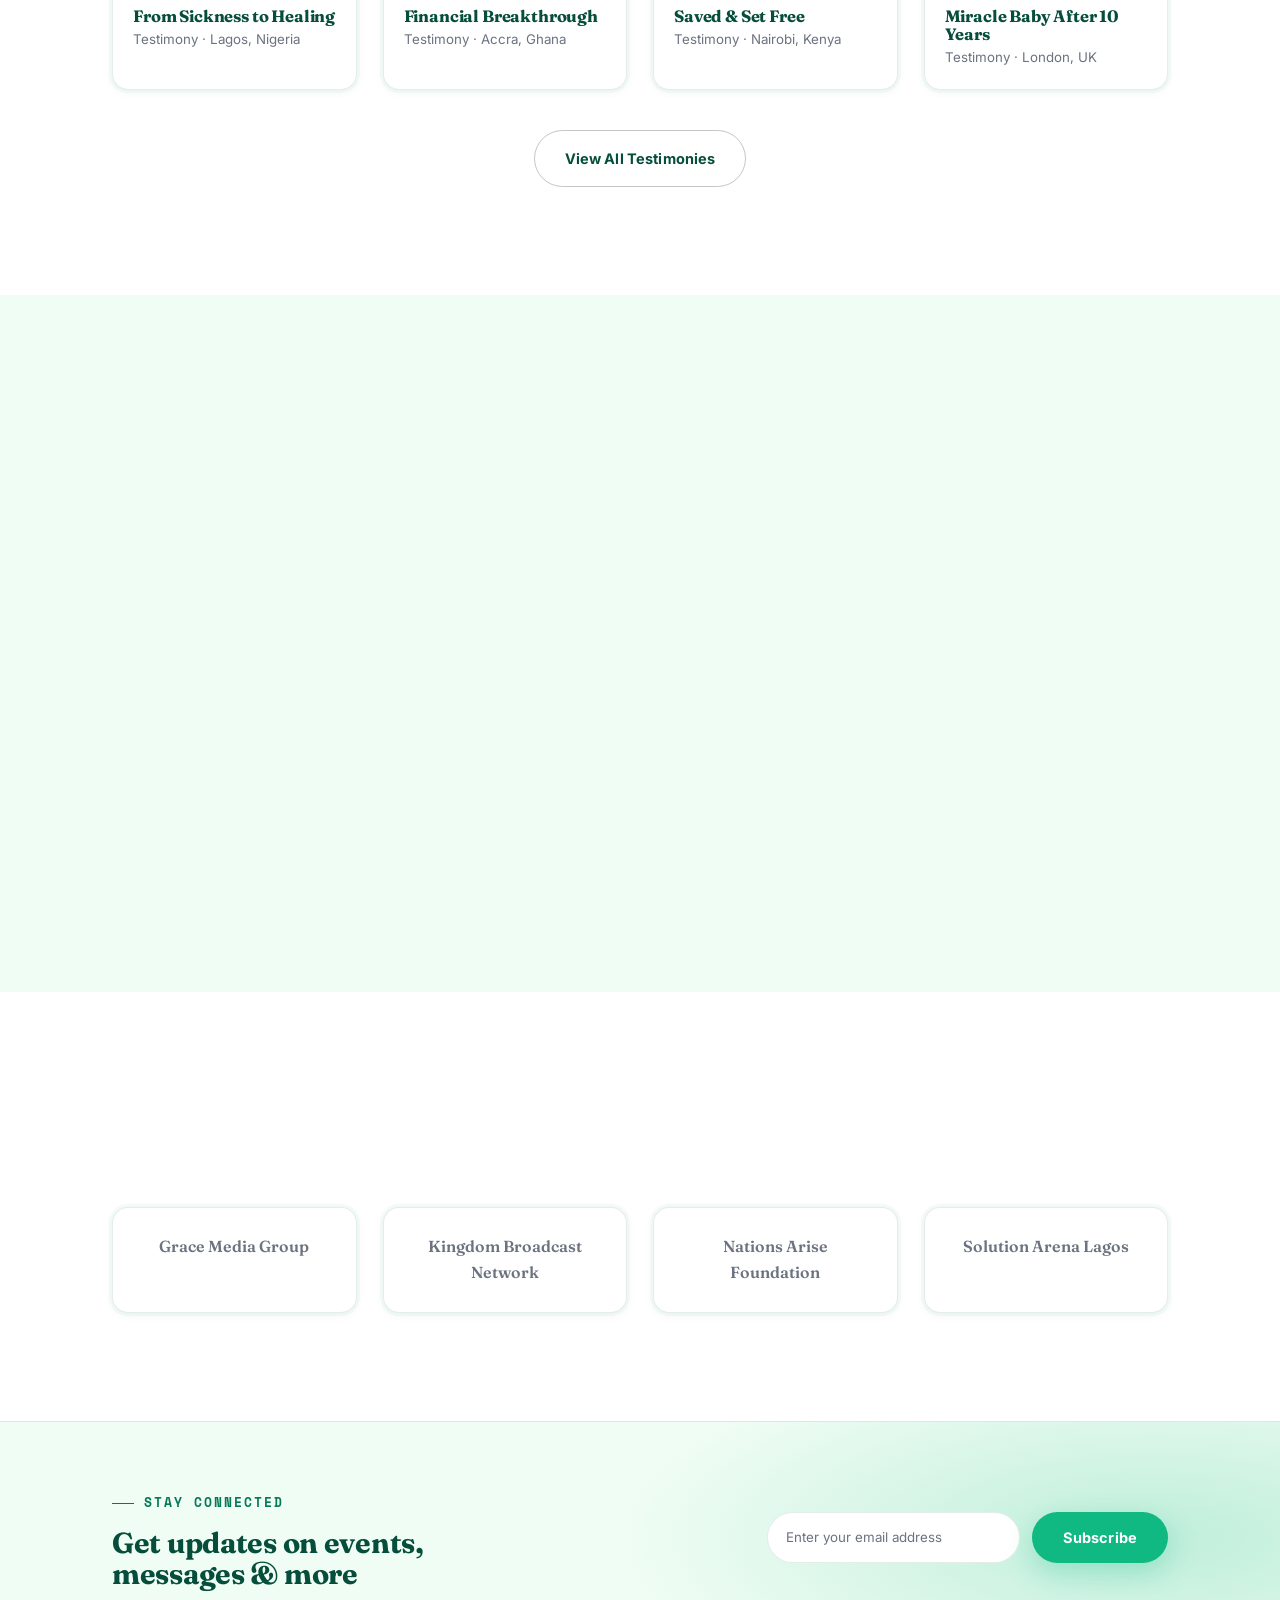
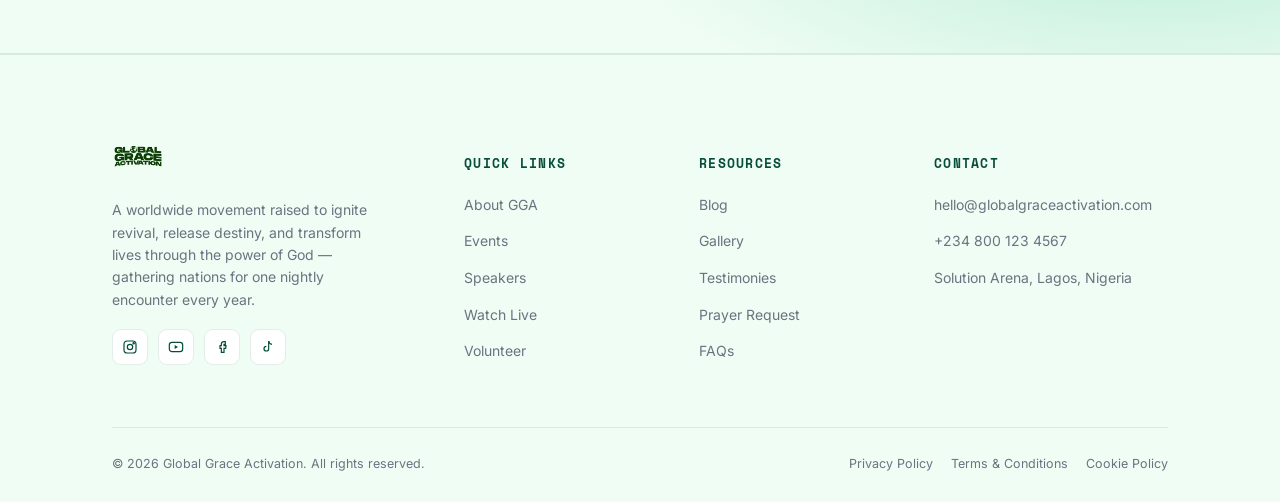
==== commit 2cf45d77: "Add files via upload" ====
--- a/index.html
+++ b/index.html
@@ -25,6 +25,7 @@
       <a href="about.html">About</a>
       <a href="events.html">Events</a>
       <a href="speakers.html">Speakers</a>
+      <a href="events.html" class="btn btn-primary btn-block nav-mobile-cta js-register-btn">Register Now</a>
       <a href="watch-live.html">Watch Live</a>
       <a href="give.html">Give</a>
       <a href="gallery.html">Gallery</a>
--- a/styles.css
+++ b/styles.css
@@ -141,6 +141,16 @@
   color:var(--ink);
 }
 .btn-outline:hover{ border-color:var(--ink); background:rgba(6,78,59,.06); transform:translateY(-2px); }
+/* Hero: white outline button so it shows on dark background */
+.hero .btn-outline{
+  color: #ffffff;
+  border-color: rgba(255,255,255,.45);
+}
+.hero .btn-outline:hover{
+  border-color: #ffffff;
+  background: rgba(255,255,255,.12);
+}
+
 .btn-outline-dark{
   background:transparent;
   border-color: rgba(18,32,26,.25);
@@ -238,6 +248,7 @@
 .nav-links a:hover::after{ left:14px; right:14px; }
 .nav-links a.active{ color:var(--flame-dim); }
 .nav-links a.active::after{ left:14px; right:14px; }
+.nav-links a.nav-mobile-cta{ display:none; }
 
 .nav-actions{
   display:flex; align-items:center; gap:10px;
@@ -256,6 +267,8 @@
   flex-direction:column; gap:5px;
 }
 .nav-burger span{ width:18px;height:2px;background:var(--ink);border-radius:2px; transition:.3s; }
+.nav-burger.is-open{ background:var(--ink-2); border-color:var(--flame); }
+.nav-burger.is-open span{ background:var(--flame-dim); }
 .nav-burger.is-open span:nth-child(1){ transform:translateY(7px) rotate(45deg); }
 .nav-burger.is-open span:nth-child(2){ opacity:0; }
 .nav-burger.is-open span:nth-child(3){ transform:translateY(-7px) rotate(-45deg); }
@@ -287,6 +300,40 @@
   .nav-links.is-open{ opacity:1; visibility:visible; transform:translateY(0); }
   .nav-links a{ padding:14px 8px; border-bottom:1px solid var(--line); border-radius:0; }
   .nav-burger{ display:flex; }
+
+  .nav-links a.nav-mobile-cta{
+    display:flex;
+    border-bottom:none;
+    border-radius:999px;
+    margin:16px 0 18px;
+    padding:16px 20px;
+    font-size:14.5px;
+    box-shadow:0 10px 26px rgba(16,185,129,.32);
+  }
+  .nav-links a.nav-mobile-cta:hover{ color:#fff; }
+
+  .nav-links a{
+    opacity:0;
+    transform:translateY(-8px);
+    transition: color .35s ease, background .35s ease, opacity .4s var(--ease), transform .4s var(--ease);
+  }
+  .nav-links.is-open a{ opacity:1; transform:translateY(0); }
+  .nav-links.is-open a:nth-child(1){ transition-delay:.04s; }
+  .nav-links.is-open a:nth-child(2){ transition-delay:.08s; }
+  .nav-links.is-open a:nth-child(3){ transition-delay:.12s; }
+  .nav-links.is-open a:nth-child(4){ transition-delay:.16s; }
+  .nav-links.is-open a:nth-child(5){ transition-delay:.2s; }
+  .nav-links.is-open a:nth-child(6){ transition-delay:.24s; }
+  .nav-links.is-open a:nth-child(7){ transition-delay:.28s; }
+  .nav-links.is-open a:nth-child(8){ transition-delay:.32s; }
+  .nav-links.is-open a:nth-child(9){ transition-delay:.36s; }
+  .nav-links.is-open a:nth-child(10){ transition-delay:.4s; }
+}
+
+@media(max-width:940px){
+  .btn:active{ transform:scale(.96); }
+  .ql-item:active{ transform:scale(.97); background:var(--ink-2); }
+  .nav-burger:active{ transform:scale(.92); }
 }
 @media(max-width:560px){
   .nav-actions{ gap:6px; }
@@ -596,11 +643,22 @@
 }
 .testimony-card:hover .thumb .play{ transform:translate(-50%,-50%) scale(1.1); background:var(--flame-dim); border-color:var(--flame-dim); box-shadow:0 8px 20px rgba(4,120,87,.45); }
 .testimony-card .cat{
-  position:absolute; top:12px; left:12px; background:rgba(27,43,19,.82); color:var(--flame);
-  font-family:'Space Mono',monospace; font-size:10px; letter-spacing:.08em; text-transform:uppercase;
-  padding:5px 10px; border-radius:999px; border:1px solid rgba(255,255,255,.15);
-}
-.testimony-card .body{ padding:18px 20px; }
+  display:inline-flex;
+  align-items:center;
+  gap:6px;
+  background:rgba(16,185,129,.10);
+  color:var(--flame-dim);
+  font-family:'Space Mono',monospace;
+  font-size:10px;
+  letter-spacing:.08em;
+  text-transform:uppercase;
+  padding:5px 10px;
+  border-radius:999px;
+  border:1px solid rgba(16,185,129,.25);
+  margin-bottom:8px;
+  font-weight:700;
+}
+.testimony-card .body{ padding:18px 20px 20px; }
 .testimony-card h4{ font-size:16.5px; }
 .testimony-card small{ color:var(--mist); }
 
@@ -1033,6 +1091,8 @@
   .section-pad-sm{ padding: 48px 0; }
   .two-col{ gap: 36px; }
   .nav-actions .btn-outline{ display: none; }
+  .nav-actions .js-register-btn{ display: none; }
+
   .nav-brand .flame-mark{ width: 52px; height: 52px; }
   .page-header{ padding: calc(var(--nav-h) + 64px) 0 64px; }
   .page-header h1{ font-size: clamp(1.9rem, 5.5vw, 2.8rem); }
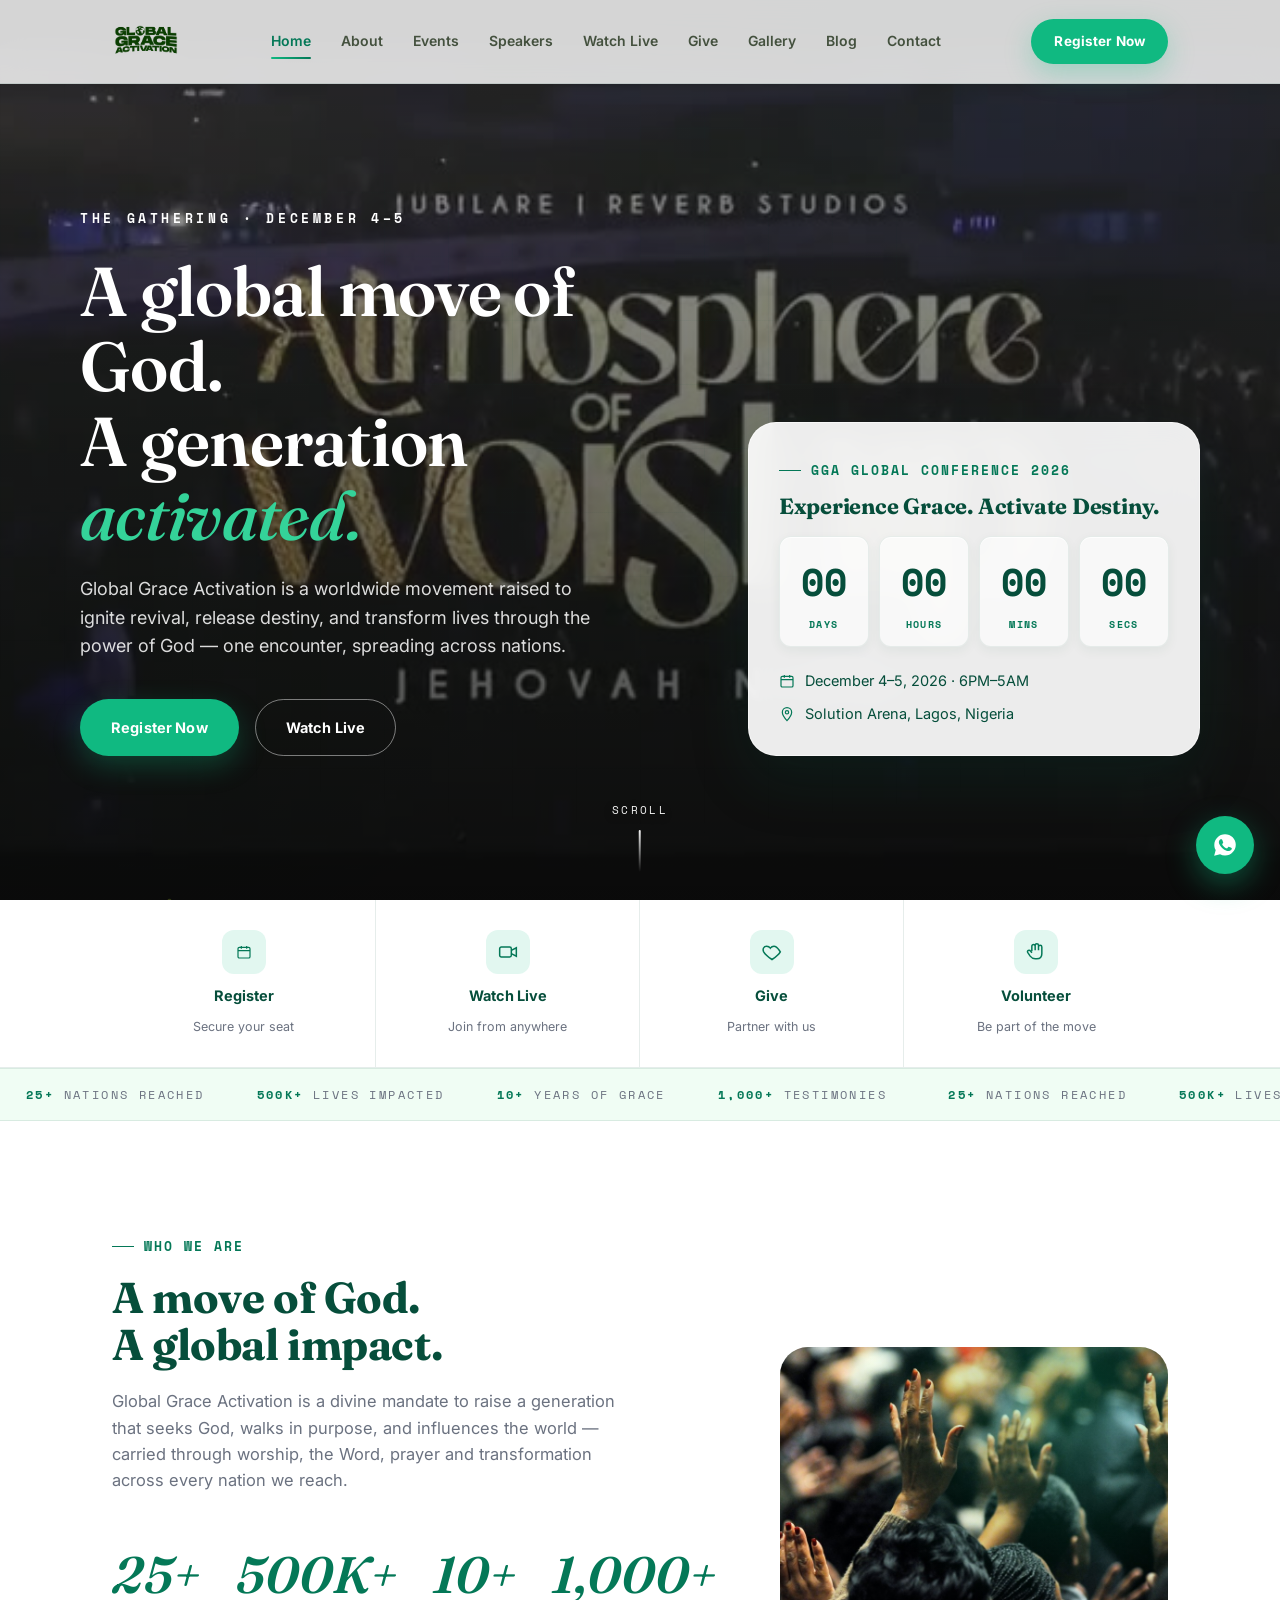
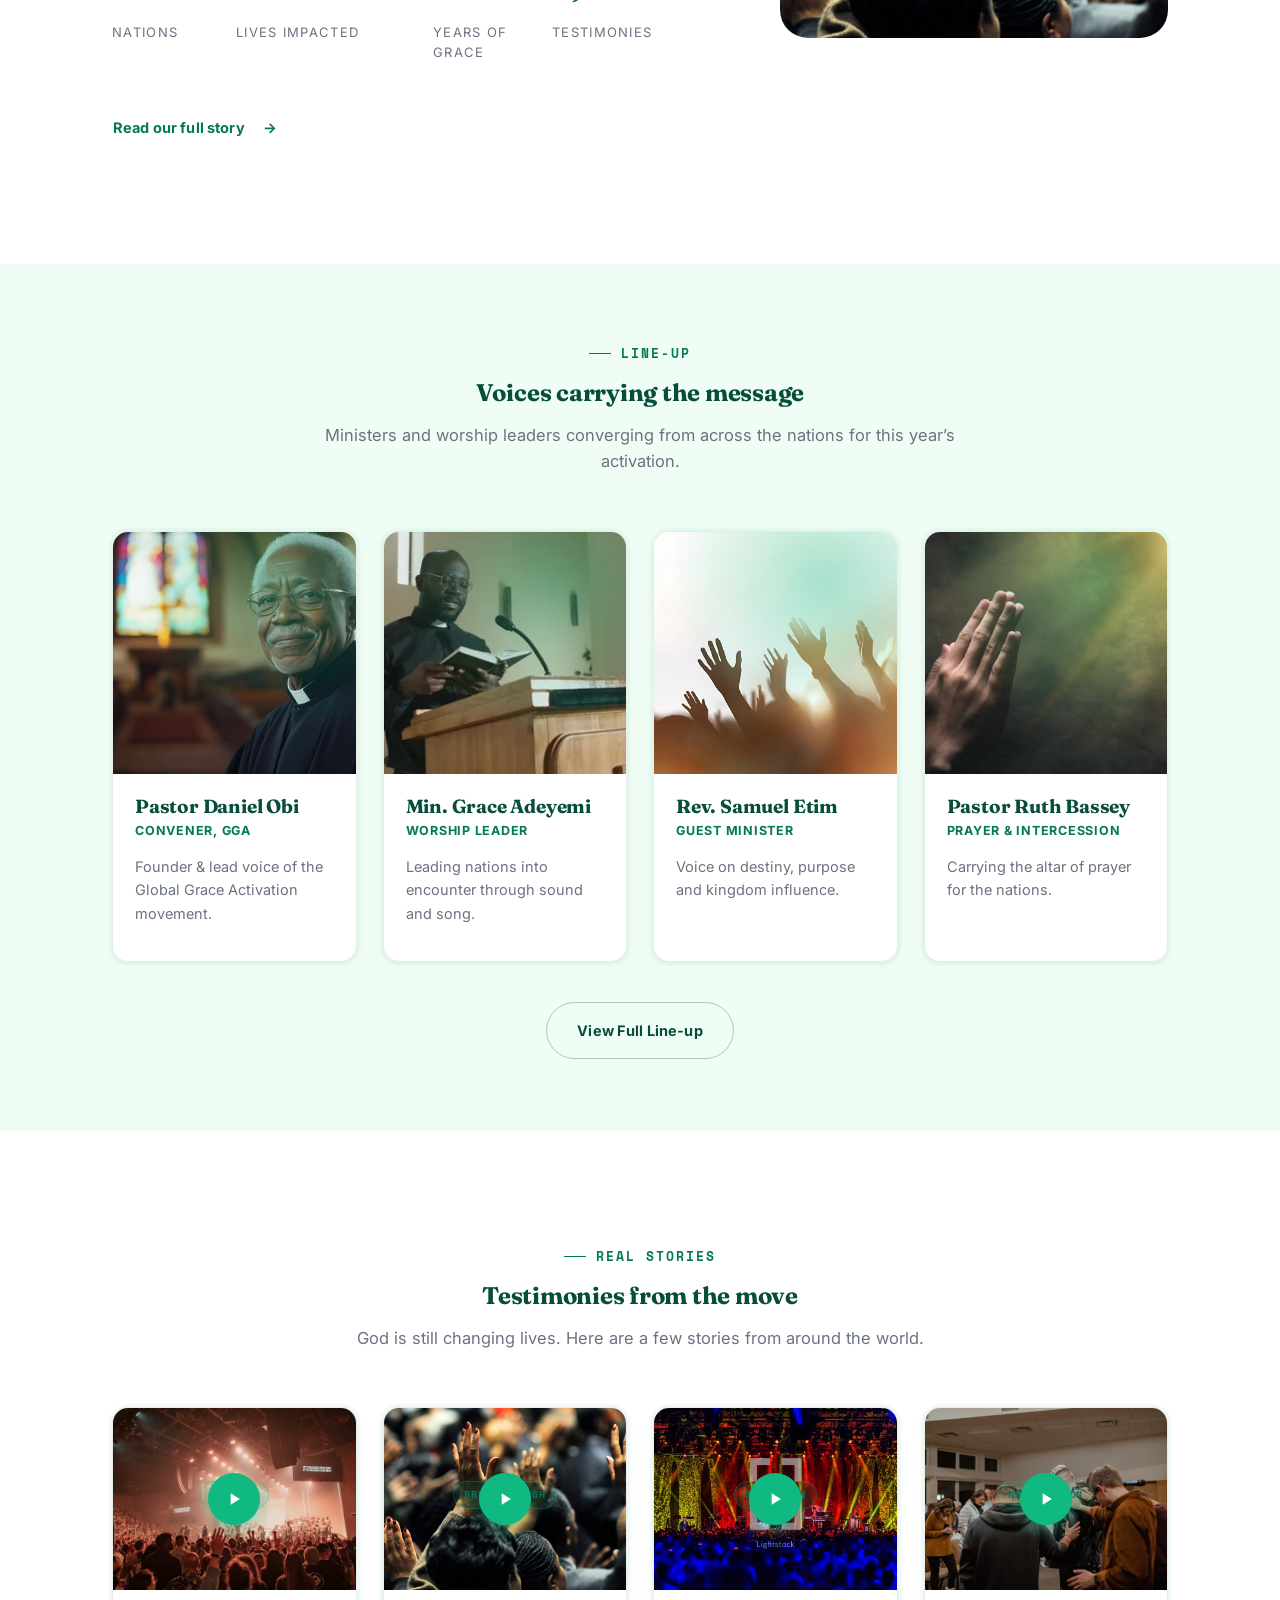
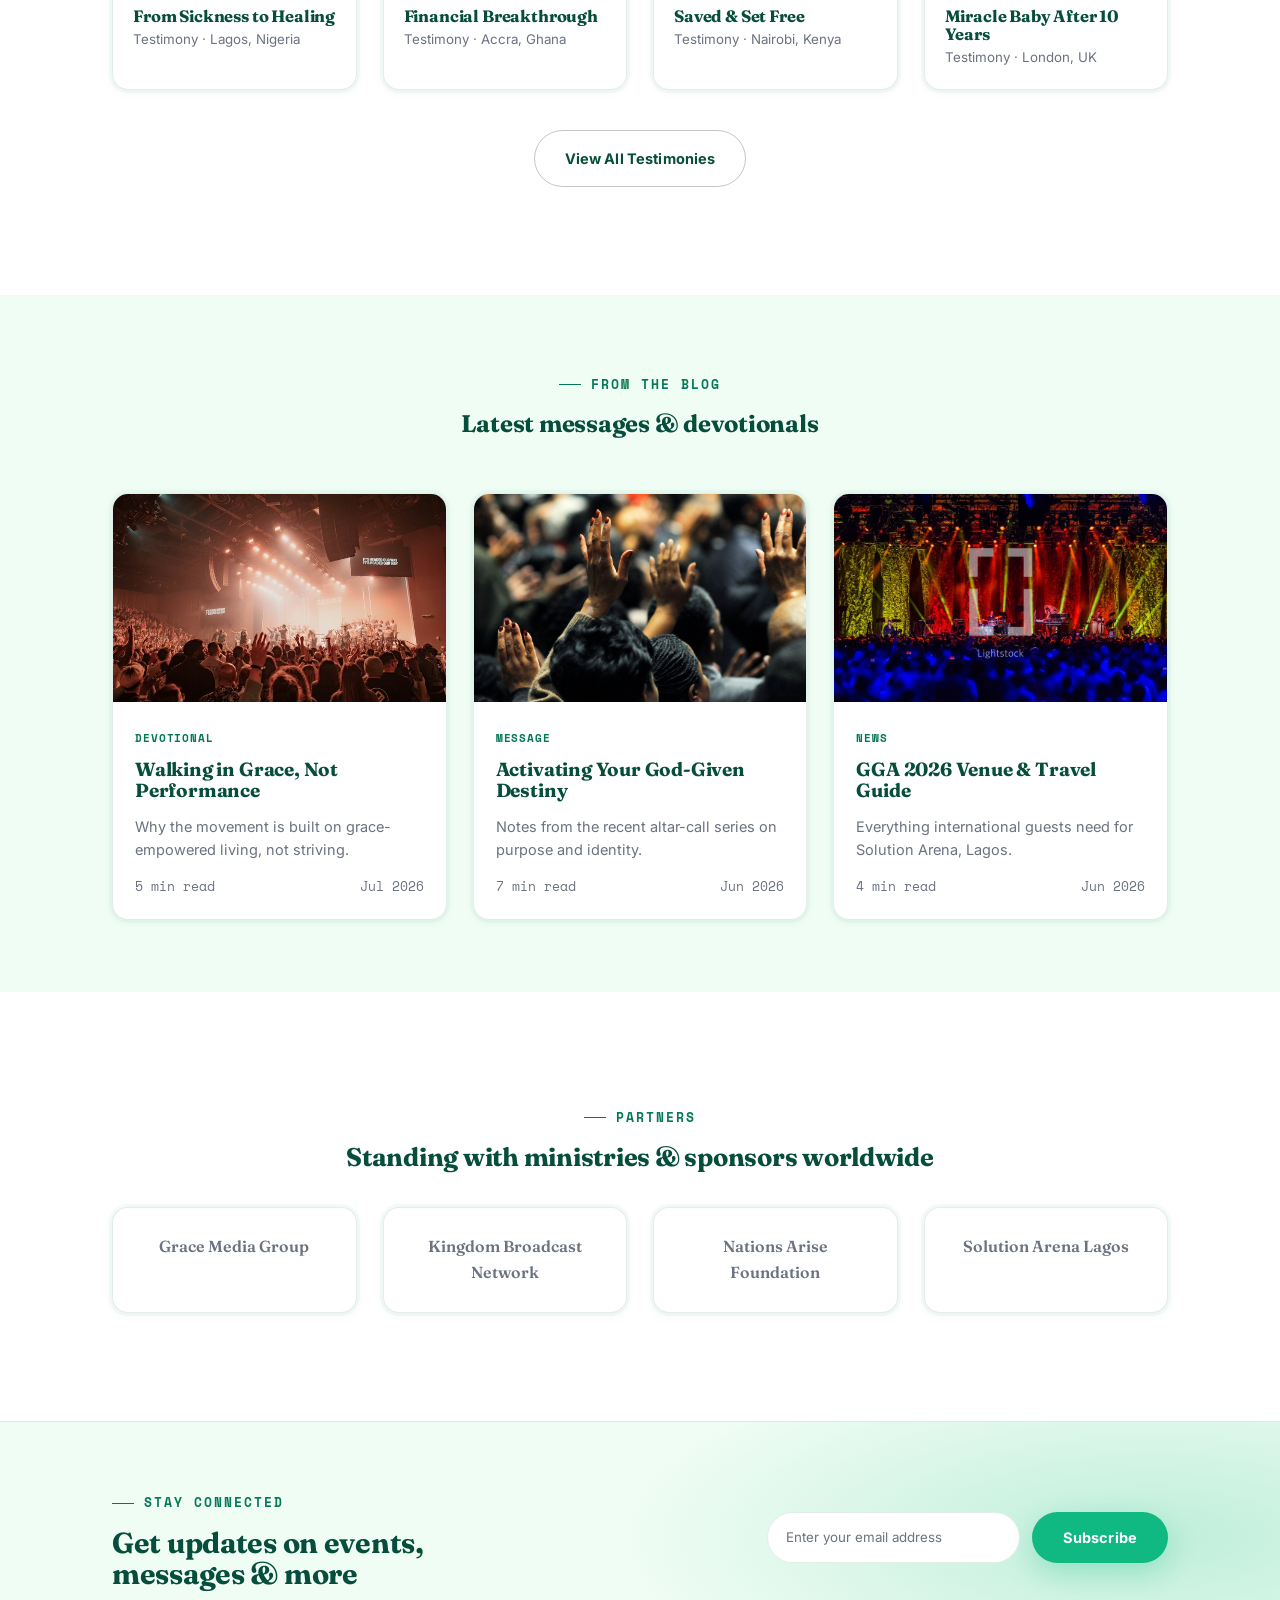
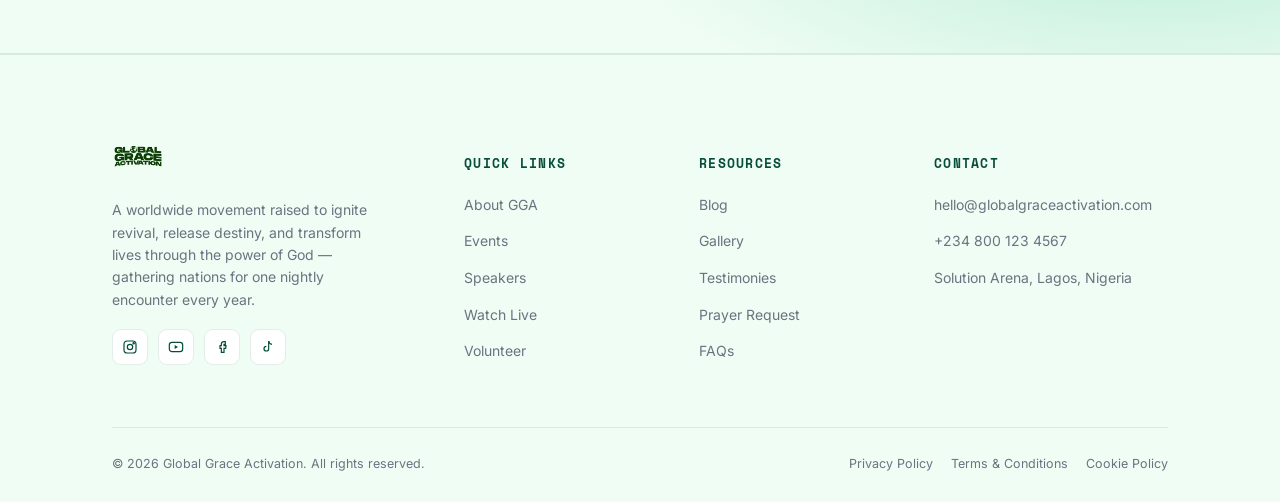
==== commit acf8d662: "Add files via upload" ====
--- a/index.html
+++ b/index.html
@@ -25,12 +25,12 @@
       <a href="about.html">About</a>
       <a href="events.html">Events</a>
       <a href="speakers.html">Speakers</a>
-      <a href="events.html" class="btn btn-primary btn-block nav-mobile-cta js-register-btn">Register Now</a>
       <a href="watch-live.html">Watch Live</a>
       <a href="give.html">Give</a>
       <a href="gallery.html">Gallery</a>
       <a href="blog.html">Blog</a>
       <a href="contact.html">Contact</a>
+      <a href="events.html" class="btn btn-primary btn-block nav-mobile-cta js-register-btn">Register Now</a>
     </div>
     <div class="nav-actions">
       <a href="watch-live.html" class="btn btn-outline btn-sm">Watch Live</a>
--- a/styles.css
+++ b/styles.css
@@ -1073,6 +1073,8 @@
   .hero p.lede{ font-size: 15.5px; margin-top: 16px; max-width: 100%; }
   .hero-cta-row{ margin-top: 28px; gap: 12px; }
   .hero-cta-row .btn{ flex: 1 1 42%; min-width: 130px; padding: 14px 18px; font-size: 13.5px; }
+  .hero-cta-row .js-register-btn{ display: none; }
+  .hero-cta-row .btn-outline{ flex: 1 1 100%; }
   .hero-panel{ padding: 22px 18px; margin-top: 8px; }
   .hero-panel h3{ font-size: 17px; margin-bottom: 14px; }
   .countdown{ gap: 8px; margin-bottom: 16px; }
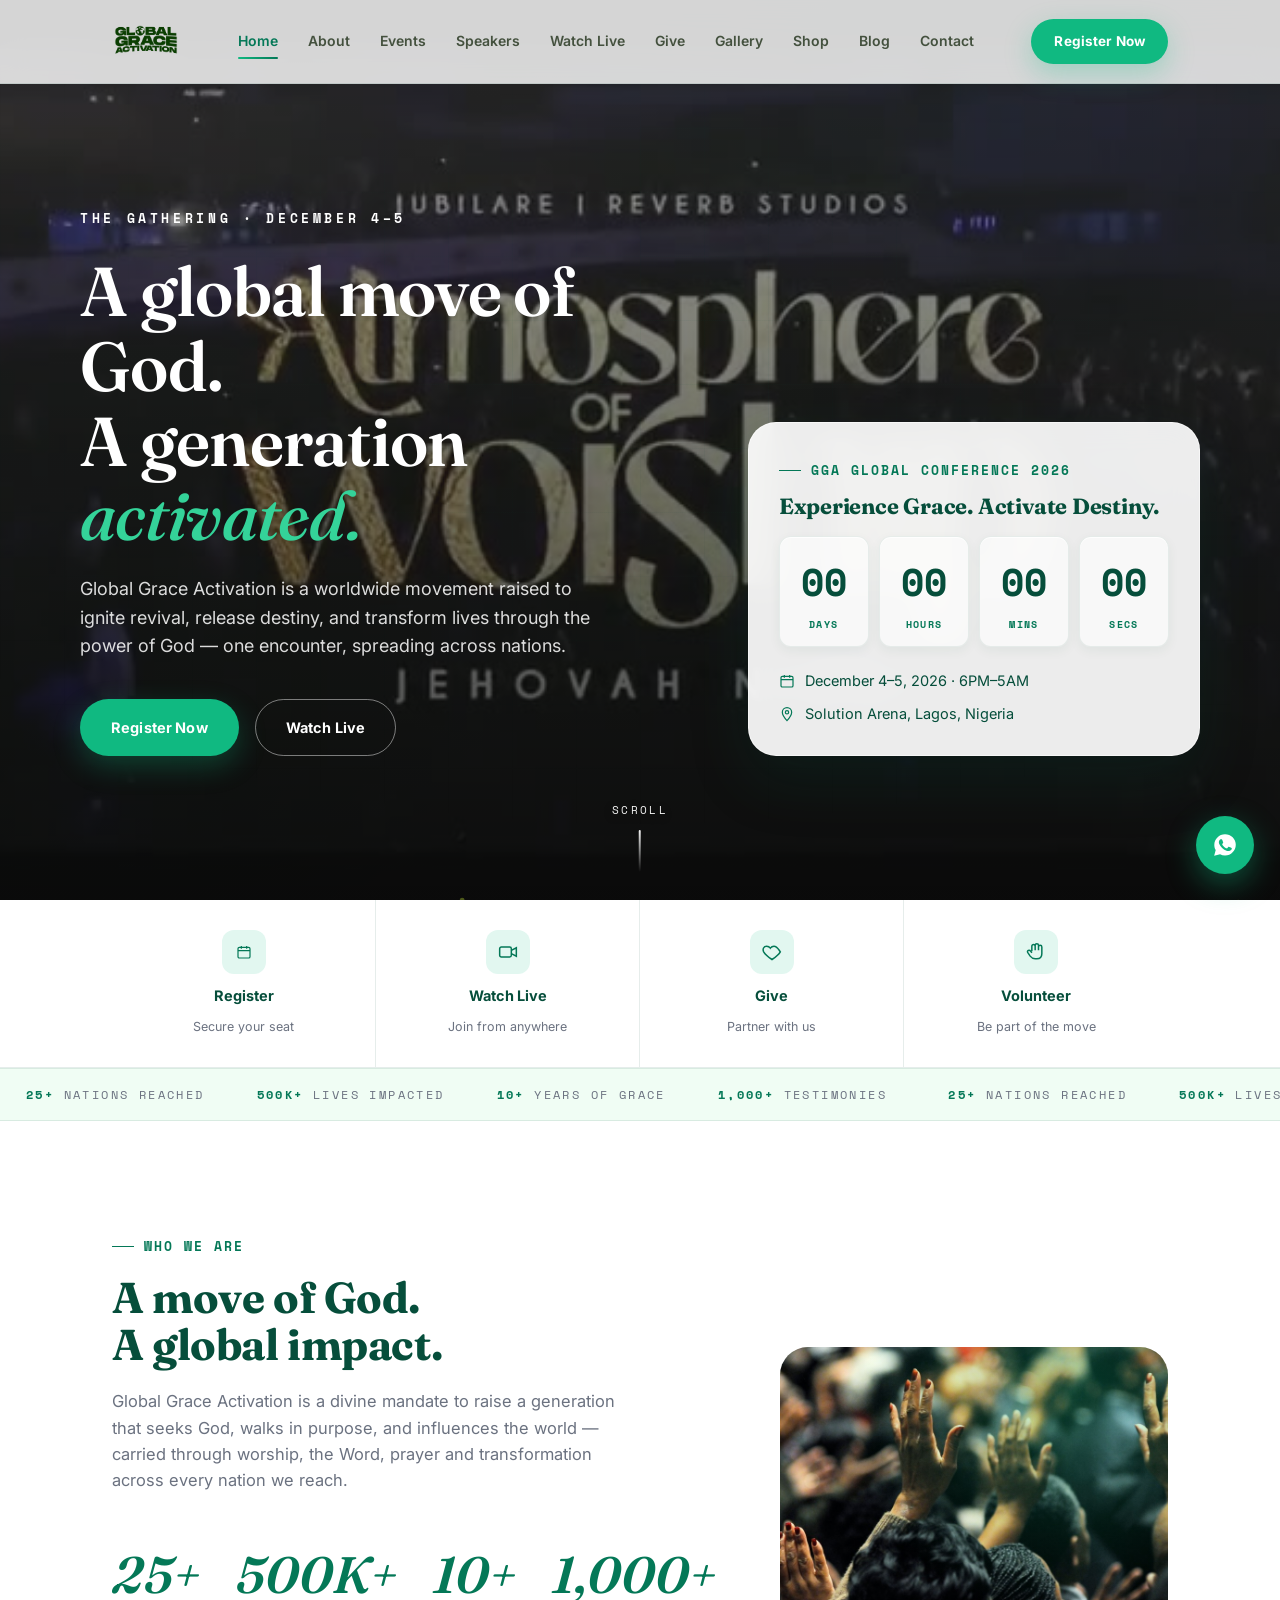
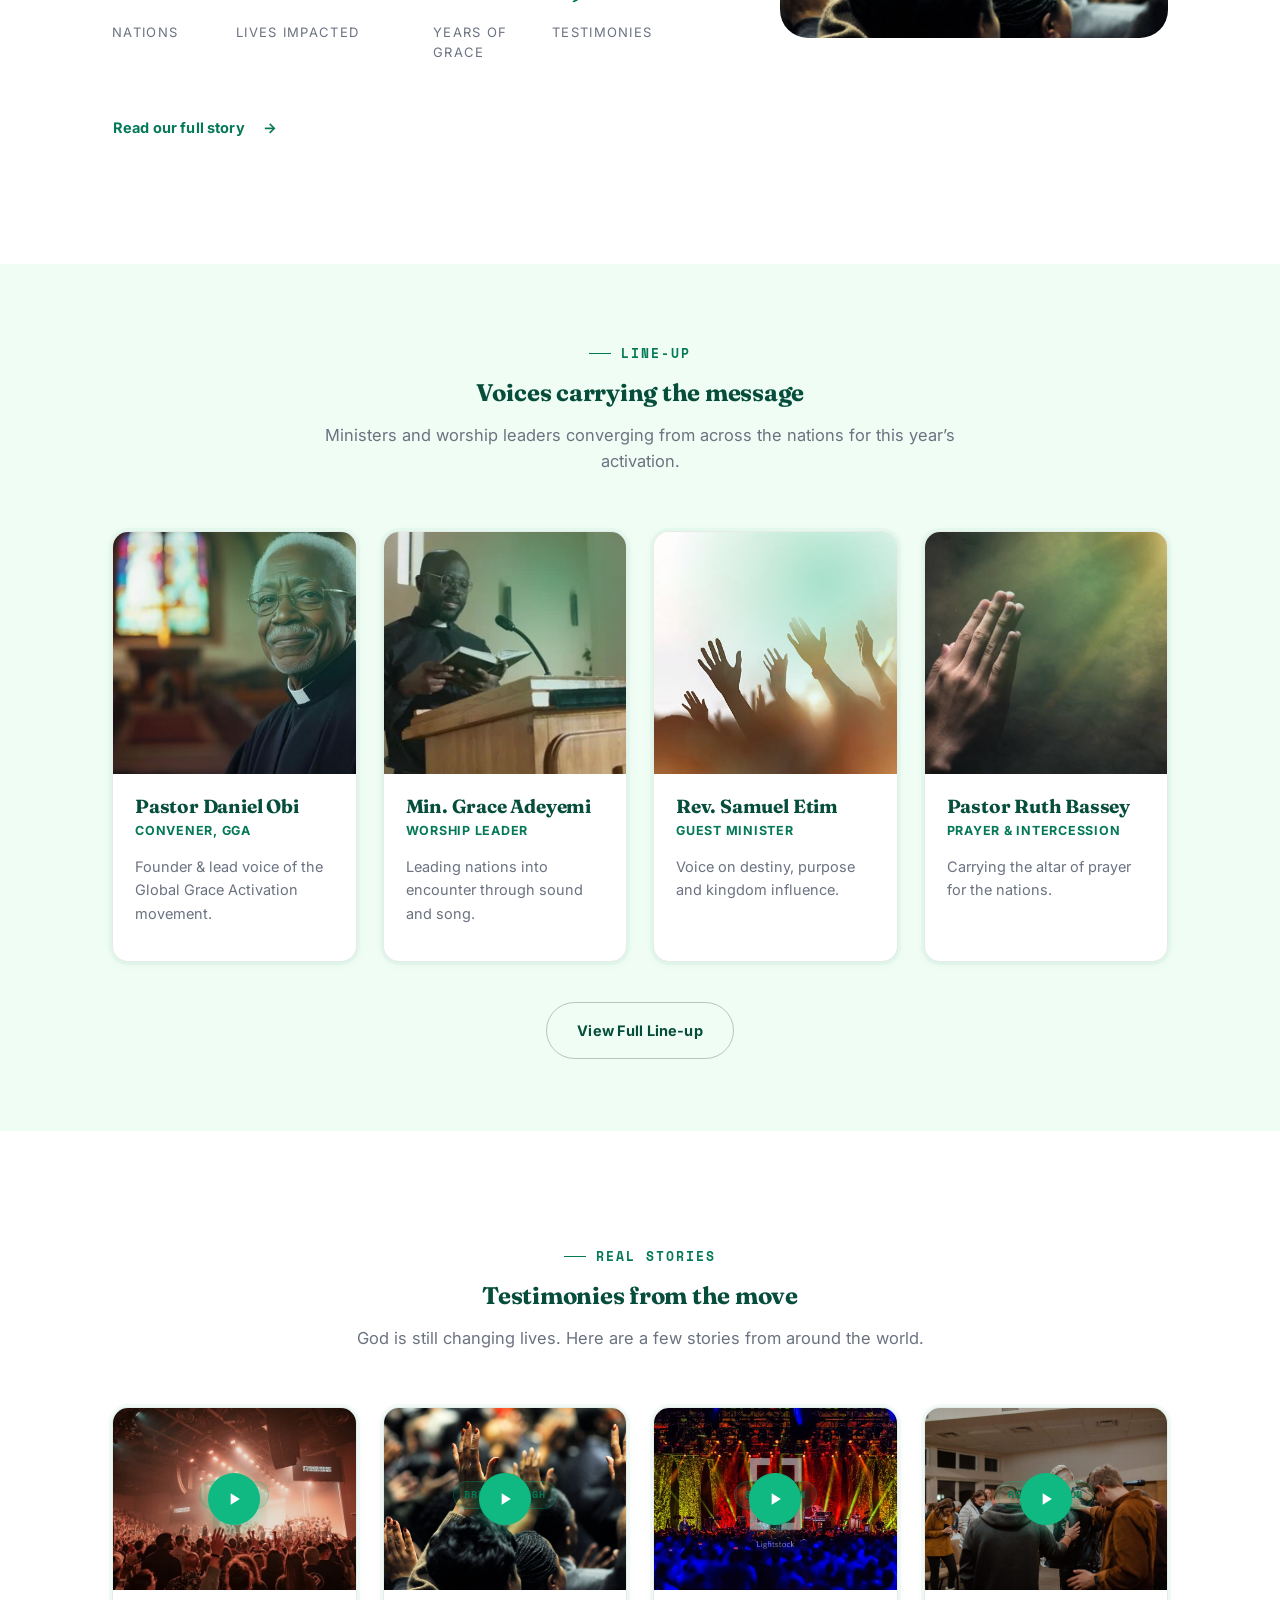
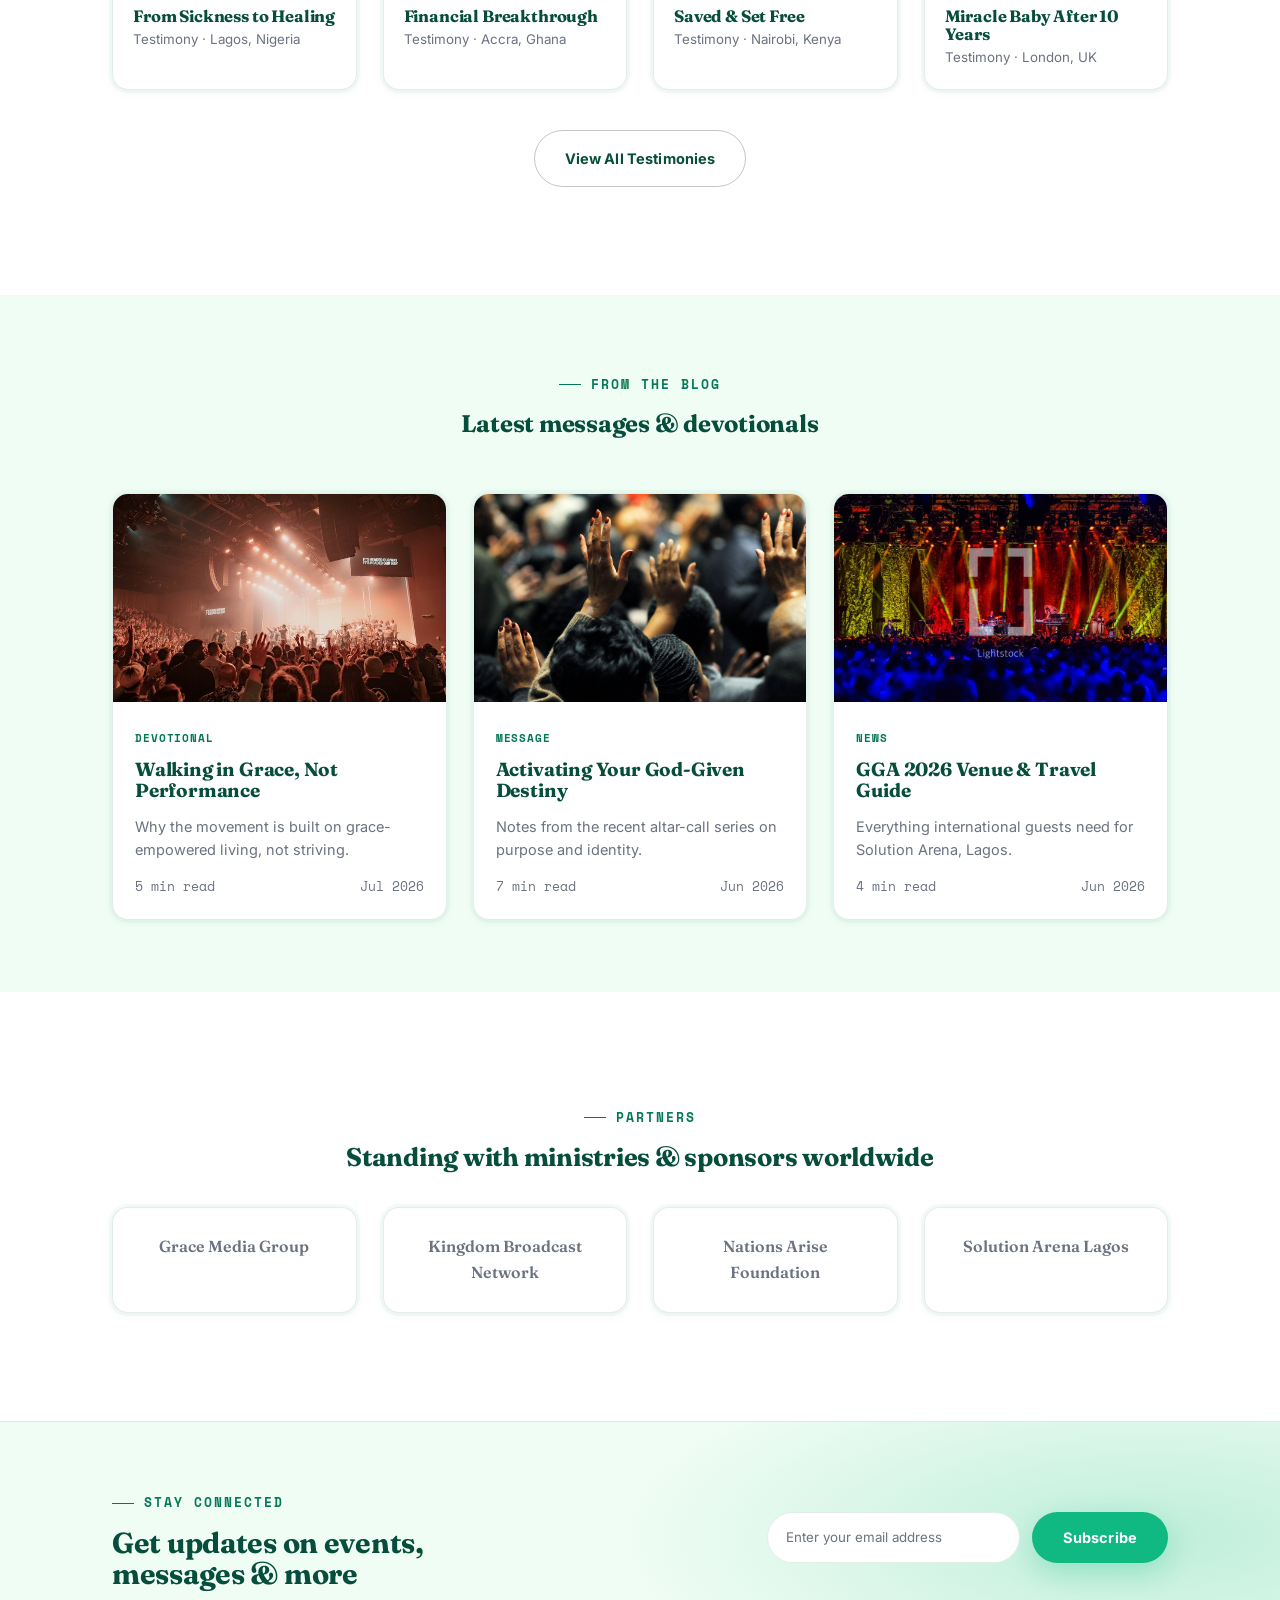
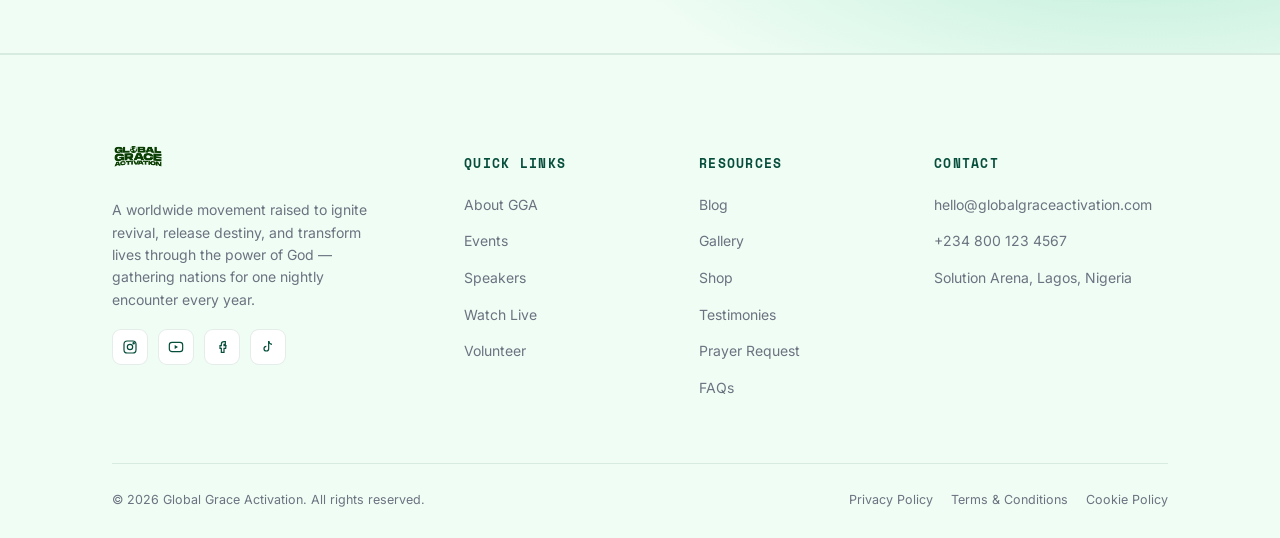
==== commit f6f60aa8: "Add files via upload" ====
--- a/index.html
+++ b/index.html
@@ -28,6 +28,7 @@
       <a href="watch-live.html">Watch Live</a>
       <a href="give.html">Give</a>
       <a href="gallery.html">Gallery</a>
+      <a href="shop.html">Shop</a>
       <a href="blog.html">Blog</a>
       <a href="contact.html">Contact</a>
       <a href="events.html" class="btn btn-primary btn-block nav-mobile-cta js-register-btn">Register Now</a>
@@ -256,6 +257,7 @@
         <ul>
           <li><a href="blog.html">Blog</a></li>
           <li><a href="gallery.html">Gallery</a></li>
+          <li><a href="shop.html">Shop</a></li>
           <li><a href="testimonies.html">Testimonies</a></li>
           <li><a href="prayer.html">Prayer Request</a></li>
           <li><a href="faqs.html">FAQs</a></li>
--- a/styles.css
+++ b/styles.css
@@ -1073,8 +1073,6 @@
   .hero p.lede{ font-size: 15.5px; margin-top: 16px; max-width: 100%; }
   .hero-cta-row{ margin-top: 28px; gap: 12px; }
   .hero-cta-row .btn{ flex: 1 1 42%; min-width: 130px; padding: 14px 18px; font-size: 13.5px; }
-  .hero-cta-row .js-register-btn{ display: none; }
-  .hero-cta-row .btn-outline{ flex: 1 1 100%; }
   .hero-panel{ padding: 22px 18px; margin-top: 8px; }
   .hero-panel h3{ font-size: 17px; margin-bottom: 14px; }
   .countdown{ gap: 8px; margin-bottom: 16px; }
